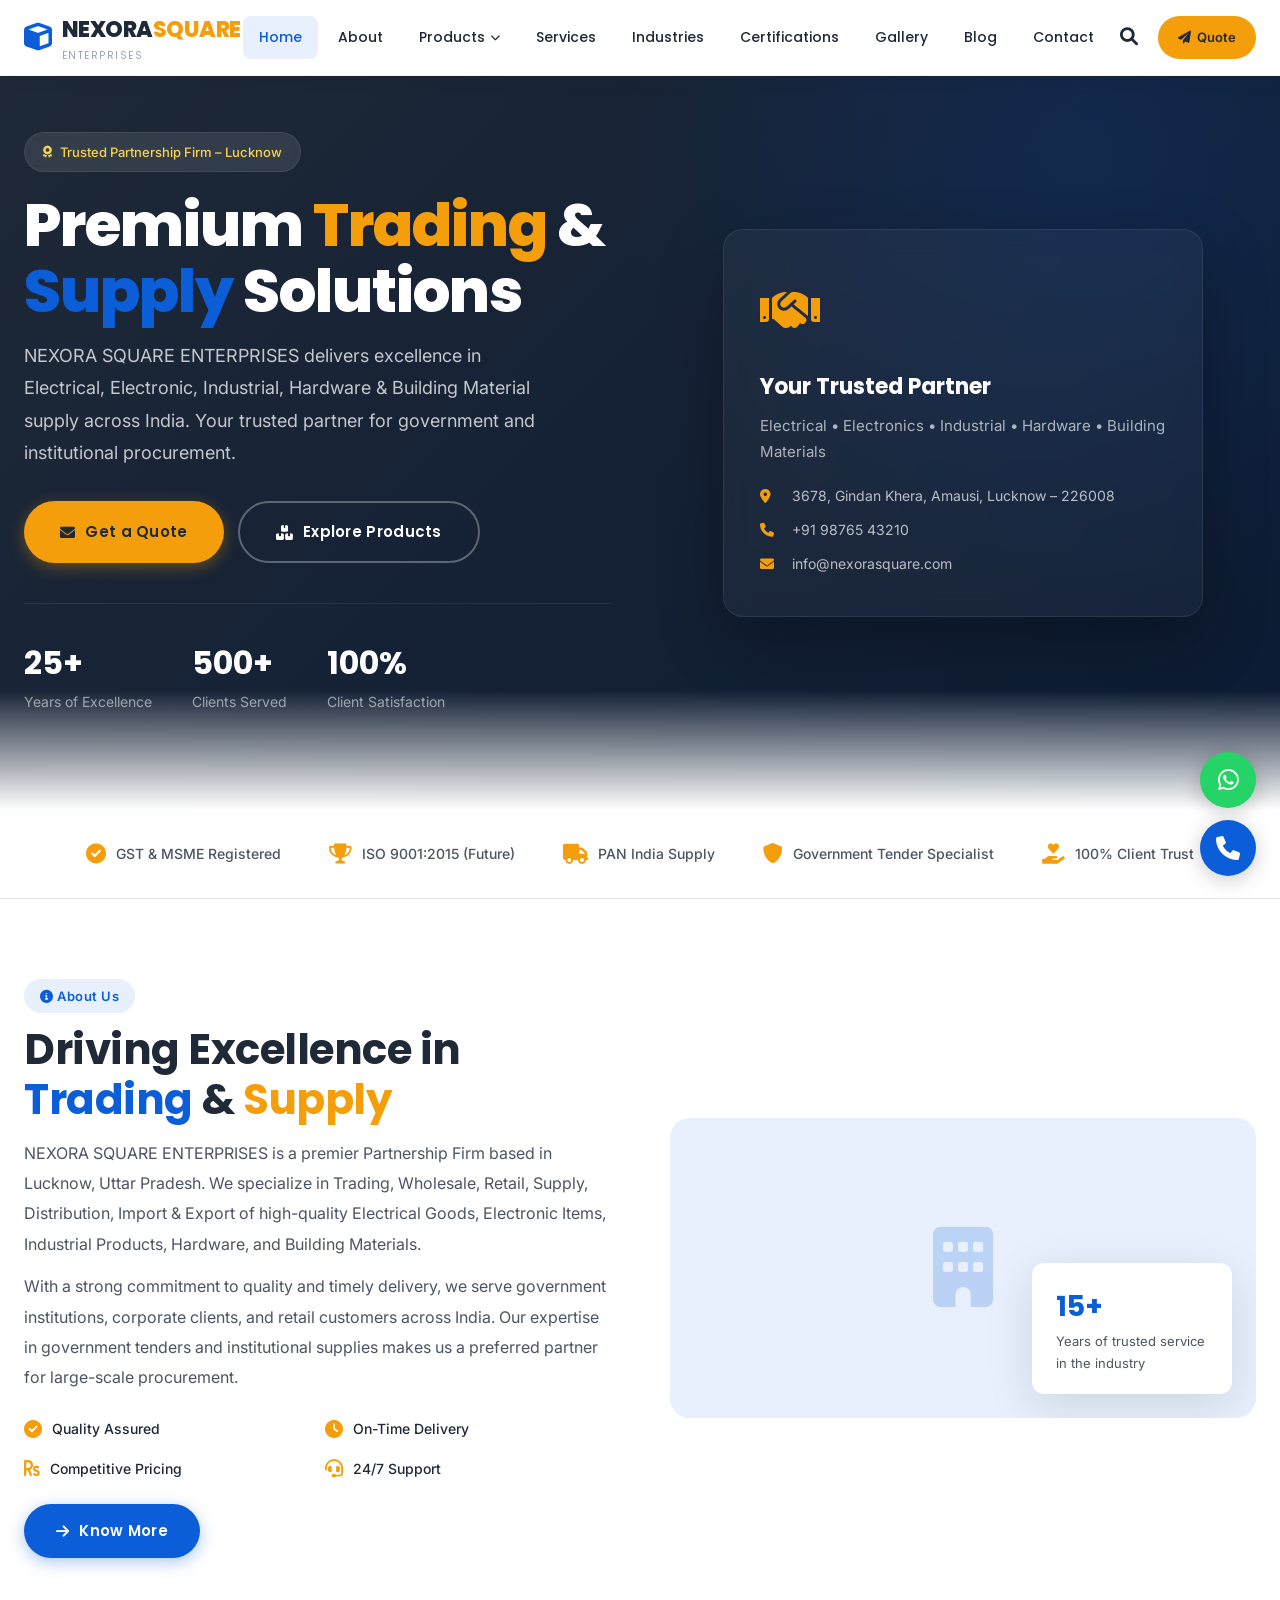
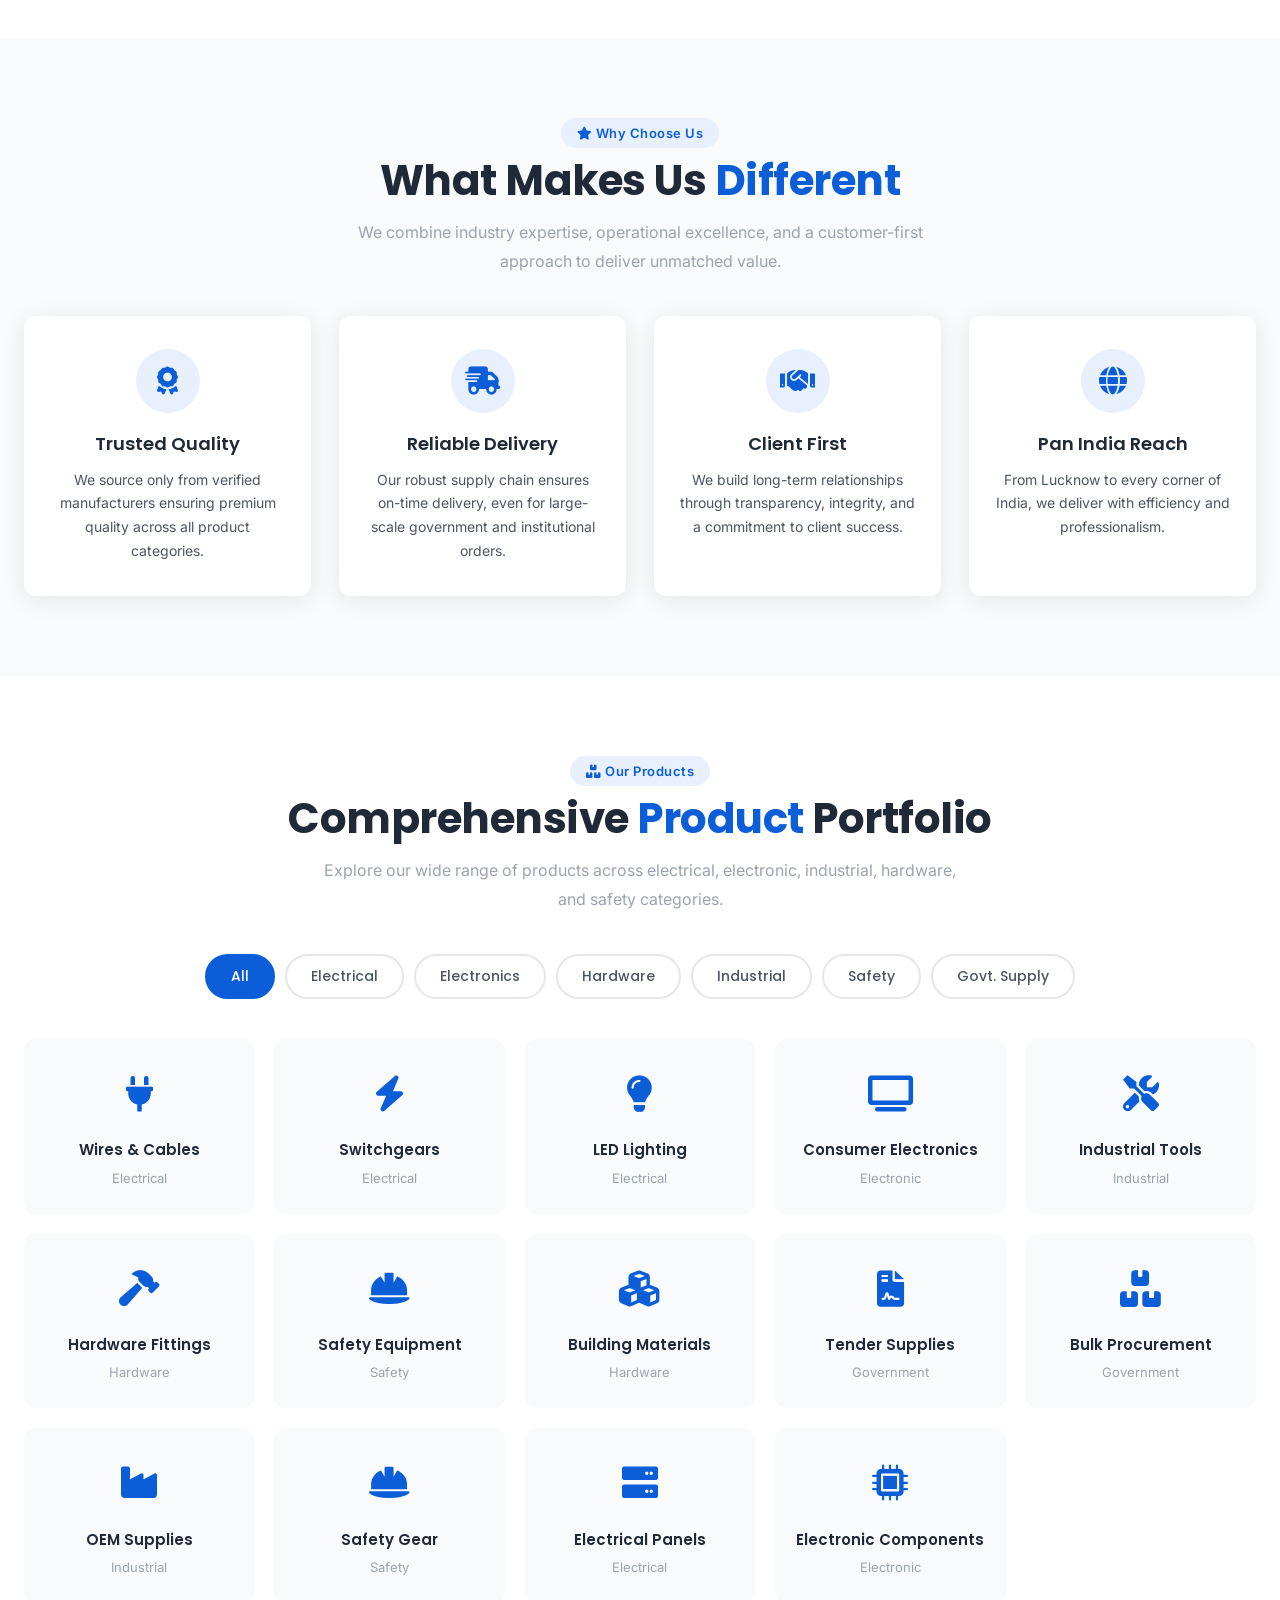
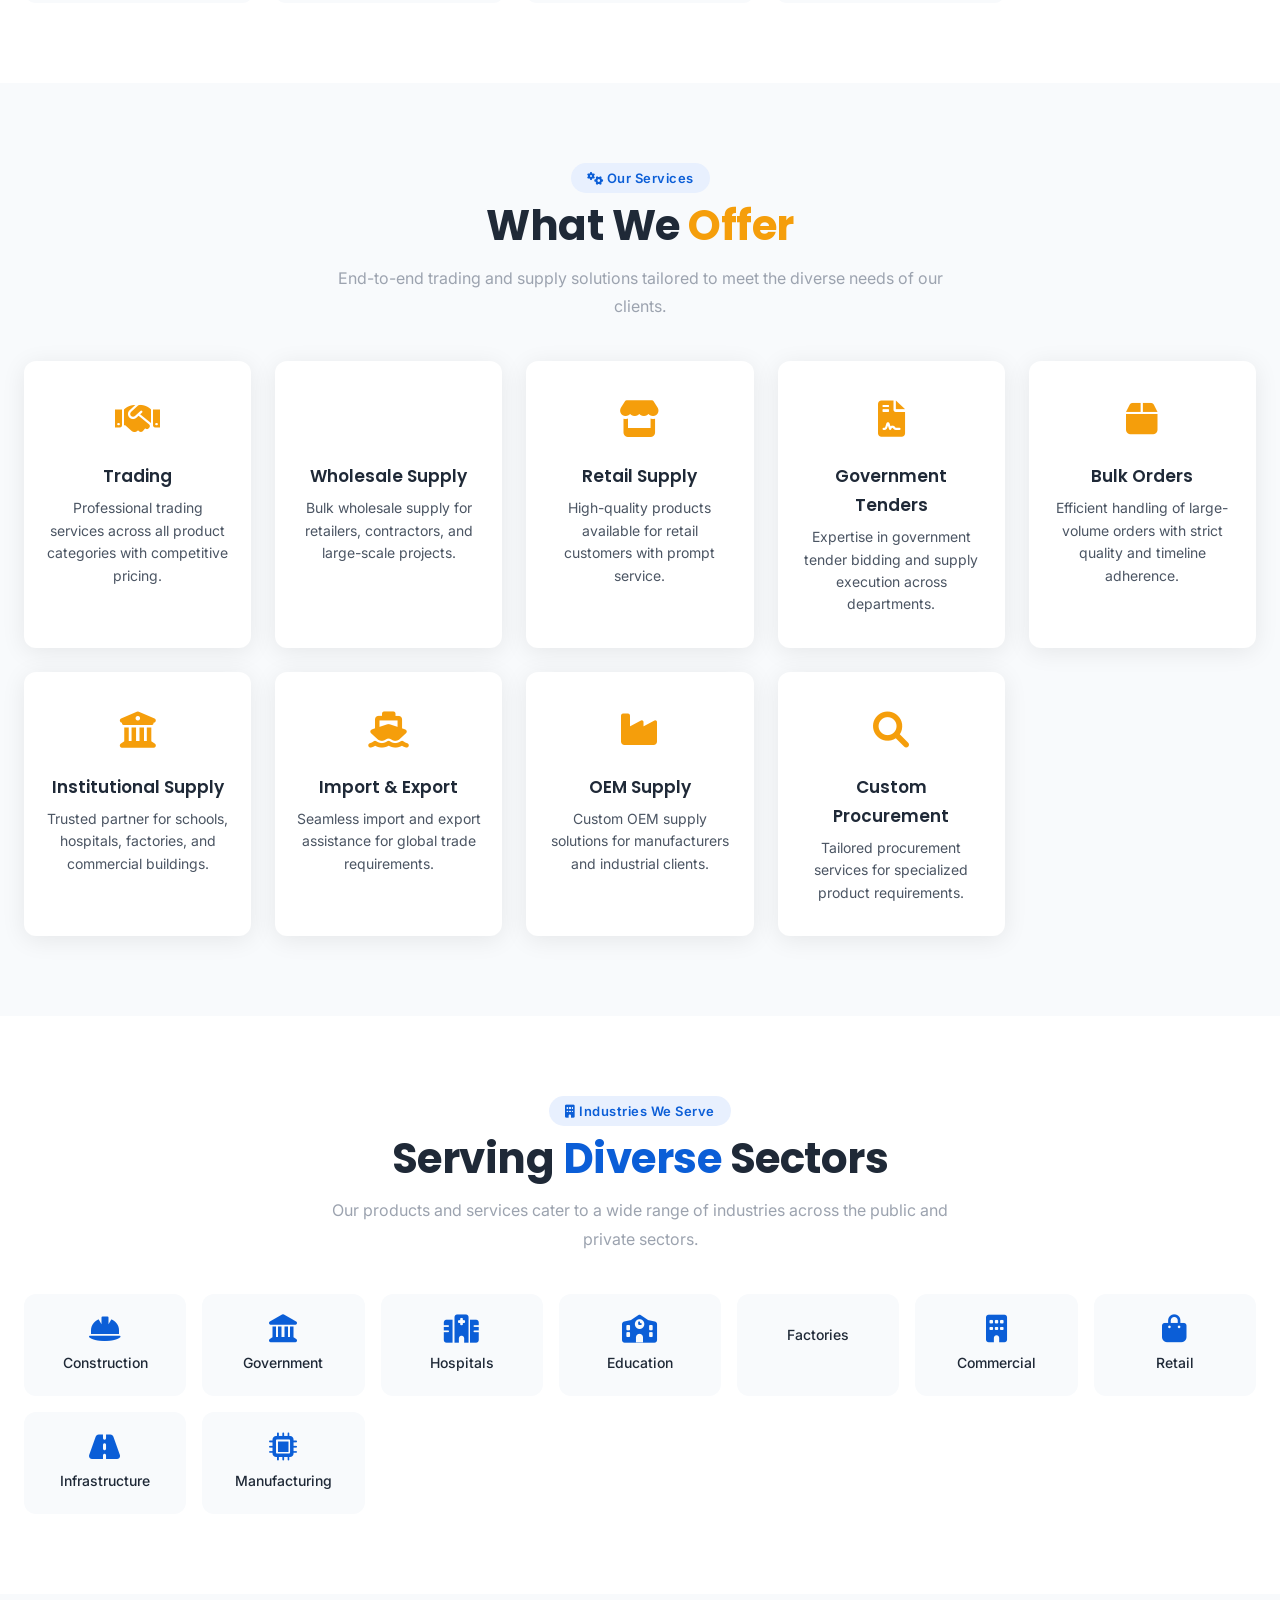
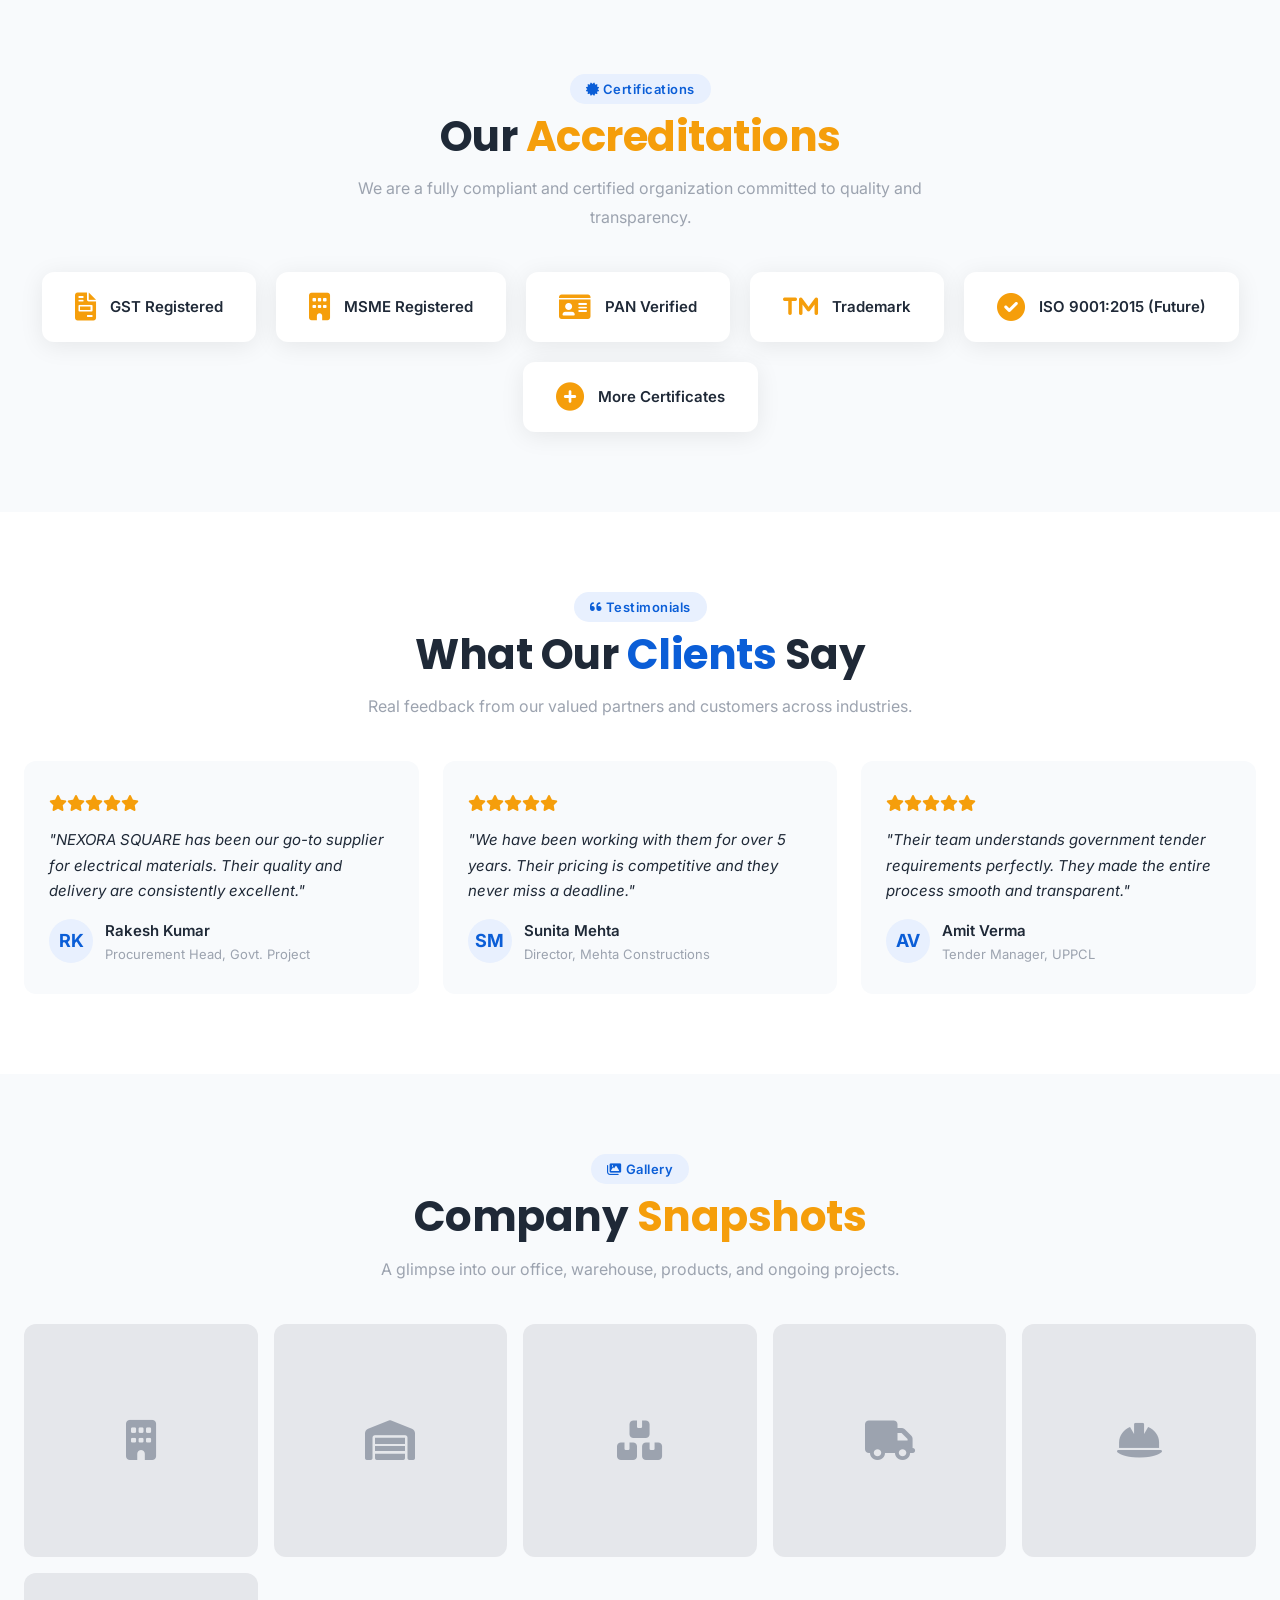
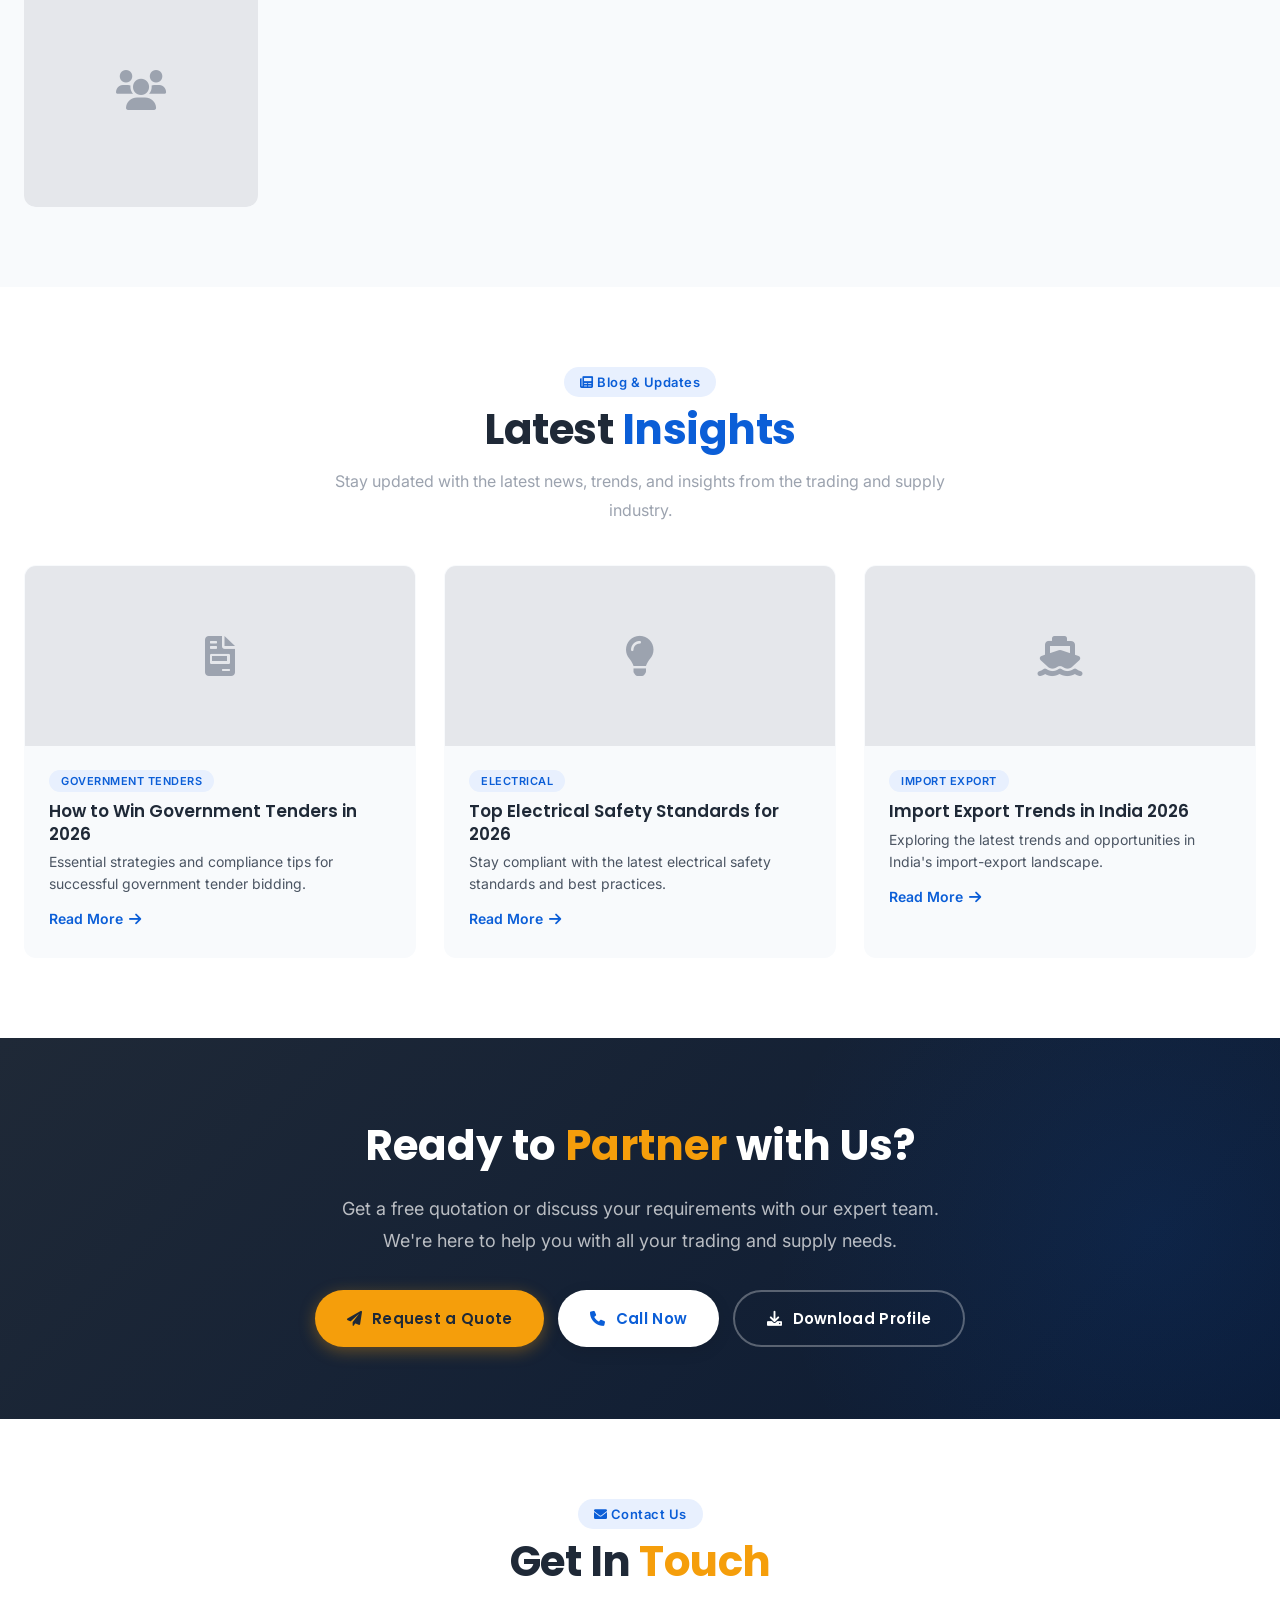
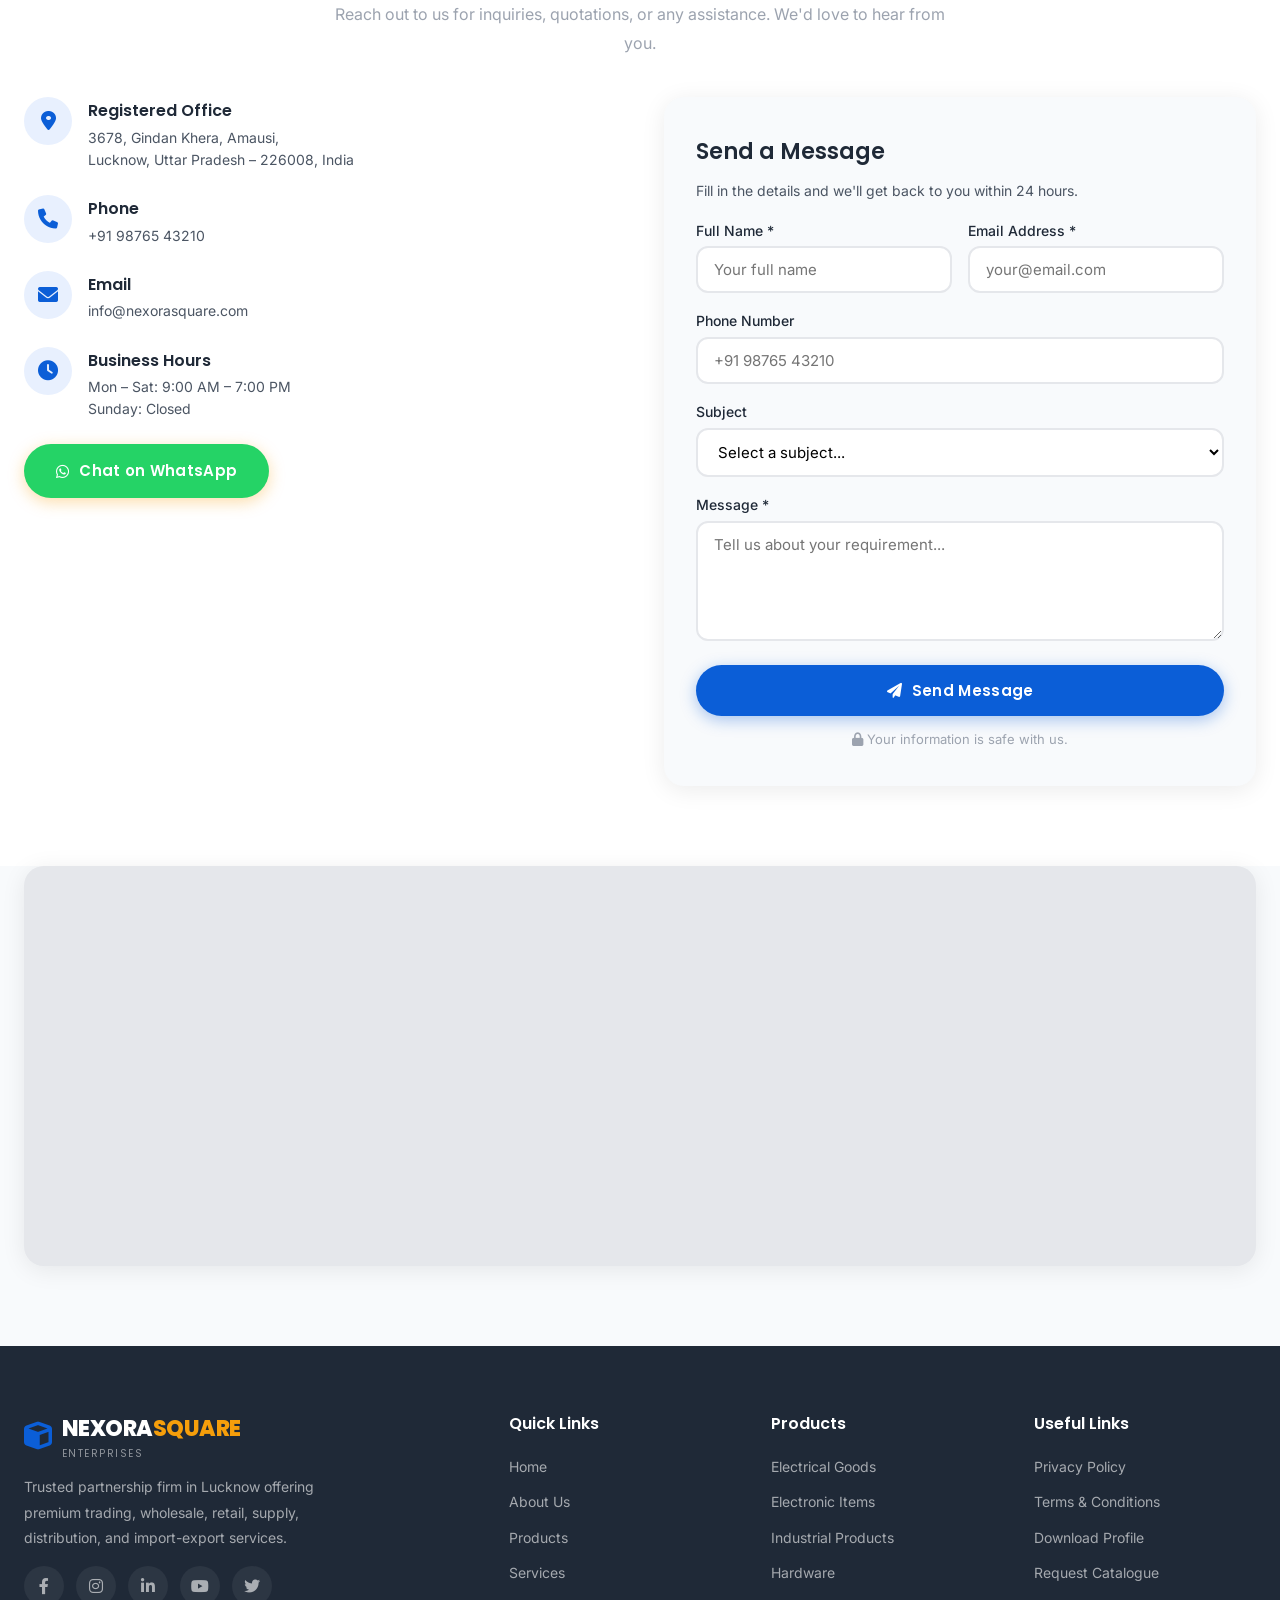
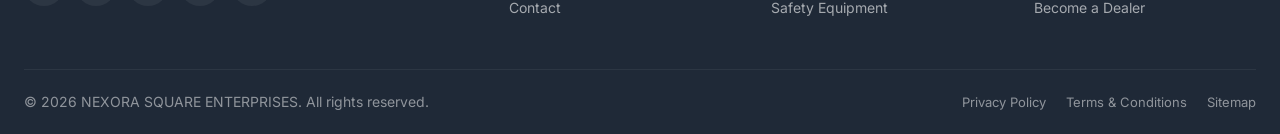
==== index.html @ 4f930aed "Rename index to index.html" ====
<!DOCTYPE html>
<html lang="en">
<head>
    <meta charset="UTF-8" />
    <meta name="viewport" content="width=device-width, initial-scale=1.0" />
    <title>NEXORA SQUARE ENTERPRISES – Trading, Wholesale, Supply & Distribution | Lucknow</title>
    <meta name="description" content="NEXORA SQUARE ENTERPRISES is a trusted Partnership Firm in Lucknow offering Trading, Wholesale, Retail, Supply, Distribution, Import & Export of Electrical Goods, Electronics, Industrial Products, Hardware, and Building Materials." />
    <meta name="keywords" content="NEXORA SQUARE ENTERPRISES, trading company Lucknow, electrical goods supplier, wholesale electronics, industrial products, hardware supply, building materials, government supplies, institutional supplies, import export India" />
    <meta name="robots" content="index, follow" />
    <link rel="canonical" href="https://nexorasquare.com/" />

    <!-- Open Graph -->
    <meta property="og:title" content="NEXORA SQUARE ENTERPRISES – Premium Trading & Supply Company" />
    <meta property="og:description" content="Trusted partnership firm in Lucknow for Electrical Goods, Electronics, Industrial Products, Hardware, Building Materials, Government & Institutional Supplies." />
    <meta property="og:type" content="website" />
    <meta property="og:url" content="https://nexorasquare.com/" />
    <meta property="og:image" content="https://nexorasquare.com/assets/og-image.jpg" />
    <meta property="og:site_name" content="NEXORA SQUARE ENTERPRISES" />
    <meta property="og:locale" content="en_IN" />

    <!-- Twitter Cards -->
    <meta name="twitter:card" content="summary_large_image" />
    <meta name="twitter:title" content="NEXORA SQUARE ENTERPRISES – Premium Trading & Supply Company" />
    <meta name="twitter:description" content="Trusted partnership firm in Lucknow for Electrical Goods, Electronics, Industrial Products, Hardware, Building Materials, Government & Institutional Supplies." />
    <meta name="twitter:image" content="https://nexorasquare.com/assets/twitter-image.jpg" />

    <!-- Schema Structured Data -->
    <script type="application/ld+json">
        {
            "@context": "https://schema.org",
            "@type": "Organization",
            "name": "NEXORA SQUARE ENTERPRISES",
            "legalName": "NEXORA SQUARE ENTERPRISES",
            "description": "Trading, Wholesale, Retail, Supply, Distribution, Import & Export company based in Lucknow, Uttar Pradesh.",
            "url": "https://nexorasquare.com",
            "logo": "https://nexorasquare.com/assets/logo.png",
            "email": "info@nexorasquare.com",
            "telephone": "+91-9876543210",
            "address": {
                "@type": "PostalAddress",
                "streetAddress": "3678, Gindan Khera, Amausi",
                "addressLocality": "Lucknow",
                "addressRegion": "Uttar Pradesh",
                "postalCode": "226008",
                "addressCountry": "IN"
            },
            "contactPoint": {
                "@type": "ContactPoint",
                "telephone": "+91-9876543210",
                "contactType": "Sales",
                "availableLanguage": ["English", "Hindi"]
            },
            "sameAs": [
                "https://www.facebook.com/nexorasquare",
                "https://www.instagram.com/nexorasquare",
                "https://www.linkedin.com/company/nexorasquare",
                "https://www.youtube.com/nexorasquare"
            ]
        }
    </script>

    <!-- Breadcrumb Schema -->
    <script type="application/ld+json">
        {
            "@context": "https://schema.org",
            "@type": "BreadcrumbList",
            "itemListElement": [
                { "@type": "ListItem", "position": 1, "name": "Home", "item": "https://nexorasquare.com/" },
                { "@type": "ListItem", "position": 2, "name": "About", "item": "https://nexorasquare.com/about" },
                { "@type": "ListItem", "position": 3, "name": "Products", "item": "https://nexorasquare.com/products" },
                { "@type": "ListItem", "position": 4, "name": "Services", "item": "https://nexorasquare.com/services" },
                { "@type": "ListItem", "position": 5, "name": "Contact", "item": "https://nexorasquare.com/contact" }
            ]
        }
    </script>

    <!-- Google Fonts -->
    <link rel="preconnect" href="https://fonts.googleapis.com" />
    <link rel="preconnect" href="https://fonts.gstatic.com" crossorigin />
    <link href="https://fonts.googleapis.com/css2?family=Poppins:wght@300;400;500;600;700;800&family=Inter:wght@300;400;500;600;700&family=Roboto:wght@300;400;500;700&display=swap" rel="stylesheet" />

    <!-- Font Awesome 6 (Free) -->
    <link rel="stylesheet" href="https://cdnjs.cloudflare.com/ajax/libs/font-awesome/6.0.0-beta3/css/all.min.css" />

    <style>
        /* ============================
               CSS VARIABLES / COLOR PALETTE
            ============================ */
        :root {
            --primary: #0B5ED7;
            --primary-dark: #0A4BB5;
            --primary-light: #E8F0FE;
            --secondary: #1F2937;
            --secondary-light: #374151;
            --accent: #F59E0B;
            --accent-light: #FCD34D;
            --accent-dark: #D97706;
            --white: #FFFFFF;
            --off-white: #F8FAFC;
            --light-grey: #E5E7EB;
            --grey: #9CA3AF;
            --dark-grey: #4B5563;
            --dark: #111827;
            --shadow: 0 4px 24px rgba(0, 0, 0, 0.08);
            --shadow-lg: 0 12px 48px rgba(0, 0, 0, 0.12);
            --radius: 12px;
            --radius-lg: 20px;
            --transition: all 0.3s cubic-bezier(0.4, 0, 0.2, 1);
            --font-poppins: 'Poppins', sans-serif;
            --font-inter: 'Inter', sans-serif;
            --font-roboto: 'Roboto', sans-serif;
            --max-width: 1280px;
            --header-height: 76px;
        }

        /* ============================
               RESET & BASE
            ============================ */
        *,
        *::before,
        *::after {
            margin: 0;
            padding: 0;
            box-sizing: border-box;
        }

        html {
            scroll-behavior: smooth;
            scroll-padding-top: var(--header-height);
        }

        body {
            font-family: var(--font-inter);
            background: var(--white);
            color: var(--secondary);
            line-height: 1.7;
            overflow-x: hidden;
            -webkit-font-smoothing: antialiased;
            -moz-osx-font-smoothing: grayscale;
        }

        a {
            text-decoration: none;
            color: inherit;
            transition: var(--transition);
        }
        a:hover {
            color: var(--primary);
        }

        ul {
            list-style: none;
        }
        img {
            max-width: 100%;
            height: auto;
            display: block;
        }

        .container {
            max-width: var(--max-width);
            margin: 0 auto;
            padding: 0 24px;
        }

        .section-padding {
            padding: 80px 0;
        }
        .section-padding-sm {
            padding: 48px 0;
        }

        .section-title {
            font-family: var(--font-poppins);
            font-size: clamp(28px, 4vw, 42px);
            font-weight: 700;
            color: var(--secondary);
            margin-bottom: 12px;
            letter-spacing: -0.5px;
            line-height: 1.2;
        }
        .section-title .highlight {
            color: var(--primary);
        }
        .section-title .accent-text {
            color: var(--accent);
        }

        .section-subtitle {
            font-size: 16px;
            color: var(--grey);
            max-width: 640px;
            margin-bottom: 40px;
            line-height: 1.8;
        }

        .text-center {
            text-align: center;
        }
        .text-center .section-subtitle {
            margin-left: auto;
            margin-right: auto;
        }

        .btn {
            display: inline-flex;
            align-items: center;
            gap: 10px;
            padding: 14px 32px;
            border-radius: 50px;
            font-family: var(--font-poppins);
            font-weight: 600;
            font-size: 15px;
            border: none;
            cursor: pointer;
            transition: var(--transition);
            text-decoration: none;
            letter-spacing: 0.3px;
        }

        .btn-primary {
            background: var(--primary);
            color: var(--white);
            box-shadow: 0 4px 16px rgba(11, 94, 215, 0.35);
        }
        .btn-primary:hover {
            background: var(--primary-dark);
            transform: translateY(-3px);
            box-shadow: 0 8px 28px rgba(11, 94, 215, 0.45);
            color: var(--white);
        }

        .btn-accent {
            background: var(--accent);
            color: var(--secondary);
            box-shadow: 0 4px 16px rgba(245, 158, 11, 0.35);
        }
        .btn-accent:hover {
            background: var(--accent-dark);
            transform: translateY(-3px);
            box-shadow: 0 8px 28px rgba(245, 158, 11, 0.45);
            color: var(--secondary);
        }

        .btn-outline {
            background: transparent;
            color: var(--primary);
            border: 2px solid var(--primary);
        }
        .btn-outline:hover {
            background: var(--primary);
            color: var(--white);
            transform: translateY(-3px);
        }

        .btn-white {
            background: var(--white);
            color: var(--primary);
            box-shadow: 0 4px 16px rgba(0, 0, 0, 0.10);
        }
        .btn-white:hover {
            transform: translateY(-3px);
            box-shadow: 0 8px 28px rgba(0, 0, 0, 0.18);
            color: var(--primary-dark);
        }

        /* ============================
               HEADER / NAVIGATION
            ============================ */
        .header {
            position: fixed;
            top: 0;
            left: 0;
            width: 100%;
            height: var(--header-height);
            background: var(--white);
            box-shadow: 0 2px 20px rgba(0, 0, 0, 0.06);
            z-index: 1000;
            transition: var(--transition);
            border-bottom: 1px solid rgba(0, 0, 0, 0.04);
        }
        .header.scrolled {
            box-shadow: 0 4px 32px rgba(0, 0, 0, 0.10);
        }

        .header-inner {
            display: flex;
            align-items: center;
            justify-content: space-between;
            height: 100%;
        }

        .logo {
            display: flex;
            align-items: center;
            gap: 10px;
            font-family: var(--font-poppins);
            font-weight: 800;
            font-size: 22px;
            color: var(--secondary);
            letter-spacing: -0.5px;
            flex-shrink: 0;
        }
        .logo .icon {
            color: var(--primary);
            font-size: 28px;
        }
        .logo .accent {
            color: var(--accent);
        }
        .logo .sub {
            font-size: 10px;
            font-weight: 400;
            letter-spacing: 1.5px;
            color: var(--grey);
            display: block;
            margin-top: -2px;
        }

        /* Navigation */
        .nav {
            display: flex;
            align-items: center;
            gap: 8px;
        }
        .nav-list {
            display: flex;
            align-items: center;
            gap: 4px;
        }
        .nav-list>li {
            position: relative;
        }
        .nav-list>li>a {
            display: flex;
            align-items: center;
            gap: 4px;
            padding: 10px 16px;
            font-family: var(--font-poppins);
            font-weight: 500;
            font-size: 14px;
            color: var(--secondary);
            border-radius: 8px;
            transition: var(--transition);
        }
        .nav-list>li>a:hover,
        .nav-list>li>a.active {
            color: var(--primary);
            background: var(--primary-light);
        }
        .nav-list>li>a .arrow {
            font-size: 10px;
            margin-left: 2px;
            transition: var(--transition);
        }
        .nav-list>li:hover>a .arrow {
            transform: rotate(180deg);
        }

        /* Mega Menu */
        .mega-menu {
            position: absolute;
            top: calc(100% + 12px);
            left: 50%;
            transform: translateX(-50%) translateY(8px);
            background: var(--white);
            border-radius: var(--radius-lg);
            box-shadow: var(--shadow-lg);
            padding: 32px 40px;
            min-width: 720px;
            opacity: 0;
            visibility: hidden;
            pointer-events: none;
            transition: all 0.3s ease;
            border: 1px solid rgba(0, 0, 0, 0.04);
            z-index: 100;
        }
        .nav-list>li:hover .mega-menu {
            opacity: 1;
            visibility: visible;
            pointer-events: auto;
            transform: translateX(-50%) translateY(0);
        }

        .mega-menu-grid {
            display: grid;
            grid-template-columns: repeat(3, 1fr);
            gap: 24px;
        }
        .mega-menu-grid .col h4 {
            font-family: var(--font-poppins);
            font-size: 14px;
            font-weight: 600;
            color: var(--secondary);
            margin-bottom: 12px;
            letter-spacing: 0.3px;
        }
        .mega-menu-grid .col ul li {
            margin-bottom: 6px;
        }
        .mega-menu-grid .col ul li a {
            font-size: 14px;
            color: var(--dark-grey);
            padding: 4px 0;
            display: inline-block;
            transition: var(--transition);
        }
        .mega-menu-grid .col ul li a:hover {
            color: var(--primary);
            transform: translateX(4px);
        }

        .mega-menu .featured-link {
            margin-top: 16px;
            padding-top: 16px;
            border-top: 1px solid var(--light-grey);
            display: flex;
            gap: 16px;
            flex-wrap: wrap;
        }
        .mega-menu .featured-link a {
            font-size: 13px;
            font-weight: 500;
            color: var(--primary);
            display: flex;
            align-items: center;
            gap: 6px;
        }
        .mega-menu .featured-link a:hover {
            color: var(--accent);
        }

        /* Header actions */
        .header-actions {
            display: flex;
            align-items: center;
            gap: 12px;
        }
        .header-actions .search-toggle {
            background: none;
            border: none;
            font-size: 18px;
            color: var(--secondary);
            cursor: pointer;
            padding: 8px;
            border-radius: 50%;
            transition: var(--transition);
        }
        .header-actions .search-toggle:hover {
            background: var(--primary-light);
            color: var(--primary);
        }
        .header-actions .btn-small {
            padding: 10px 20px;
            font-size: 13px;
            border-radius: 50px;
            font-weight: 600;
            background: var(--accent);
            color: var(--secondary);
            border: none;
            cursor: pointer;
            transition: var(--transition);
            display: flex;
            align-items: center;
            gap: 6px;
        }
        .header-actions .btn-small:hover {
            background: var(--accent-dark);
            transform: translateY(-2px);
        }

        /* Mobile hamburger */
        .hamburger {
            display: none;
            flex-direction: column;
            gap: 5px;
            background: none;
            border: none;
            cursor: pointer;
            padding: 6px;
        }
        .hamburger span {
            display: block;
            width: 26px;
            height: 2.5px;
            background: var(--secondary);
            border-radius: 4px;
            transition: var(--transition);
        }
        .hamburger.active span:nth-child(1) {
            transform: rotate(45deg) translate(5px, 5px);
        }
        .hamburger.active span:nth-child(2) {
            opacity: 0;
        }
        .hamburger.active span:nth-child(3) {
            transform: rotate(-45deg) translate(5px, -5px);
        }

        /* ============================
               SEARCH OVERLAY
            ============================ */
        .search-overlay {
            position: fixed;
            top: 0;
            left: 0;
            width: 100%;
            height: 100%;
            background: rgba(0, 0, 0, 0.60);
            backdrop-filter: blur(8px);
            z-index: 2000;
            display: flex;
            align-items: center;
            justify-content: center;
            opacity: 0;
            visibility: hidden;
            transition: var(--transition);
        }
        .search-overlay.open {
            opacity: 1;
            visibility: visible;
        }
        .search-overlay .search-box {
            background: var(--white);
            border-radius: var(--radius-lg);
            padding: 40px 48px;
            max-width: 600px;
            width: 90%;
            transform: scale(0.95);
            transition: var(--transition);
        }
        .search-overlay.open .search-box {
            transform: scale(1);
        }
        .search-overlay .search-box input {
            width: 100%;
            padding: 16px 20px;
            font-size: 18px;
            border: 2px solid var(--light-grey);
            border-radius: var(--radius);
            outline: none;
            transition: var(--transition);
            font-family: var(--font-inter);
        }
        .search-overlay .search-box input:focus {
            border-color: var(--primary);
        }
        .search-overlay .search-box .close-search {
            position: absolute;
            top: 20px;
            right: 24px;
            background: none;
            border: none;
            font-size: 28px;
            color: var(--white);
            cursor: pointer;
            transition: var(--transition);
        }
        .search-overlay .search-box .close-search:hover {
            transform: rotate(90deg);
            color: var(--accent);
        }
        .search-overlay .search-box {
            position: relative;
        }

        /* ============================
               HERO SECTION
            ============================ */
        .hero {
            padding-top: calc(var(--header-height) + 40px);
            padding-bottom: 80px;
            background: linear-gradient(135deg, var(--secondary) 0%, #0B1A33 100%);
            position: relative;
            overflow: hidden;
            min-height: 90vh;
            display: flex;
            align-items: center;
        }
        .hero::before {
            content: '';
            position: absolute;
            top: -40%;
            right: -20%;
            width: 70%;
            height: 120%;
            background: radial-gradient(circle, rgba(11, 94, 215, 0.15) 0%, transparent 70%);
            pointer-events: none;
        }
        .hero::after {
            content: '';
            position: absolute;
            bottom: 0;
            left: 0;
            width: 100%;
            height: 120px;
            background: linear-gradient(to top, var(--white) 0%, transparent 100%);
            pointer-events: none;
        }

        .hero-grid {
            display: grid;
            grid-template-columns: 1fr 1fr;
            gap: 60px;
            align-items: center;
            position: relative;
            z-index: 2;
        }

        .hero-content .badge {
            display: inline-flex;
            align-items: center;
            gap: 8px;
            background: rgba(255, 255, 255, 0.10);
            backdrop-filter: blur(4px);
            padding: 8px 18px;
            border-radius: 50px;
            font-size: 13px;
            font-weight: 500;
            color: var(--accent-light);
            border: 1px solid rgba(255, 255, 255, 0.08);
            margin-bottom: 20px;
        }
        .hero-content .badge i {
            font-size: 12px;
        }

        .hero-content h1 {
            font-family: var(--font-poppins);
            font-size: clamp(36px, 5.5vw, 60px);
            font-weight: 800;
            color: var(--white);
            line-height: 1.1;
            letter-spacing: -1px;
            margin-bottom: 16px;
        }
        .hero-content h1 .highlight {
            color: var(--accent);
        }
        .hero-content h1 .highlight-blue {
            color: var(--primary);
        }

        .hero-content p {
            font-size: 18px;
            color: rgba(255, 255, 255, 0.75);
            max-width: 520px;
            margin-bottom: 32px;
            line-height: 1.8;
        }

        .hero-buttons {
            display: flex;
            flex-wrap: wrap;
            gap: 14px;
        }
        .hero-buttons .btn {
            padding: 16px 36px;
        }

        .hero-stats {
            display: flex;
            gap: 40px;
            margin-top: 40px;
            padding-top: 32px;
            border-top: 1px solid rgba(255, 255, 255, 0.08);
        }
        .hero-stats .stat-item .number {
            font-family: var(--font-poppins);
            font-size: 32px;
            font-weight: 700;
            color: var(--white);
        }
        .hero-stats .stat-item .number .accent {
            color: var(--accent);
        }
        .hero-stats .stat-item .label {
            font-size: 14px;
            color: rgba(255, 255, 255, 0.55);
            font-weight: 400;
        }

        .hero-image {
            display: flex;
            justify-content: center;
            align-items: center;
        }
        .hero-image .hero-card {
            background: rgba(255, 255, 255, 0.04);
            backdrop-filter: blur(12px);
            border-radius: var(--radius-lg);
            padding: 40px 36px;
            border: 1px solid rgba(255, 255, 255, 0.08);
            width: 100%;
            max-width: 480px;
            box-shadow: 0 24px 64px rgba(0, 0, 0, 0.30);
        }
        .hero-image .hero-card .card-icon {
            font-size: 48px;
            color: var(--accent);
            margin-bottom: 16px;
        }
        .hero-image .hero-card h3 {
            font-family: var(--font-poppins);
            font-size: 22px;
            color: var(--white);
            margin-bottom: 8px;
        }
        .hero-image .hero-card p {
            color: rgba(255, 255, 255, 0.65);
            font-size: 15px;
            line-height: 1.7;
        }
        .hero-image .hero-card .quick-contact {
            margin-top: 20px;
            display: flex;
            flex-direction: column;
            gap: 10px;
        }
        .hero-image .hero-card .quick-contact .contact-row {
            display: flex;
            align-items: center;
            gap: 12px;
            color: rgba(255, 255, 255, 0.70);
            font-size: 14px;
        }
        .hero-image .hero-card .quick-contact .contact-row i {
            width: 20px;
            color: var(--accent);
        }

        /* ============================
               BRANDS / TRUST BAR
            ============================ */
        .trust-bar {
            background: var(--white);
            padding: 32px 0;
            border-bottom: 1px solid var(--light-grey);
        }
        .trust-bar .container {
            display: flex;
            flex-wrap: wrap;
            align-items: center;
            justify-content: center;
            gap: 32px 48px;
        }
        .trust-bar .trust-item {
            display: flex;
            align-items: center;
            gap: 10px;
            font-size: 14px;
            font-weight: 500;
            color: var(--dark-grey);
        }
        .trust-bar .trust-item i {
            color: var(--accent);
            font-size: 20px;
        }

        /* ============================
               ABOUT SECTION
            ============================ */
        .about-section {
            background: var(--white);
        }
        .about-grid {
            display: grid;
            grid-template-columns: 1fr 1fr;
            gap: 60px;
            align-items: center;
        }

        .about-text .about-badge {
            display: inline-block;
            font-size: 13px;
            font-weight: 600;
            color: var(--primary);
            background: var(--primary-light);
            padding: 6px 16px;
            border-radius: 50px;
            letter-spacing: 0.5px;
            margin-bottom: 12px;
        }

        .about-text .about-features {
            display: grid;
            grid-template-columns: 1fr 1fr;
            gap: 16px;
            margin-top: 24px;
        }
        .about-text .about-features .feat {
            display: flex;
            align-items: center;
            gap: 10px;
            font-size: 14px;
            font-weight: 500;
            color: var(--secondary);
        }
        .about-text .about-features .feat i {
            color: var(--accent);
            font-size: 18px;
        }

        .about-image {
            background: var(--primary-light);
            border-radius: var(--radius-lg);
            padding: 40px;
            min-height: 300px;
            display: flex;
            align-items: center;
            justify-content: center;
            position: relative;
            overflow: hidden;
        }
        .about-image .about-placeholder {
            font-size: 80px;
            color: var(--primary);
            opacity: 0.20;
        }
        .about-image .about-card-overlay {
            position: absolute;
            bottom: 24px;
            right: 24px;
            background: var(--white);
            border-radius: var(--radius);
            padding: 20px 24px;
            box-shadow: var(--shadow-lg);
            max-width: 200px;
        }
        .about-image .about-card-overlay .num {
            font-family: var(--font-poppins);
            font-size: 28px;
            font-weight: 700;
            color: var(--primary);
        }
        .about-image .about-card-overlay p {
            font-size: 13px;
            color: var(--dark-grey);
        }

        /* ============================
               WHY CHOOSE US
            ============================ */
        .why-section {
            background: var(--off-white);
        }
        .why-grid {
            display: grid;
            grid-template-columns: repeat(auto-fit, minmax(240px, 1fr));
            gap: 28px;
            margin-top: 8px;
        }
        .why-card {
            background: var(--white);
            border-radius: var(--radius);
            padding: 32px 24px;
            text-align: center;
            transition: var(--transition);
            border: 1px solid transparent;
            box-shadow: var(--shadow);
        }
        .why-card:hover {
            transform: translateY(-8px);
            box-shadow: var(--shadow-lg);
            border-color: var(--primary);
        }
        .why-card .icon {
            width: 64px;
            height: 64px;
            background: var(--primary-light);
            border-radius: 50%;
            display: flex;
            align-items: center;
            justify-content: center;
            margin: 0 auto 16px;
            font-size: 28px;
            color: var(--primary);
            transition: var(--transition);
        }
        .why-card:hover .icon {
            background: var(--primary);
            color: var(--white);
        }
        .why-card h4 {
            font-family: var(--font-poppins);
            font-size: 18px;
            font-weight: 600;
            margin-bottom: 8px;
        }
        .why-card p {
            font-size: 14px;
            color: var(--dark-grey);
            line-height: 1.7;
        }

        /* ============================
               PRODUCTS SECTION
            ============================ */
        .products-section {
            background: var(--white);
        }
        .products-tabs {
            display: flex;
            flex-wrap: wrap;
            gap: 10px;
            justify-content: center;
            margin-bottom: 40px;
        }
        .products-tabs .tab-btn {
            padding: 10px 24px;
            border-radius: 50px;
            border: 2px solid var(--light-grey);
            background: transparent;
            font-family: var(--font-poppins);
            font-weight: 500;
            font-size: 14px;
            color: var(--dark-grey);
            cursor: pointer;
            transition: var(--transition);
        }
        .products-tabs .tab-btn:hover,
        .products-tabs .tab-btn.active {
            border-color: var(--primary);
            background: var(--primary);
            color: var(--white);
        }

        .products-grid {
            display: grid;
            grid-template-columns: repeat(auto-fill, minmax(200px, 1fr));
            gap: 20px;
        }
        .product-card {
            background: var(--off-white);
            border-radius: var(--radius);
            padding: 24px 16px;
            text-align: center;
            transition: var(--transition);
            border: 1px solid transparent;
        }
        .product-card:hover {
            transform: translateY(-4px);
            border-color: var(--primary);
            box-shadow: var(--shadow);
            background: var(--white);
        }
        .product-card .icon {
            font-size: 36px;
            color: var(--primary);
            margin-bottom: 12px;
        }
        .product-card h5 {
            font-family: var(--font-poppins);
            font-size: 15px;
            font-weight: 600;
            color: var(--secondary);
        }
        .product-card p {
            font-size: 13px;
            color: var(--grey);
            margin-top: 4px;
        }

        /* ============================
               SERVICES SECTION
            ============================ */
        .services-section {
            background: var(--off-white);
        }
        .services-grid {
            display: grid;
            grid-template-columns: repeat(auto-fit, minmax(220px, 1fr));
            gap: 24px;
        }
        .service-card {
            background: var(--white);
            border-radius: var(--radius);
            padding: 28px 20px;
            text-align: center;
            transition: var(--transition);
            box-shadow: var(--shadow);
            border-bottom: 4px solid transparent;
        }
        .service-card:hover {
            transform: translateY(-6px);
            border-bottom-color: var(--accent);
            box-shadow: var(--shadow-lg);
        }
        .service-card .icon {
            font-size: 36px;
            color: var(--accent);
            margin-bottom: 12px;
        }
        .service-card h4 {
            font-family: var(--font-poppins);
            font-size: 17px;
            font-weight: 600;
            margin-bottom: 6px;
        }
        .service-card p {
            font-size: 14px;
            color: var(--dark-grey);
            line-height: 1.6;
        }

        /* ============================
               INDUSTRIES SECTION
            ============================ */
        .industries-section {
            background: var(--white);
        }
        .industries-grid {
            display: grid;
            grid-template-columns: repeat(auto-fit, minmax(160px, 1fr));
            gap: 16px;
        }
        .industry-item {
            background: var(--off-white);
            border-radius: var(--radius);
            padding: 20px 16px;
            text-align: center;
            font-weight: 500;
            font-size: 14px;
            transition: var(--transition);
            border: 1px solid transparent;
        }
        .industry-item:hover {
            background: var(--primary);
            color: var(--white);
            transform: translateY(-4px);
            border-color: var(--primary);
        }
        .industry-item i {
            display: block;
            font-size: 28px;
            margin-bottom: 8px;
            color: var(--primary);
        }
        .industry-item:hover i {
            color: var(--white);
        }

        /* ============================
               CERTIFICATIONS
            ============================ */
        .cert-section {
            background: var(--off-white);
        }
        .cert-grid {
            display: flex;
            flex-wrap: wrap;
            gap: 20px;
            justify-content: center;
        }
        .cert-badge {
            background: var(--white);
            border-radius: var(--radius);
            padding: 20px 32px;
            box-shadow: var(--shadow);
            display: flex;
            align-items: center;
            gap: 14px;
            font-weight: 600;
            font-size: 15px;
            color: var(--secondary);
            border: 1px solid transparent;
            transition: var(--transition);
        }
        .cert-badge:hover {
            border-color: var(--accent);
            transform: translateY(-4px);
        }
        .cert-badge i {
            font-size: 28px;
            color: var(--accent);
        }

        /* ============================
               TESTIMONIALS
            ============================ */
        .testimonials-section {
            background: var(--white);
        }
        .testimonial-slider {
            display: grid;
            grid-template-columns: repeat(auto-fit, minmax(280px, 1fr));
            gap: 24px;
        }
        .testimonial-card {
            background: var(--off-white);
            border-radius: var(--radius);
            padding: 28px 24px;
            transition: var(--transition);
            border: 1px solid transparent;
        }
        .testimonial-card:hover {
            border-color: var(--primary);
            box-shadow: var(--shadow);
        }
        .testimonial-card .stars {
            color: var(--accent);
            font-size: 16px;
            margin-bottom: 10px;
        }
        .testimonial-card blockquote {
            font-size: 15px;
            color: var(--secondary);
            line-height: 1.7;
            font-style: italic;
            margin-bottom: 14px;
        }
        .testimonial-card .author {
            display: flex;
            align-items: center;
            gap: 12px;
        }
        .testimonial-card .author .avatar {
            width: 44px;
            height: 44px;
            border-radius: 50%;
            background: var(--primary-light);
            display: flex;
            align-items: center;
            justify-content: center;
            color: var(--primary);
            font-weight: 700;
            font-size: 18px;
        }
        .testimonial-card .author .name {
            font-weight: 600;
            font-size: 15px;
        }
        .testimonial-card .author .role {
            font-size: 13px;
            color: var(--grey);
        }

        /* ============================
               GALLERY SECTION
            ============================ */
        .gallery-section {
            background: var(--off-white);
        }
        .gallery-grid {
            display: grid;
            grid-template-columns: repeat(auto-fit, minmax(200px, 1fr));
            gap: 16px;
        }
        .gallery-item {
            aspect-ratio: 1/1;
            background: var(--light-grey);
            border-radius: var(--radius);
            display: flex;
            align-items: center;
            justify-content: center;
            font-size: 40px;
            color: var(--grey);
            transition: var(--transition);
            cursor: pointer;
            overflow: hidden;
            position: relative;
        }
        .gallery-item:hover {
            transform: scale(1.02);
            box-shadow: var(--shadow-lg);
        }
        .gallery-item .overlay {
            position: absolute;
            inset: 0;
            background: rgba(11, 94, 215, 0.70);
            display: flex;
            align-items: center;
            justify-content: center;
            opacity: 0;
            transition: var(--transition);
            color: var(--white);
            font-size: 18px;
            font-weight: 500;
        }
        .gallery-item:hover .overlay {
            opacity: 1;
        }
        .gallery-item .overlay i {
            font-size: 28px;
            margin-right: 8px;
        }

        /* ============================
               BLOG / UPDATES
            ============================ */
        .blog-section {
            background: var(--white);
        }
        .blog-grid {
            display: grid;
            grid-template-columns: repeat(auto-fit, minmax(280px, 1fr));
            gap: 28px;
        }
        .blog-card {
            background: var(--off-white);
            border-radius: var(--radius);
            overflow: hidden;
            transition: var(--transition);
            border: 1px solid transparent;
        }
        .blog-card:hover {
            transform: translateY(-6px);
            border-color: var(--primary);
            box-shadow: var(--shadow-lg);
        }
        .blog-card .blog-img {
            height: 180px;
            background: var(--light-grey);
            display: flex;
            align-items: center;
            justify-content: center;
            font-size: 40px;
            color: var(--grey);
        }
        .blog-card .blog-body {
            padding: 20px 24px 24px;
        }
        .blog-card .blog-body .tag {
            display: inline-block;
            font-size: 11px;
            font-weight: 600;
            color: var(--primary);
            background: var(--primary-light);
            padding: 2px 12px;
            border-radius: 50px;
            margin-bottom: 8px;
            text-transform: uppercase;
            letter-spacing: 0.5px;
        }
        .blog-card .blog-body h4 {
            font-family: var(--font-poppins);
            font-size: 17px;
            font-weight: 600;
            margin-bottom: 6px;
            line-height: 1.3;
        }
        .blog-card .blog-body p {
            font-size: 14px;
            color: var(--dark-grey);
            line-height: 1.6;
        }
        .blog-card .blog-body .read-more {
            display: inline-flex;
            align-items: center;
            gap: 6px;
            margin-top: 12px;
            font-weight: 600;
            font-size: 14px;
            color: var(--primary);
        }
        .blog-card .blog-body .read-more:hover {
            color: var(--accent);
        }

        /* ============================
               CTA SECTION
            ============================ */
        .cta-section {
            background: linear-gradient(135deg, var(--secondary) 0%, #0B1A33 100%);
            padding: 72px 0;
            position: relative;
            overflow: hidden;
        }
        .cta-section::before {
            content: '';
            position: absolute;
            top: -50%;
            right: -20%;
            width: 60%;
            height: 200%;
            background: radial-gradient(circle, rgba(11, 94, 215, 0.12) 0%, transparent 70%);
        }
        .cta-content {
            text-align: center;
            position: relative;
            z-index: 2;
        }
        .cta-content h2 {
            font-family: var(--font-poppins);
            font-size: clamp(28px, 4vw, 42px);
            font-weight: 700;
            color: var(--white);
            margin-bottom: 12px;
        }
        .cta-content h2 .highlight {
            color: var(--accent);
        }
        .cta-content p {
            color: rgba(255, 255, 255, 0.70);
            font-size: 18px;
            max-width: 600px;
            margin: 0 auto 32px;
            line-height: 1.8;
        }
        .cta-content .cta-buttons {
            display: flex;
            flex-wrap: wrap;
            gap: 14px;
            justify-content: center;
        }

        /* ============================
               CONTACT SECTION
            ============================ */
        .contact-section {
            background: var(--white);
        }
        .contact-grid {
            display: grid;
            grid-template-columns: 1fr 1fr;
            gap: 48px;
        }

        .contact-info .info-item {
            display: flex;
            align-items: flex-start;
            gap: 16px;
            margin-bottom: 24px;
        }
        .contact-info .info-item .icon {
            width: 48px;
            height: 48px;
            background: var(--primary-light);
            border-radius: 50%;
            display: flex;
            align-items: center;
            justify-content: center;
            color: var(--primary);
            font-size: 20px;
            flex-shrink: 0;
        }
        .contact-info .info-item .text h4 {
            font-family: var(--font-poppins);
            font-size: 16px;
            font-weight: 600;
            margin-bottom: 2px;
        }
        .contact-info .info-item .text p {
            font-size: 14px;
            color: var(--dark-grey);
            line-height: 1.6;
        }

        .contact-form {
            background: var(--off-white);
            border-radius: var(--radius-lg);
            padding: 36px 32px;
            box-shadow: var(--shadow);
        }
        .contact-form h3 {
            font-family: var(--font-poppins);
            font-size: 22px;
            font-weight: 600;
            margin-bottom: 8px;
        }
        .contact-form .form-group {
            margin-bottom: 16px;
        }
        .contact-form .form-group label {
            display: block;
            font-size: 14px;
            font-weight: 500;
            margin-bottom: 4px;
            color: var(--secondary);
        }
        .contact-form .form-group input,
        .contact-form .form-group select,
        .contact-form .form-group textarea {
            width: 100%;
            padding: 12px 16px;
            border: 2px solid var(--light-grey);
            border-radius: var(--radius);
            font-family: var(--font-inter);
            font-size: 15px;
            transition: var(--transition);
            background: var(--white);
            outline: none;
        }
        .contact-form .form-group input:focus,
        .contact-form .form-group select:focus,
        .contact-form .form-group textarea:focus {
            border-color: var(--primary);
            box-shadow: 0 0 0 4px rgba(11, 94, 215, 0.10);
        }
        .contact-form .form-group textarea {
            resize: vertical;
            min-height: 120px;
        }
        .contact-form .form-row {
            display: grid;
            grid-template-columns: 1fr 1fr;
            gap: 16px;
        }

        /* ============================
               MAP SECTION
            ============================ */
        .map-section {
            background: var(--off-white);
            padding: 0 0 80px 0;
        }
        .map-section .map-container {
            border-radius: var(--radius-lg);
            overflow: hidden;
            box-shadow: var(--shadow);
            height: 400px;
            background: var(--light-grey);
            display: flex;
            align-items: center;
            justify-content: center;
            font-size: 18px;
            color: var(--grey);
            position: relative;
        }
        .map-section .map-container iframe {
            width: 100%;
            height: 100%;
            border: 0;
        }

        /* ============================
               FOOTER
            ============================ */
        .footer {
            background: var(--secondary);
            color: rgba(255, 255, 255, 0.80);
            padding: 64px 0 0 0;
        }
        .footer-grid {
            display: grid;
            grid-template-columns: 2fr 1fr 1fr 1fr;
            gap: 40px;
            padding-bottom: 40px;
            border-bottom: 1px solid rgba(255, 255, 255, 0.06);
        }

        .footer-brand .logo {
            color: var(--white);
            margin-bottom: 12px;
        }
        .footer-brand .logo .sub {
            color: rgba(255, 255, 255, 0.50);
        }
        .footer-brand p {
            font-size: 14px;
            line-height: 1.8;
            max-width: 320px;
            color: rgba(255, 255, 255, 0.60);
        }
        .footer-brand .social {
            display: flex;
            gap: 12px;
            margin-top: 16px;
        }
        .footer-brand .social a {
            width: 40px;
            height: 40px;
            background: rgba(255, 255, 255, 0.06);
            border-radius: 50%;
            display: flex;
            align-items: center;
            justify-content: center;
            color: rgba(255, 255, 255, 0.60);
            transition: var(--transition);
            font-size: 16px;
        }
        .footer-brand .social a:hover {
            background: var(--primary);
            color: var(--white);
            transform: translateY(-3px);
        }

        .footer-col h4 {
            font-family: var(--font-poppins);
            font-size: 16px;
            font-weight: 600;
            color: var(--white);
            margin-bottom: 16px;
        }
        .footer-col ul li {
            margin-bottom: 8px;
        }
        .footer-col ul li a {
            font-size: 14px;
            color: rgba(255, 255, 255, 0.60);
            transition: var(--transition);
        }
        .footer-col ul li a:hover {
            color: var(--accent);
            padding-left: 4px;
        }

        .footer-bottom {
            padding: 20px 0;
            display: flex;
            flex-wrap: wrap;
            justify-content: space-between;
            align-items: center;
            font-size: 14px;
            color: rgba(255, 255, 255, 0.50);
        }
        .footer-bottom .links {
            display: flex;
            gap: 20px;
        }
        .footer-bottom .links a {
            color: rgba(255, 255, 255, 0.50);
            font-size: 13px;
        }
        .footer-bottom .links a:hover {
            color: var(--accent);
        }

        /* ============================
               FLOATING BUTTONS
            ============================ */
        .floating-buttons {
            position: fixed;
            bottom: 24px;
            right: 24px;
            display: flex;
            flex-direction: column;
            gap: 12px;
            z-index: 999;
        }
        .floating-buttons .float-btn {
            width: 56px;
            height: 56px;
            border-radius: 50%;
            display: flex;
            align-items: center;
            justify-content: center;
            font-size: 24px;
            color: var(--white);
            box-shadow: 0 4px 20px rgba(0, 0, 0, 0.20);
            transition: var(--transition);
            border: none;
            cursor: pointer;
            text-decoration: none;
        }
        .floating-buttons .float-btn:hover {
            transform: scale(1.10);
        }
        .floating-buttons .float-btn.whatsapp {
            background: #25D366;
        }
        .floating-buttons .float-btn.call {
            background: var(--primary);
        }
        .floating-buttons .float-btn.top {
            background: var(--secondary);
            font-size: 20px;
        }
        .floating-buttons .float-btn.top:hover {
            background: var(--primary);
        }

        /* ============================
               BACK TO TOP (separate)
            ============================ */
        .back-top {
            position: fixed;
            bottom: 24px;
            right: 24px;
            z-index: 999;
            opacity: 0;
            visibility: hidden;
            transition: var(--transition);
        }
        .back-top.visible {
            opacity: 1;
            visibility: visible;
        }
        .back-top .float-btn {
            width: 56px;
            height: 56px;
            border-radius: 50%;
            display: flex;
            align-items: center;
            justify-content: center;
            font-size: 22px;
            color: var(--white);
            background: var(--secondary);
            box-shadow: 0 4px 20px rgba(0, 0, 0, 0.20);
            transition: var(--transition);
            border: none;
            cursor: pointer;
            text-decoration: none;
        }
        .back-top .float-btn:hover {
            background: var(--primary);
            transform: scale(1.10);
        }

        /* ============================
               RESPONSIVE
            ============================ */
        @media (max-width: 1024px) {
            .hero-grid {
                grid-template-columns: 1fr;
                text-align: center;
                gap: 40px;
            }
            .hero-content p {
                margin-left: auto;
                margin-right: auto;
            }
            .hero-buttons {
                justify-content: center;
            }
            .hero-stats {
                justify-content: center;
            }
            .hero-image .hero-card {
                margin: 0 auto;
            }
            .about-grid {
                grid-template-columns: 1fr;
                text-align: center;
            }
            .about-text .about-features {
                justify-content: center;
            }
            .contact-grid {
                grid-template-columns: 1fr;
            }
            .footer-grid {
                grid-template-columns: 1fr 1fr;
            }
            .mega-menu {
                min-width: 400px;
                padding: 24px;
            }
            .mega-menu-grid {
                grid-template-columns: 1fr 1fr;
            }
        }

        @media (max-width: 768px) {
            :root {
                --header-height: 64px;
            }

            .nav {
                position: fixed;
                top: var(--header-height);
                left: 0;
                width: 100%;
                height: calc(100vh - var(--header-height));
                background: var(--white);
                flex-direction: column;
                padding: 24px;
                overflow-y: auto;
                transform: translateX(100%);
                transition: var(--transition);
                box-shadow: -4px 0 32px rgba(0, 0, 0, 0.08);
                gap: 0;
            }
            .nav.open {
                transform: translateX(0);
            }
            .nav-list {
                flex-direction: column;
                width: 100%;
                gap: 4px;
            }
            .nav-list>li {
                width: 100%;
            }
            .nav-list>li>a {
                padding: 12px 16px;
                width: 100%;
                justify-content: space-between;
            }
            .mega-menu {
                position: static;
                transform: none;
                min-width: auto;
                padding: 16px 16px 16px 32px;
                box-shadow: none;
                border: none;
                opacity: 1;
                visibility: visible;
                pointer-events: auto;
                display: none;
                background: var(--off-white);
                border-radius: var(--radius);
                margin-top: 4px;
            }
            .nav-list>li:hover .mega-menu {
                display: none;
            }
            .nav-list>li .mega-menu.open {
                display: block;
            }
            .mega-menu-grid {
                grid-template-columns: 1fr 1fr;
                gap: 12px;
            }
            .mega-menu .featured-link {
                flex-direction: column;
                gap: 8px;
            }

            .hamburger {
                display: flex;
            }

            .header-actions .btn-small span {
                display: none;
            }
            .header-actions .btn-small {
                padding: 10px 14px;
            }

            .hero {
                min-height: auto;
                padding-top: calc(var(--header-height) + 24px);
                padding-bottom: 48px;
            }
            .hero-stats {
                gap: 24px;
                flex-wrap: wrap;
            }
            .hero-stats .stat-item .number {
                font-size: 24px;
            }

            .section-padding {
                padding: 48px 0;
            }

            .products-grid {
                grid-template-columns: repeat(auto-fill, minmax(150px, 1fr));
            }

            .footer-grid {
                grid-template-columns: 1fr;
                gap: 28px;
            }
            .footer-bottom {
                flex-direction: column;
                gap: 12px;
                text-align: center;
            }
            .footer-bottom .links {
                flex-wrap: wrap;
                justify-content: center;
            }

            .contact-form .form-row {
                grid-template-columns: 1fr;
            }

            .floating-buttons .float-btn {
                width: 48px;
                height: 48px;
                font-size: 20px;
            }
            .back-top .float-btn {
                width: 48px;
                height: 48px;
                font-size: 18px;
            }

            .about-text .about-features {
                grid-template-columns: 1fr;
            }
            .about-image .about-card-overlay {
                position: static;
                margin-top: 16px;
                max-width: 100%;
            }

            .cert-badge {
                padding: 14px 20px;
                font-size: 13px;
            }

            .gallery-grid {
                grid-template-columns: repeat(3, 1fr);
            }
        }

        @media (max-width: 480px) {
            .container {
                padding: 0 16px;
            }
            .hero-content h1 {
                font-size: 28px;
            }
            .hero-content p {
                font-size: 15px;
            }
            .hero-buttons .btn {
                padding: 12px 24px;
                font-size: 14px;
            }
            .products-grid {
                grid-template-columns: repeat(2, 1fr);
            }
            .gallery-grid {
                grid-template-columns: repeat(2, 1fr);
            }
            .mega-menu-grid {
                grid-template-columns: 1fr;
            }
            .contact-form {
                padding: 24px 16px;
            }
        }

        /* ============================
               UTILITY ANIMATIONS
            ============================ */
        .fade-up {
            opacity: 0;
            transform: translateY(30px);
            transition: all 0.6s ease;
        }
        .fade-up.visible {
            opacity: 1;
            transform: translateY(0);
        }

        /* ============================
               WHATSAPP FLOATING (duplicate safety)
            ============================ */
        .whatsapp-float {
            position: fixed;
            bottom: 90px;
            right: 24px;
            z-index: 999;
        }
        .whatsapp-float a {
            display: flex;
            align-items: center;
            justify-content: center;
            width: 56px;
            height: 56px;
            background: #25D366;
            border-radius: 50%;
            color: var(--white);
            font-size: 30px;
            box-shadow: 0 4px 20px rgba(37, 211, 102, 0.40);
            transition: var(--transition);
        }
        .whatsapp-float a:hover {
            transform: scale(1.10);
        }

        @media (max-width: 768px) {
            .whatsapp-float {
                bottom: 80px;
                right: 16px;
            }
            .whatsapp-float a {
                width: 48px;
                height: 48px;
                font-size: 24px;
            }
        }
    </style>
</head>
<body>

    <!-- ============================
    SEARCH OVERLAY
    ============================ -->
    <div class="search-overlay" id="searchOverlay">
        <div class="search-box">
            <input type="text" placeholder="Search products, services, articles..." id="searchInput" />
            <button class="close-search" id="closeSearch" aria-label="Close search">
                <i class="fas fa-times"></i>
            </button>
        </div>
    </div>

    <!-- ============================
    HEADER
    ============================ -->
    <header class="header" id="header">
        <div class="container header-inner">
            <!-- Logo -->
            <a href="#" class="logo">
                <i class="fas fa-cube icon"></i>
                <span>
                    NEXORA<span class="accent">SQUARE</span>
                    <span class="sub">ENTERPRISES</span>
                </span>
            </a>

            <!-- Navigation -->
            <nav class="nav" id="mainNav">
                <ul class="nav-list">
                    <li><a href="#home" class="active">Home</a></li>
                    <li><a href="#about">About</a></li>
                    <li>
                        <a href="#products">
                            Products <i class="fas fa-chevron-down arrow"></i>
                        </a>
                        <div class="mega-menu" id="productsMega">
                            <div class="mega-menu-grid">
                                <div class="col">
                                    <h4>Electrical &amp; Electronics</h4>
                                    <ul>
                                        <li><a href="#">Wires &amp; Cables</a></li>
                                        <li><a href="#">Switchgears</a></li>
                                        <li><a href="#">LED Lighting</a></li>
                                        <li><a href="#">Consumer Electronics</a></li>
                                    </ul>
                                </div>
                                <div class="col">
                                    <h4>Industrial &amp; Hardware</h4>
                                    <ul>
                                        <li><a href="#">Industrial Tools</a></li>
                                        <li><a href="#">Hardware Fittings</a></li>
                                        <li><a href="#">Safety Equipment</a></li>
                                        <li><a href="#">Building Materials</a></li>
                                    </ul>
                                </div>
                                <div class="col">
                                    <h4>Government &amp; Institutional</h4>
                                    <ul>
                                        <li><a href="#">Tender Supplies</a></li>
                                        <li><a href="#">Bulk Procurement</a></li>
                                        <li><a href="#">OEM Supplies</a></li>
                                        <li><a href="#">Custom Sourcing</a></li>
                                    </ul>
                                </div>
                            </div>
                            <div class="featured-link">
                                <a href="#products"><i class="fas fa-arrow-right"></i> View All Products</a>
                                <a href="#contact"><i class="fas fa-file-invoice"></i> Request Catalogue</a>
                            </div>
                        </div>
                    </li>
                    <li><a href="#services">Services</a></li>
                    <li><a href="#industries">Industries</a></li>
                    <li><a href="#certifications">Certifications</a></li>
                    <li><a href="#gallery">Gallery</a></li>
                    <li><a href="#blog">Blog</a></li>
                    <li><a href="#contact">Contact</a></li>
                </ul>
            </nav>

            <!-- Header Actions -->
            <div class="header-actions">
                <button class="search-toggle" id="searchToggle" aria-label="Search">
                    <i class="fas fa-search"></i>
                </button>
                <a href="#contact" class="btn-small">
                    <i class="fas fa-paper-plane"></i> <span>Quote</span>
                </a>
                <button class="hamburger" id="hamburger" aria-label="Toggle menu">
                    <span></span><span></span><span></span>
                </button>
            </div>
        </div>
    </header>

    <!-- ============================
    HERO
    ============================ -->
    <section class="hero" id="home">
        <div class="container hero-grid">
            <div class="hero-content">
                <div class="badge">
                    <i class="fas fa-award"></i> Trusted Partnership Firm – Lucknow
                </div>
                <h1>
                    Premium <span class="highlight">Trading</span> &amp;
                    <span class="highlight-blue">Supply</span> Solutions
                </h1>
                <p>
                    NEXORA SQUARE ENTERPRISES delivers excellence in Electrical,
                    Electronic, Industrial, Hardware &amp; Building Material supply
                    across India. Your trusted partner for government and institutional
                    procurement.
                </p>
                <div class="hero-buttons">
                    <a href="#contact" class="btn btn-accent">
                        <i class="fas fa-envelope"></i> Get a Quote
                    </a>
                    <a href="#products" class="btn btn-outline" style="border-color:rgba(255,255,255,0.3);color:#fff;">
                        <i class="fas fa-boxes"></i> Explore Products
                    </a>
                </div>
                <div class="hero-stats">
                    <div class="stat-item">
                        <div class="number"><span class="counter" data-target="25">0</span>+</div>
                        <div class="label">Years of Excellence</div>
                    </div>
                    <div class="stat-item">
                        <div class="number"><span class="counter" data-target="500">0</span>+</div>
                        <div class="label">Clients Served</div>
                    </div>
                    <div class="stat-item">
                        <div class="number"><span class="counter" data-target="100">0</span>%</div>
                        <div class="label">Client Satisfaction</div>
                    </div>
                </div>
            </div>
            <div class="hero-image">
                <div class="hero-card">
                    <div class="card-icon"><i class="fas fa-handshake"></i></div>
                    <h3>Your Trusted Partner</h3>
                    <p>Electrical • Electronics • Industrial • Hardware • Building Materials</p>
                    <div class="quick-contact">
                        <div class="contact-row">
                            <i class="fas fa-map-marker-alt"></i>
                            <span>3678, Gindan Khera, Amausi, Lucknow – 226008</span>
                        </div>
                        <div class="contact-row">
                            <i class="fas fa-phone"></i>
                            <span><a href="tel:+919876543210" style="color:rgba(255,255,255,0.70);">+91 98765 43210</a></span>
                        </div>
                        <div class="contact-row">
                            <i class="fas fa-envelope"></i>
                            <span><a href="mailto:info@nexorasquare.com" style="color:rgba(255,255,255,0.70);">info@nexorasquare.com</a></span>
                        </div>
                    </div>
                </div>
            </div>
        </div>
    </section>

    <!-- ============================
    TRUST BAR
    ============================ -->
    <section class="trust-bar">
        <div class="container">
            <div class="trust-item"><i class="fas fa-check-circle"></i> GST &amp; MSME Registered</div>
            <div class="trust-item"><i class="fas fa-trophy"></i> ISO 9001:2015 (Future)</div>
            <div class="trust-item"><i class="fas fa-truck"></i> PAN India Supply</div>
            <div class="trust-item"><i class="fas fa-shield-alt"></i> Government Tender Specialist</div>
            <div class="trust-item"><i class="fas fa-hand-holding-heart"></i> 100% Client Trust</div>
        </div>
    </section>

    <!-- ============================
    ABOUT
    ============================ -->
    <section class="about-section section-padding" id="about">
        <div class="container">
            <div class="about-grid">
                <div class="about-text">
                    <div class="about-badge"><i class="fas fa-info-circle"></i> About Us</div>
                    <h2 class="section-title">
                        Driving Excellence in <span class="highlight">Trading</span> &amp;
                        <span class="accent-text">Supply</span>
                    </h2>
                    <p style="color:var(--dark-grey);line-height:1.9;margin-bottom:12px;">
                        NEXORA SQUARE ENTERPRISES is a premier Partnership Firm based in
                        Lucknow, Uttar Pradesh. We specialize in Trading, Wholesale, Retail,
                        Supply, Distribution, Import &amp; Export of high-quality Electrical
                        Goods, Electronic Items, Industrial Products, Hardware, and Building
                        Materials.
                    </p>
                    <p style="color:var(--dark-grey);line-height:1.9;">
                        With a strong commitment to quality and timely delivery, we serve
                        government institutions, corporate clients, and retail customers
                        across India. Our expertise in government tenders and institutional
                        supplies makes us a preferred partner for large-scale procurement.
                    </p>
                    <div class="about-features">
                        <div class="feat"><i class="fas fa-check-circle"></i> Quality Assured</div>
                        <div class="feat"><i class="fas fa-clock"></i> On-Time Delivery</div>
                        <div class="feat"><i class="fas fa-rupee-sign"></i> Competitive Pricing</div>
                        <div class="feat"><i class="fas fa-headset"></i> 24/7 Support</div>
                    </div>
                    <div style="margin-top:24px;">
                        <a href="#contact" class="btn btn-primary">
                            <i class="fas fa-arrow-right"></i> Know More
                        </a>
                    </div>
                </div>
                <div class="about-image">
                    <div class="about-placeholder"><i class="fas fa-building"></i></div>
                    <div class="about-card-overlay">
                        <div class="num">15+</div>
                        <p>Years of trusted service in the industry</p>
                    </div>
                </div>
            </div>
        </div>
    </section>

    <!-- ============================
    WHY CHOOSE US
    ============================ -->
    <section class="why-section section-padding" id="why">
        <div class="container">
            <div class="text-center">
                <span style="display:inline-block;font-size:13px;font-weight:600;color:var(--primary);background:var(--primary-light);padding:4px 16px;border-radius:50px;letter-spacing:0.5px;margin-bottom:8px;">
                    <i class="fas fa-star"></i> Why Choose Us
                </span>
                <h2 class="section-title">What Makes Us <span class="highlight">Different</span></h2>
                <p class="section-subtitle">
                    We combine industry expertise, operational excellence, and a customer-first
                    approach to deliver unmatched value.
                </p>
            </div>
            <div class="why-grid">
                <div class="why-card fade-up">
                    <div class="icon"><i class="fas fa-award"></i></div>
                    <h4>Trusted Quality</h4>
                    <p>We source only from verified manufacturers ensuring premium quality across all product categories.</p>
                </div>
                <div class="why-card fade-up">
                    <div class="icon"><i class="fas fa-truck-fast"></i></div>
                    <h4>Reliable Delivery</h4>
                    <p>Our robust supply chain ensures on-time delivery, even for large-scale government and institutional orders.</p>
                </div>
                <div class="why-card fade-up">
                    <div class="icon"><i class="fas fa-handshake"></i></div>
                    <h4>Client First</h4>
                    <p>We build long-term relationships through transparency, integrity, and a commitment to client success.</p>
                </div>
                <div class="why-card fade-up">
                    <div class="icon"><i class="fas fa-globe"></i></div>
                    <h4>Pan India Reach</h4>
                    <p>From Lucknow to every corner of India, we deliver with efficiency and professionalism.</p>
                </div>
            </div>
        </div>
    </section>

    <!-- ============================
    PRODUCTS
    ============================ -->
    <section class="products-section section-padding" id="products">
        <div class="container">
            <div class="text-center">
                <span style="display:inline-block;font-size:13px;font-weight:600;color:var(--primary);background:var(--primary-light);padding:4px 16px;border-radius:50px;letter-spacing:0.5px;margin-bottom:8px;">
                    <i class="fas fa-boxes"></i> Our Products
                </span>
                <h2 class="section-title">Comprehensive <span class="highlight">Product</span> Portfolio</h2>
                <p class="section-subtitle">
                    Explore our wide range of products across electrical, electronic, industrial,
                    hardware, and safety categories.
                </p>
            </div>

            <div class="products-tabs" id="productTabs">
                <button class="tab-btn active" data-category="all">All</button>
                <button class="tab-btn" data-category="electrical">Electrical</button>
                <button class="tab-btn" data-category="electronic">Electronics</button>
                <button class="tab-btn" data-category="hardware">Hardware</button>
                <button class="tab-btn" data-category="industrial">Industrial</button>
                <button class="tab-btn" data-category="safety">Safety</button>
                <button class="tab-btn" data-category="government">Govt. Supply</button>
            </div>

            <div class="products-grid" id="productsGrid">
                <!-- populated by JS -->
            </div>
        </div>
    </section>

    <!-- ============================
    SERVICES
    ============================ -->
    <section class="services-section section-padding" id="services">
        <div class="container">
            <div class="text-center">
                <span style="display:inline-block;font-size:13px;font-weight:600;color:var(--primary);background:var(--primary-light);padding:4px 16px;border-radius:50px;letter-spacing:0.5px;margin-bottom:8px;">
                    <i class="fas fa-cogs"></i> Our Services
                </span>
                <h2 class="section-title">What We <span class="accent-text">Offer</span></h2>
                <p class="section-subtitle">
                    End-to-end trading and supply solutions tailored to meet the diverse
                    needs of our clients.
                </p>
            </div>
            <div class="services-grid">
                <div class="service-card fade-up">
                    <div class="icon"><i class="fas fa-handshake"></i></div>
                    <h4>Trading</h4>
                    <p>Professional trading services across all product categories with competitive pricing.</p>
                </div>
                <div class="service-card fade-up">
                    <div class="icon"><i class="fas fa-wholesale"></i></div>
                    <h4>Wholesale Supply</h4>
                    <p>Bulk wholesale supply for retailers, contractors, and large-scale projects.</p>
                </div>
                <div class="service-card fade-up">
                    <div class="icon"><i class="fas fa-store"></i></div>
                    <h4>Retail Supply</h4>
                    <p>High-quality products available for retail customers with prompt service.</p>
                </div>
                <div class="service-card fade-up">
                    <div class="icon"><i class="fas fa-file-contract"></i></div>
                    <h4>Government Tenders</h4>
                    <p>Expertise in government tender bidding and supply execution across departments.</p>
                </div>
                <div class="service-card fade-up">
                    <div class="icon"><i class="fas fa-box"></i></div>
                    <h4>Bulk Orders</h4>
                    <p>Efficient handling of large-volume orders with strict quality and timeline adherence.</p>
                </div>
                <div class="service-card fade-up">
                    <div class="icon"><i class="fas fa-university"></i></div>
                    <h4>Institutional Supply</h4>
                    <p>Trusted partner for schools, hospitals, factories, and commercial buildings.</p>
                </div>
                <div class="service-card fade-up">
                    <div class="icon"><i class="fas fa-ship"></i></div>
                    <h4>Import &amp; Export</h4>
                    <p>Seamless import and export assistance for global trade requirements.</p>
                </div>
                <div class="service-card fade-up">
                    <div class="icon"><i class="fas fa-industry"></i></div>
                    <h4>OEM Supply</h4>
                    <p>Custom OEM supply solutions for manufacturers and industrial clients.</p>
                </div>
                <div class="service-card fade-up">
                    <div class="icon"><i class="fas fa-search"></i></div>
                    <h4>Custom Procurement</h4>
                    <p>Tailored procurement services for specialized product requirements.</p>
                </div>
            </div>
        </div>
    </section>

    <!-- ============================
    INDUSTRIES
    ============================ -->
    <section class="industries-section section-padding" id="industries">
        <div class="container">
            <div class="text-center">
                <span style="display:inline-block;font-size:13px;font-weight:600;color:var(--primary);background:var(--primary-light);padding:4px 16px;border-radius:50px;letter-spacing:0.5px;margin-bottom:8px;">
                    <i class="fas fa-building"></i> Industries We Serve
                </span>
                <h2 class="section-title">Serving <span class="highlight">Diverse</span> Sectors</h2>
                <p class="section-subtitle">
                    Our products and services cater to a wide range of industries across
                    the public and private sectors.
                </p>
            </div>
            <div class="industries-grid">
                <div class="industry-item"><i class="fas fa-hard-hat"></i> Construction</div>
                <div class="industry-item"><i class="fas fa-landmark"></i> Government</div>
                <div class="industry-item"><i class="fas fa-hospital"></i> Hospitals</div>
                <div class="industry-item"><i class="fas fa-school"></i> Education</div>
                <div class="industry-item"><i class="fas fa-factory"></i> Factories</div>
                <div class="industry-item"><i class="fas fa-building"></i> Commercial</div>
                <div class="industry-item"><i class="fas fa-shopping-bag"></i> Retail</div>
                <div class="industry-item"><i class="fas fa-road"></i> Infrastructure</div>
                <div class="industry-item"><i class="fas fa-microchip"></i> Manufacturing</div>
            </div>
        </div>
    </section>

    <!-- ============================
    CERTIFICATIONS
    ============================ -->
    <section class="cert-section section-padding" id="certifications">
        <div class="container">
            <div class="text-center">
                <span style="display:inline-block;font-size:13px;font-weight:600;color:var(--primary);background:var(--primary-light);padding:4px 16px;border-radius:50px;letter-spacing:0.5px;margin-bottom:8px;">
                    <i class="fas fa-certificate"></i> Certifications
                </span>
                <h2 class="section-title">Our <span class="accent-text">Accreditations</span></h2>
                <p class="section-subtitle">
                    We are a fully compliant and certified organization committed to quality
                    and transparency.
                </p>
            </div>
            <div class="cert-grid">
                <div class="cert-badge"><i class="fas fa-file-invoice"></i> GST Registered</div>
                <div class="cert-badge"><i class="fas fa-building"></i> MSME Registered</div>
                <div class="cert-badge"><i class="fas fa-id-card"></i> PAN Verified</div>
                <div class="cert-badge"><i class="fas fa-trademark"></i> Trademark</div>
                <div class="cert-badge"><i class="fas fa-check-circle"></i> ISO 9001:2015 (Future)</div>
                <div class="cert-badge"><i class="fas fa-plus-circle"></i> More Certificates</div>
            </div>
        </div>
    </section>

    <!-- ============================
    TESTIMONIALS
    ============================ -->
    <section class="testimonials-section section-padding" id="testimonials">
        <div class="container">
            <div class="text-center">
                <span style="display:inline-block;font-size:13px;font-weight:600;color:var(--primary);background:var(--primary-light);padding:4px 16px;border-radius:50px;letter-spacing:0.5px;margin-bottom:8px;">
                    <i class="fas fa-quote-left"></i> Testimonials
                </span>
                <h2 class="section-title">What Our <span class="highlight">Clients</span> Say</h2>
                <p class="section-subtitle">
                    Real feedback from our valued partners and customers across industries.
                </p>
            </div>
            <div class="testimonial-slider">
                <div class="testimonial-card fade-up">
                    <div class="stars"><i class="fas fa-star"></i><i class="fas fa-star"></i><i class="fas fa-star"></i><i class="fas fa-star"></i><i class="fas fa-star"></i></div>
                    <blockquote>"NEXORA SQUARE has been our go-to supplier for electrical materials. Their quality and delivery are consistently excellent."</blockquote>
                    <div class="author">
                        <div class="avatar">RK</div>
                        <div>
                            <div class="name">Rakesh Kumar</div>
                            <div class="role">Procurement Head, Govt. Project</div>
                        </div>
                    </div>
                </div>
                <div class="testimonial-card fade-up">
                    <div class="stars"><i class="fas fa-star"></i><i class="fas fa-star"></i><i class="fas fa-star"></i><i class="fas fa-star"></i><i class="fas fa-star"></i></div>
                    <blockquote>"We have been working with them for over 5 years. Their pricing is competitive and they never miss a deadline."</blockquote>
                    <div class="author">
                        <div class="avatar">SM</div>
                        <div>
                            <div class="name">Sunita Mehta</div>
                            <div class="role">Director, Mehta Constructions</div>
                        </div>
                    </div>
                </div>
                <div class="testimonial-card fade-up">
                    <div class="stars"><i class="fas fa-star"></i><i class="fas fa-star"></i><i class="fas fa-star"></i><i class="fas fa-star"></i><i class="fas fa-star"></i></div>
                    <blockquote>"Their team understands government tender requirements perfectly. They made the entire process smooth and transparent."</blockquote>
                    <div class="author">
                        <div class="avatar">AV</div>
                        <div>
                            <div class="name">Amit Verma</div>
                            <div class="role">Tender Manager, UPPCL</div>
                        </div>
                    </div>
                </div>
            </div>
        </div>
    </section>

    <!-- ============================
    GALLERY
    ============================ -->
    <section class="gallery-section section-padding" id="gallery">
        <div class="container">
            <div class="text-center">
                <span style="display:inline-block;font-size:13px;font-weight:600;color:var(--primary);background:var(--primary-light);padding:4px 16px;border-radius:50px;letter-spacing:0.5px;margin-bottom:8px;">
                    <i class="fas fa-images"></i> Gallery
                </span>
                <h2 class="section-title">Company <span class="accent-text">Snapshots</span></h2>
                <p class="section-subtitle">
                    A glimpse into our office, warehouse, products, and ongoing projects.
                </p>
            </div>
            <div class="gallery-grid">
                <div class="gallery-item">
                    <i class="fas fa-building"></i>
                    <div class="overlay"><i class="fas fa-eye"></i> Office</div>
                </div>
                <div class="gallery-item">
                    <i class="fas fa-warehouse"></i>
                    <div class="overlay"><i class="fas fa-eye"></i> Warehouse</div>
                </div>
                <div class="gallery-item">
                    <i class="fas fa-boxes"></i>
                    <div class="overlay"><i class="fas fa-eye"></i> Products</div>
                </div>
                <div class="gallery-item">
                    <i class="fas fa-truck"></i>
                    <div class="overlay"><i class="fas fa-eye"></i> Logistics</div>
                </div>
                <div class="gallery-item">
                    <i class="fas fa-hard-hat"></i>
                    <div class="overlay"><i class="fas fa-eye"></i> Projects</div>
                </div>
                <div class="gallery-item">
                    <i class="fas fa-users"></i>
                    <div class="overlay"><i class="fas fa-eye"></i> Team</div>
                </div>
            </div>
        </div>
    </section>

    <!-- ============================
    BLOG / UPDATES
    ============================ -->
    <section class="blog-section section-padding" id="blog">
        <div class="container">
            <div class="text-center">
                <span style="display:inline-block;font-size:13px;font-weight:600;color:var(--primary);background:var(--primary-light);padding:4px 16px;border-radius:50px;letter-spacing:0.5px;margin-bottom:8px;">
                    <i class="fas fa-newspaper"></i> Blog &amp; Updates
                </span>
                <h2 class="section-title">Latest <span class="highlight">Insights</span></h2>
                <p class="section-subtitle">
                    Stay updated with the latest news, trends, and insights from the
                    trading and supply industry.
                </p>
            </div>
            <div class="blog-grid">
                <div class="blog-card fade-up">
                    <div class="blog-img"><i class="fas fa-file-invoice"></i></div>
                    <div class="blog-body">
                        <span class="tag">Government Tenders</span>
                        <h4>How to Win Government Tenders in 2026</h4>
                        <p>Essential strategies and compliance tips for successful government tender bidding.</p>
                        <a href="#" class="read-more">Read More <i class="fas fa-arrow-right"></i></a>
                    </div>
                </div>
                <div class="blog-card fade-up">
                    <div class="blog-img"><i class="fas fa-lightbulb"></i></div>
                    <div class="blog-body">
                        <span class="tag">Electrical</span>
                        <h4>Top Electrical Safety Standards for 2026</h4>
                        <p>Stay compliant with the latest electrical safety standards and best practices.</p>
                        <a href="#" class="read-more">Read More <i class="fas fa-arrow-right"></i></a>
                    </div>
                </div>
                <div class="blog-card fade-up">
                    <div class="blog-img"><i class="fas fa-ship"></i></div>
                    <div class="blog-body">
                        <span class="tag">Import Export</span>
                        <h4>Import Export Trends in India 2026</h4>
                        <p>Exploring the latest trends and opportunities in India's import-export landscape.</p>
                        <a href="#" class="read-more">Read More <i class="fas fa-arrow-right"></i></a>
                    </div>
                </div>
            </div>
        </div>
    </section>

    <!-- ============================
    CTA SECTION
    ============================ -->
    <section class="cta-section">
        <div class="container cta-content">
            <h2>Ready to <span class="highlight">Partner</span> with Us?</h2>
            <p>
                Get a free quotation or discuss your requirements with our expert team.
                We're here to help you with all your trading and supply needs.
            </p>
            <div class="cta-buttons">
                <a href="#contact" class="btn btn-accent">
                    <i class="fas fa-paper-plane"></i> Request a Quote
                </a>
                <a href="tel:+919876543210" class="btn btn-white">
                    <i class="fas fa-phone"></i> Call Now
                </a>
                <a href="#" class="btn btn-outline" style="border-color:rgba(255,255,255,0.3);color:#fff;">
                    <i class="fas fa-download"></i> Download Profile
                </a>
            </div>
        </div>
    </section>

    <!-- ============================
    CONTACT
    ============================ -->
    <section class="contact-section section-padding" id="contact">
        <div class="container">
            <div class="text-center">
                <span style="display:inline-block;font-size:13px;font-weight:600;color:var(--primary);background:var(--primary-light);padding:4px 16px;border-radius:50px;letter-spacing:0.5px;margin-bottom:8px;">
                    <i class="fas fa-envelope"></i> Contact Us
                </span>
                <h2 class="section-title">Get In <span class="accent-text">Touch</span></h2>
                <p class="section-subtitle">
                    Reach out to us for inquiries, quotations, or any assistance. We'd love
                    to hear from you.
                </p>
            </div>

            <div class="contact-grid">
                <div class="contact-info">
                    <div class="info-item">
                        <div class="icon"><i class="fas fa-map-marker-alt"></i></div>
                        <div class="text">
                            <h4>Registered Office</h4>
                            <p>3678, Gindan Khera, Amausi,<br />Lucknow, Uttar Pradesh – 226008, India</p>
                        </div>
                    </div>
                    <div class="info-item">
                        <div class="icon"><i class="fas fa-phone"></i></div>
                        <div class="text">
                            <h4>Phone</h4>
                            <p><a href="tel:+919876543210">+91 98765 43210</a></p>
                        </div>
                    </div>
                    <div class="info-item">
                        <div class="icon"><i class="fas fa-envelope"></i></div>
                        <div class="text">
                            <h4>Email</h4>
                            <p><a href="mailto:info@nexorasquare.com">info@nexorasquare.com</a></p>
                        </div>
                    </div>
                    <div class="info-item">
                        <div class="icon"><i class="fas fa-clock"></i></div>
                        <div class="text">
                            <h4>Business Hours</h4>
                            <p>Mon – Sat: 9:00 AM – 7:00 PM<br />Sunday: Closed</p>
                        </div>
                    </div>

                    <div style="margin-top:20px;">
                        <a href="https://wa.me/919876543210" target="_blank" class="btn btn-accent" style="background:#25D366;color:#fff;">
                            <i class="fab fa-whatsapp"></i> Chat on WhatsApp
                        </a>
                    </div>
                </div>

                <div class="contact-form" id="contactForm">
                    <h3>Send a Message</h3>
                    <p style="color:var(--dark-grey);font-size:14px;margin-bottom:16px;">
                        Fill in the details and we'll get back to you within 24 hours.
                    </p>
                    <form id="contactFormEl" novalidate>
                        <div class="form-row">
                            <div class="form-group">
                                <label for="fullName">Full Name *</label>
                                <input type="text" id="fullName" placeholder="Your full name" required />
                            </div>
                            <div class="form-group">
                                <label for="email">Email Address *</label>
                                <input type="email" id="email" placeholder="your@email.com" required />
                            </div>
                        </div>
                        <div class="form-group">
                            <label for="phone">Phone Number</label>
                            <input type="tel" id="phone" placeholder="+91 98765 43210" />
                        </div>
                        <div class="form-group">
                            <label for="subject">Subject</label>
                            <select id="subject">
                                <option value="">Select a subject...</option>
                                <option>Quotation Request</option>
                                <option>Bulk Order</option>
                                <option>Become a Dealer</option>
                                <option>Vendor Registration</option>
                                <option>Career</option>
                                <option>General Inquiry</option>
                            </select>
                        </div>
                        <div class="form-group">
                            <label for="message">Message *</label>
                            <textarea id="message" placeholder="Tell us about your requirement..." required></textarea>
                        </div>
                        <button type="submit" class="btn btn-primary" style="width:100%;justify-content:center;">
                            <i class="fas fa-paper-plane"></i> Send Message
                        </button>
                        <p style="font-size:13px;color:var(--grey);margin-top:12px;text-align:center;">
                            <i class="fas fa-lock"></i> Your information is safe with us.
                        </p>
                    </form>
                </div>
            </div>
        </div>
    </section>

    <!-- ============================
    MAP
    ============================ -->
    <section class="map-section" id="map">
        <div class="container">
            <div class="map-container">
                <!-- Google Map Embed -->
                <iframe
                src="https://www.google.com/maps/embed?pb=!1m18!1m12!1m3!1d3558.456789012345!2d80.98765432101234!3d26.87654321098765!2m3!1f0!2f0!3f0!3m2!1i1024!2i768!4f13.1!3m3!1m2!1s0x0%3A0x0!2zMjbCsDUyJzM1LjYiTiA4MMKwNTknMTUuNSJF!5e0!3m2!1sen!2sin!4v1700000000000"
                allowfullscreen=""
                loading="lazy"
                referrerpolicy="no-referrer-when-downgrade"
                title="NEXORA SQUARE ENTERPRISES Location Map"
            ></iframe>
        </div>
    </div>
</section>

<!-- ============================
FOOTER
============================ -->
<footer class="footer">
    <div class="container">
        <div class="footer-grid">
            <div class="footer-brand">
                <a href="#" class="logo">
                    <i class="fas fa-cube icon"></i>
                    <span>
                        NEXORA<span class="accent">SQUARE</span>
                        <span class="sub">ENTERPRISES</span>
                    </span>
                </a>
                <p>
                    Trusted partnership firm in Lucknow offering premium trading,
                    wholesale, retail, supply, distribution, and import-export services.
                </p>
                <div class="social">
                    <a href="#" aria-label="Facebook"><i class="fab fa-facebook-f"></i></a>
                    <a href="#" aria-label="Instagram"><i class="fab fa-instagram"></i></a>
                    <a href="#" aria-label="LinkedIn"><i class="fab fa-linkedin-in"></i></a>
                    <a href="#" aria-label="YouTube"><i class="fab fa-youtube"></i></a>
                    <a href="#" aria-label="Twitter"><i class="fab fa-twitter"></i></a>
                </div>
            </div>
            <div class="footer-col">
                <h4>Quick Links</h4>
                <ul>
                    <li><a href="#home">Home</a></li>
                    <li><a href="#about">About Us</a></li>
                    <li><a href="#products">Products</a></li>
                    <li><a href="#services">Services</a></li>
                    <li><a href="#contact">Contact</a></li>
                </ul>
            </div>
            <div class="footer-col">
                <h4>Products</h4>
                <ul>
                    <li><a href="#">Electrical Goods</a></li>
                    <li><a href="#">Electronic Items</a></li>
                    <li><a href="#">Industrial Products</a></li>
                    <li><a href="#">Hardware</a></li>
                    <li><a href="#">Safety Equipment</a></li>
                </ul>
            </div>
            <div class="footer-col">
                <h4>Useful Links</h4>
                <ul>
                    <li><a href="#">Privacy Policy</a></li>
                    <li><a href="#">Terms &amp; Conditions</a></li>
                    <li><a href="#">Download Profile</a></li>
                    <li><a href="#">Request Catalogue</a></li>
                    <li><a href="#contact">Become a Dealer</a></li>
                </ul>
            </div>
        </div>

        <div class="footer-bottom">
            <span>&copy; 2026 NEXORA SQUARE ENTERPRISES. All rights reserved.</span>
            <div class="links">
                <a href="#">Privacy Policy</a>
                <a href="#">Terms &amp; Conditions</a>
                <a href="#">Sitemap</a>
            </div>
        </div>
    </div>
</footer>

<!-- ============================
FLOATING BUTTONS
============================ -->
<div class="floating-buttons">
    <a href="https://wa.me/919876543210" target="_blank" class="float-btn whatsapp" aria-label="WhatsApp">
        <i class="fab fa-whatsapp"></i>
    </a>
    <a href="tel:+919876543210" class="float-btn call" aria-label="Call">
        <i class="fas fa-phone"></i>
    </a>
</div>

<div class="back-top" id="backTop">
    <button class="float-btn" aria-label="Back to top">
        <i class="fas fa-chevron-up"></i>
    </button>
</div>

<!-- ============================
JAVASCRIPT
============================ -->
<script>
    document.addEventListener('DOMContentLoaded', function() {

        // ---- Product Data ----
        const products = [
            { id: 1, name: 'Wires & Cables', icon: 'fa-plug', category: 'electrical' },
            { id: 2, name: 'Switchgears', icon: 'fa-bolt', category: 'electrical' },
            { id: 3, name: 'LED Lighting', icon: 'fa-lightbulb', category: 'electrical' },
            { id: 4, name: 'Consumer Electronics', icon: 'fa-tv', category: 'electronic' },
            { id: 5, name: 'Industrial Tools', icon: 'fa-tools', category: 'industrial' },
            { id: 6, name: 'Hardware Fittings', icon: 'fa-hammer', category: 'hardware' },
            { id: 7, name: 'Safety Equipment', icon: 'fa-hard-hat', category: 'safety' },
            { id: 8, name: 'Building Materials', icon: 'fa-cubes', category: 'hardware' },
            { id: 9, name: 'Tender Supplies', icon: 'fa-file-contract', category: 'government' },
            { id: 10, name: 'Bulk Procurement', icon: 'fa-boxes', category: 'government' },
            { id: 11, name: 'OEM Supplies', icon: 'fa-industry', category: 'industrial' },
            { id: 12, name: 'Safety Gear', icon: 'fa-helmet-safety', category: 'safety' },
            { id: 13, name: 'Electrical Panels', icon: 'fa-server', category: 'electrical' },
            { id: 14, name: 'Electronic Components', icon: 'fa-microchip', category: 'electronic' },
        ];

        const productsGrid = document.getElementById('productsGrid');
        const tabBtns = document.querySelectorAll('.tab-btn');

        function renderProducts(category) {
            const filtered = category === 'all' ?
                products :
                products.filter(p => p.category === category);
            productsGrid.innerHTML = filtered.map(p => `
                        <div class="product-card">
                            <div class="icon"><i class="fas ${p.icon}"></i></div>
                            <h5>${p.name}</h5>
                            <p>${p.category.charAt(0).toUpperCase() + p.category.slice(1)}</p>
                        </div>
                    `).join('');
        }

        renderProducts('all');

        tabBtns.forEach(btn => {
            btn.addEventListener('click', function() {
                tabBtns.forEach(b => b.classList.remove('active'));
                this.classList.add('active');
                renderProducts(this.dataset.category);
            });
        });

        // ---- Hamburger Menu ----
        const hamburger = document.getElementById('hamburger');
        const mainNav = document.getElementById('mainNav');
        const navLinks = mainNav.querySelectorAll('.nav-list > li > a');

        hamburger.addEventListener('click', function() {
            this.classList.toggle('active');
            mainNav.classList.toggle('open');
        });

        // Close menu on link click (mobile)
        navLinks.forEach(link => {
            link.addEventListener('click', function(e) {
                // If it's a parent with mega menu, don't close on click
                const parent = this.closest('li');
                const mega = parent.querySelector('.mega-menu');
                if (mega) {
                    e.preventDefault();
                    mega.classList.toggle('open');
                    return;
                }
                if (window.innerWidth <= 768) {
                    hamburger.classList.remove('active');
                    mainNav.classList.remove('open');
                }
            });
        });

        // ---- Search ----
        const searchToggle = document.getElementById('searchToggle');
        const searchOverlay = document.getElementById('searchOverlay');
        const closeSearch = document.getElementById('closeSearch');
        const searchInput = document.getElementById('searchInput');

        searchToggle.addEventListener('click', function() {
            searchOverlay.classList.add('open');
            searchInput.focus();
        });

        closeSearch.addEventListener('click', function() {
            searchOverlay.classList.remove('open');
        });

        searchOverlay.addEventListener('click', function(e) {
            if (e.target === this) {
                this.classList.remove('open');
            }
        });

        searchInput.addEventListener('keydown', function(e) {
            if (e.key === 'Escape') {
                searchOverlay.classList.remove('open');
            }
        });

        // ---- Back to Top ----
        const backTop = document.getElementById('backTop');

        window.addEventListener('scroll', function() {
            if (window.scrollY > 400) {
                backTop.classList.add('visible');
            } else {
                backTop.classList.remove('visible');
            }
        });

        backTop.querySelector('button').addEventListener('click', function() {
            window.scrollTo({ top: 0, behavior: 'smooth' });
        });

        // ---- Sticky Header ----
        const header = document.getElementById('header');
        window.addEventListener('scroll', function() {
            if (window.scrollY > 20) {
                header.classList.add('scrolled');
            } else {
                header.classList.remove('scrolled');
            }
        });

        // ---- Active nav link on scroll ----
        const sections = document.querySelectorAll('section[id]');
        const navLinksAll = document.querySelectorAll('.nav-list > li > a');

        function updateActiveLink() {
            let current = '';
            sections.forEach(section => {
                const top = section.offsetTop - 100;
                if (window.scrollY >= top) {
                    current = section.getAttribute('id');
                }
            });
            navLinksAll.forEach(link => {
                link.classList.remove('active');
                if (link.getAttribute('href') === '#' + current) {
                    link.classList.add('active');
                }
            });
        }

        window.addEventListener('scroll', updateActiveLink);
        updateActiveLink();

        // ---- Counter Animation ----
        const counters = document.querySelectorAll('.counter');

        function animateCounters() {
            counters.forEach(counter => {
                const target = parseInt(counter.dataset.target);
                let current = 0;
                const increment = Math.ceil(target / 80);
                const timer = setInterval(() => {
                    current += increment;
                    if (current >= target) {
                        counter.textContent = target;
                        clearInterval(timer);
                    } else {
                        counter.textContent = current;
                    }
                }, 25);
            });
        }

        // Trigger counters when in view
        const heroStats = document.querySelector('.hero-stats');
        if (heroStats) {
            const observer = new IntersectionObserver((entries) => {
                entries.forEach(entry => {
                    if (entry.isIntersecting) {
                        animateCounters();
                        observer.unobserve(entry.target);
                    }
                });
            }, { threshold: 0.3 });
            observer.observe(heroStats);
        }

        // ---- Fade-up on scroll ----
        const fadeEls = document.querySelectorAll('.fade-up');

        const fadeObserver = new IntersectionObserver((entries) => {
            entries.forEach(entry => {
                if (entry.isIntersecting) {
                    entry.target.classList.add('visible');
                }
            });
        }, { threshold: 0.15, rootMargin: '0px 0px -40px 0px' });

        fadeEls.forEach(el => fadeObserver.observe(el));

        // ---- Contact Form ----
        const contactForm = document.getElementById('contactFormEl');
        if (contactForm) {
            contactForm.addEventListener('submit', function(e) {
                e.preventDefault();
                const name = document.getElementById('fullName').value.trim();
                const email = document.getElementById('email').value.trim();
                const message = document.getElementById('message').value.trim();

                if (!name || !email || !message) {
                    alert('Please fill in all required fields.');
                    return;
                }

                // Simple email validation
                if (!email.includes('@') || !email.includes('.')) {
                    alert('Please enter a valid email address.');
                    return;
                }

                alert('Thank you for your message! We will get back to you within 24 hours.');
                this.reset();
            });
        }

        // ---- Smooth scroll for anchor links ----
        document.querySelectorAll('a[href^="#"]').forEach(anchor => {
            anchor.addEventListener('click', function(e) {
                const targetId = this.getAttribute('href');
                if (targetId === '#') return;
                const target = document.querySelector(targetId);
                if (target) {
                    e.preventDefault();
                    const top = target.offsetTop - 80;
                    window.scrollTo({ top, behavior: 'smooth' });
                }
            });
        });

        // ---- Close mega menu on outside click ----
        document.addEventListener('click', function(e) {
            const megaMenus = document.querySelectorAll('.mega-menu.open');
            megaMenus.forEach(mega => {
                if (!mega.closest('.nav-list > li').contains(e.target)) {
                    mega.classList.remove('open');
                }
            });
        });

        console.log('NEXORA SQUARE ENTERPRISES — Premium Corporate Website Loaded.');
    });
</script>

</body>
</html>
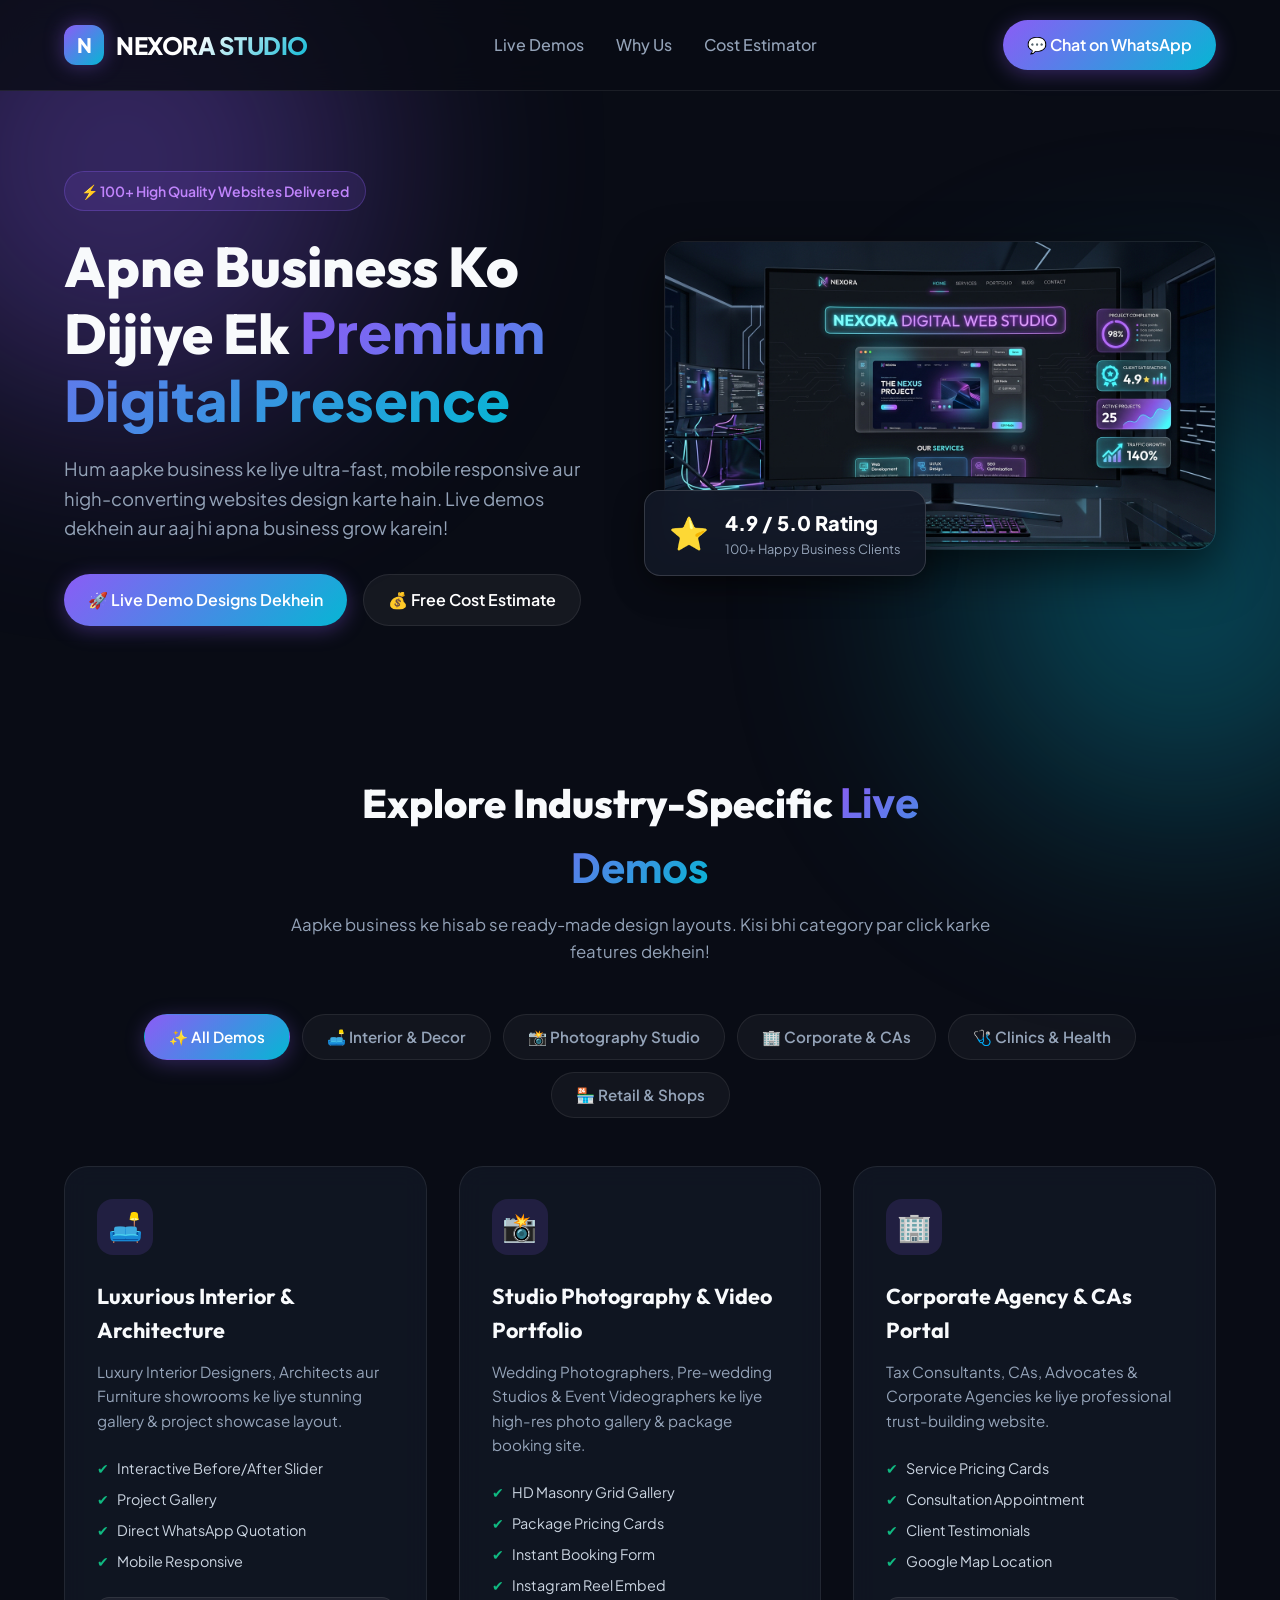
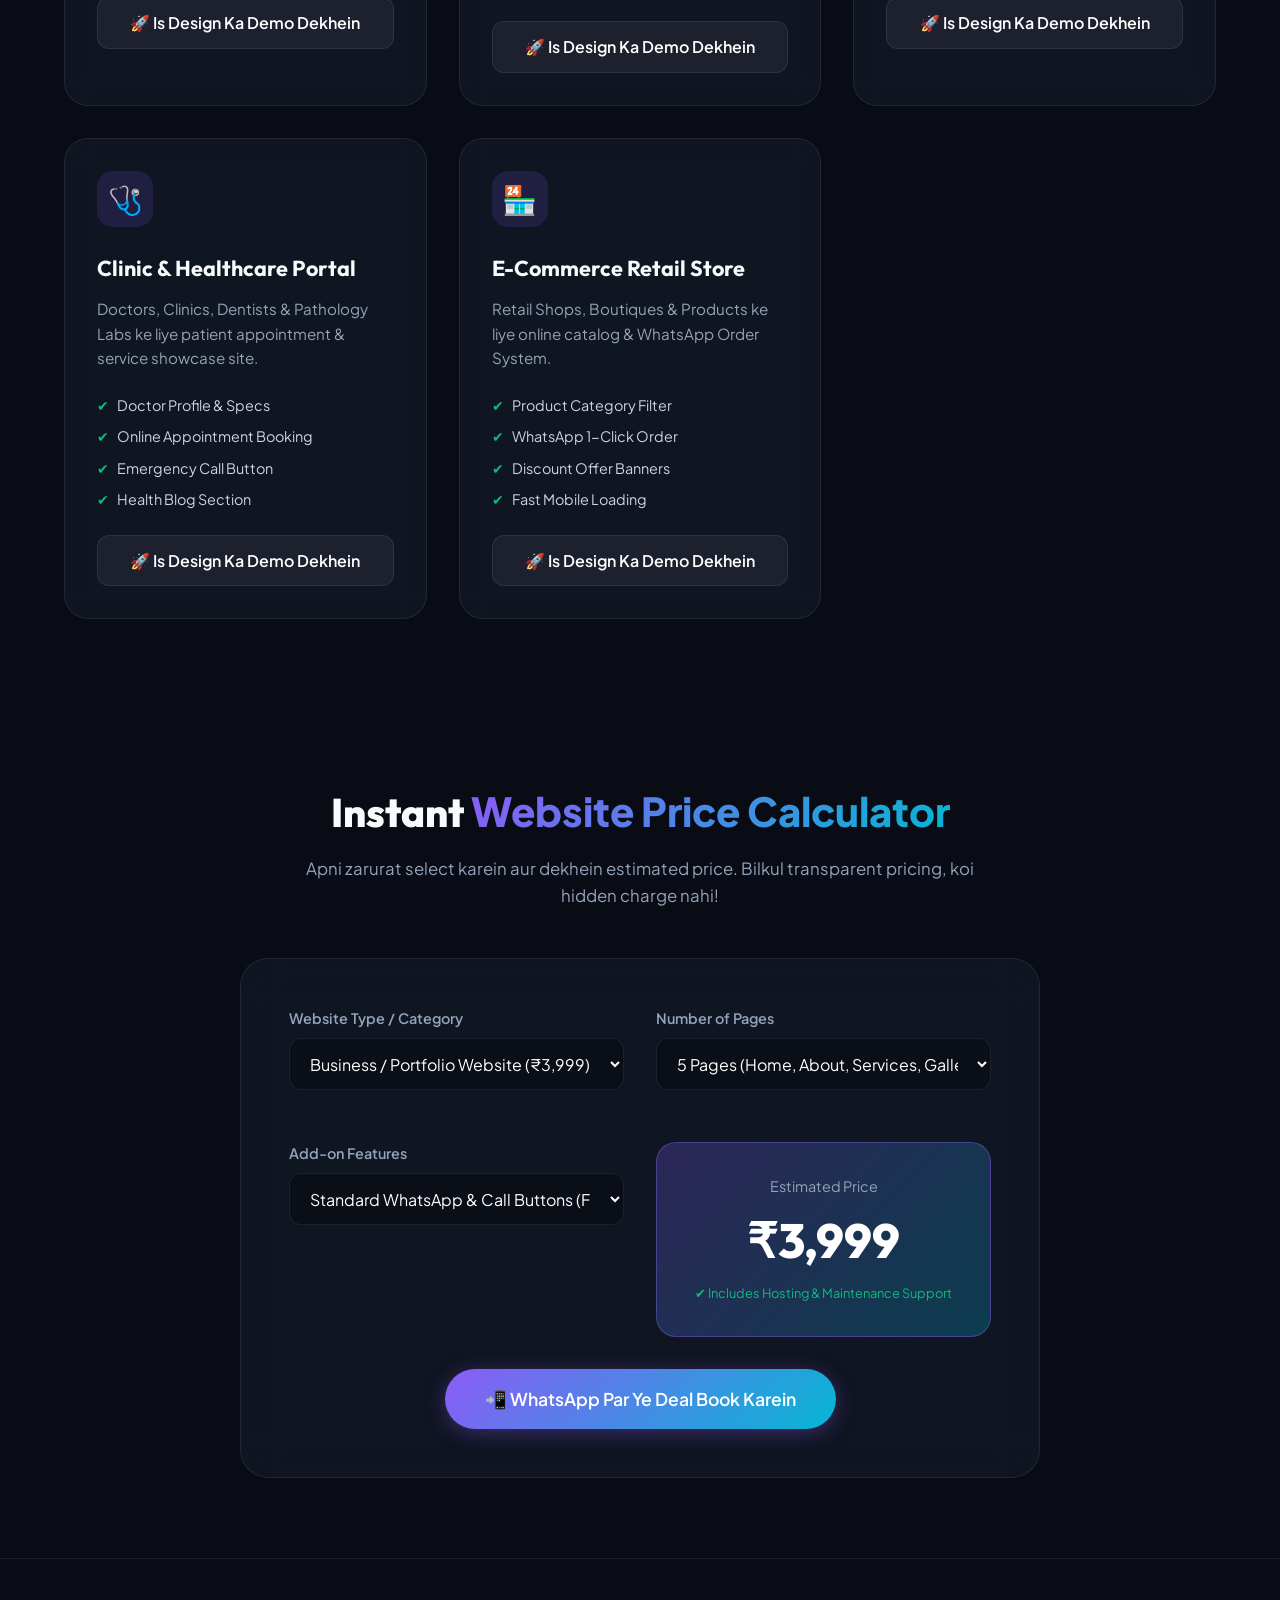
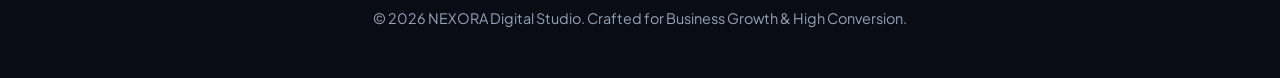
==== commit 18aca2d9: "Initial commit: NEXORA Demo Showcase Web App" ====
--- a/index.html
+++ b/index.html
@@ -1,2913 +1,142 @@
 <!DOCTYPE html>
 <html lang="en">
 <head>
-    <meta charset="UTF-8" />
-    <meta name="viewport" content="width=device-width, initial-scale=1.0" />
-    <title>NEXORA SQUARE ENTERPRISES – Trading, Wholesale, Supply & Distribution | Lucknow</title>
-    <meta name="description" content="NEXORA SQUARE ENTERPRISES is a trusted Partnership Firm in Lucknow offering Trading, Wholesale, Retail, Supply, Distribution, Import & Export of Electrical Goods, Electronics, Industrial Products, Hardware, and Building Materials." />
-    <meta name="keywords" content="NEXORA SQUARE ENTERPRISES, trading company Lucknow, electrical goods supplier, wholesale electronics, industrial products, hardware supply, building materials, government supplies, institutional supplies, import export India" />
-    <meta name="robots" content="index, follow" />
-    <link rel="canonical" href="https://nexorasquare.com/" />
-
-    <!-- Open Graph -->
-    <meta property="og:title" content="NEXORA SQUARE ENTERPRISES – Premium Trading & Supply Company" />
-    <meta property="og:description" content="Trusted partnership firm in Lucknow for Electrical Goods, Electronics, Industrial Products, Hardware, Building Materials, Government & Institutional Supplies." />
-    <meta property="og:type" content="website" />
-    <meta property="og:url" content="https://nexorasquare.com/" />
-    <meta property="og:image" content="https://nexorasquare.com/assets/og-image.jpg" />
-    <meta property="og:site_name" content="NEXORA SQUARE ENTERPRISES" />
-    <meta property="og:locale" content="en_IN" />
-
-    <!-- Twitter Cards -->
-    <meta name="twitter:card" content="summary_large_image" />
-    <meta name="twitter:title" content="NEXORA SQUARE ENTERPRISES – Premium Trading & Supply Company" />
-    <meta name="twitter:description" content="Trusted partnership firm in Lucknow for Electrical Goods, Electronics, Industrial Products, Hardware, Building Materials, Government & Institutional Supplies." />
-    <meta name="twitter:image" content="https://nexorasquare.com/assets/twitter-image.jpg" />
-
-    <!-- Schema Structured Data -->
-    <script type="application/ld+json">
-        {
-            "@context": "https://schema.org",
-            "@type": "Organization",
-            "name": "NEXORA SQUARE ENTERPRISES",
-            "legalName": "NEXORA SQUARE ENTERPRISES",
-            "description": "Trading, Wholesale, Retail, Supply, Distribution, Import & Export company based in Lucknow, Uttar Pradesh.",
-            "url": "https://nexorasquare.com",
-            "logo": "https://nexorasquare.com/assets/logo.png",
-            "email": "info@nexorasquare.com",
-            "telephone": "+91-9876543210",
-            "address": {
-                "@type": "PostalAddress",
-                "streetAddress": "3678, Gindan Khera, Amausi",
-                "addressLocality": "Lucknow",
-                "addressRegion": "Uttar Pradesh",
-                "postalCode": "226008",
-                "addressCountry": "IN"
-            },
-            "contactPoint": {
-                "@type": "ContactPoint",
-                "telephone": "+91-9876543210",
-                "contactType": "Sales",
-                "availableLanguage": ["English", "Hindi"]
-            },
-            "sameAs": [
-                "https://www.facebook.com/nexorasquare",
-                "https://www.instagram.com/nexorasquare",
-                "https://www.linkedin.com/company/nexorasquare",
-                "https://www.youtube.com/nexorasquare"
-            ]
-        }
-    </script>
-
-    <!-- Breadcrumb Schema -->
-    <script type="application/ld+json">
-        {
-            "@context": "https://schema.org",
-            "@type": "BreadcrumbList",
-            "itemListElement": [
-                { "@type": "ListItem", "position": 1, "name": "Home", "item": "https://nexorasquare.com/" },
-                { "@type": "ListItem", "position": 2, "name": "About", "item": "https://nexorasquare.com/about" },
-                { "@type": "ListItem", "position": 3, "name": "Products", "item": "https://nexorasquare.com/products" },
-                { "@type": "ListItem", "position": 4, "name": "Services", "item": "https://nexorasquare.com/services" },
-                { "@type": "ListItem", "position": 5, "name": "Contact", "item": "https://nexorasquare.com/contact" }
-            ]
-        }
-    </script>
-
-    <!-- Google Fonts -->
-    <link rel="preconnect" href="https://fonts.googleapis.com" />
-    <link rel="preconnect" href="https://fonts.gstatic.com" crossorigin />
-    <link href="https://fonts.googleapis.com/css2?family=Poppins:wght@300;400;500;600;700;800&family=Inter:wght@300;400;500;600;700&family=Roboto:wght@300;400;500;700&display=swap" rel="stylesheet" />
-
-    <!-- Font Awesome 6 (Free) -->
-    <link rel="stylesheet" href="https://cdnjs.cloudflare.com/ajax/libs/font-awesome/6.0.0-beta3/css/all.min.css" />
-
-    <style>
-        /* ============================
-               CSS VARIABLES / COLOR PALETTE
-            ============================ */
-        :root {
-            --primary: #0B5ED7;
-            --primary-dark: #0A4BB5;
-            --primary-light: #E8F0FE;
-            --secondary: #1F2937;
-            --secondary-light: #374151;
-            --accent: #F59E0B;
-            --accent-light: #FCD34D;
-            --accent-dark: #D97706;
-            --white: #FFFFFF;
-            --off-white: #F8FAFC;
-            --light-grey: #E5E7EB;
-            --grey: #9CA3AF;
-            --dark-grey: #4B5563;
-            --dark: #111827;
-            --shadow: 0 4px 24px rgba(0, 0, 0, 0.08);
-            --shadow-lg: 0 12px 48px rgba(0, 0, 0, 0.12);
-            --radius: 12px;
-            --radius-lg: 20px;
-            --transition: all 0.3s cubic-bezier(0.4, 0, 0.2, 1);
-            --font-poppins: 'Poppins', sans-serif;
-            --font-inter: 'Inter', sans-serif;
-            --font-roboto: 'Roboto', sans-serif;
-            --max-width: 1280px;
-            --header-height: 76px;
-        }
-
-        /* ============================
-               RESET & BASE
-            ============================ */
-        *,
-        *::before,
-        *::after {
-            margin: 0;
-            padding: 0;
-            box-sizing: border-box;
-        }
-
-        html {
-            scroll-behavior: smooth;
-            scroll-padding-top: var(--header-height);
-        }
-
-        body {
-            font-family: var(--font-inter);
-            background: var(--white);
-            color: var(--secondary);
-            line-height: 1.7;
-            overflow-x: hidden;
-            -webkit-font-smoothing: antialiased;
-            -moz-osx-font-smoothing: grayscale;
-        }
-
-        a {
-            text-decoration: none;
-            color: inherit;
-            transition: var(--transition);
-        }
-        a:hover {
-            color: var(--primary);
-        }
-
-        ul {
-            list-style: none;
-        }
-        img {
-            max-width: 100%;
-            height: auto;
-            display: block;
-        }
-
-        .container {
-            max-width: var(--max-width);
-            margin: 0 auto;
-            padding: 0 24px;
-        }
-
-        .section-padding {
-            padding: 80px 0;
-        }
-        .section-padding-sm {
-            padding: 48px 0;
-        }
-
-        .section-title {
-            font-family: var(--font-poppins);
-            font-size: clamp(28px, 4vw, 42px);
-            font-weight: 700;
-            color: var(--secondary);
-            margin-bottom: 12px;
-            letter-spacing: -0.5px;
-            line-height: 1.2;
-        }
-        .section-title .highlight {
-            color: var(--primary);
-        }
-        .section-title .accent-text {
-            color: var(--accent);
-        }
-
-        .section-subtitle {
-            font-size: 16px;
-            color: var(--grey);
-            max-width: 640px;
-            margin-bottom: 40px;
-            line-height: 1.8;
-        }
-
-        .text-center {
-            text-align: center;
-        }
-        .text-center .section-subtitle {
-            margin-left: auto;
-            margin-right: auto;
-        }
-
-        .btn {
-            display: inline-flex;
-            align-items: center;
-            gap: 10px;
-            padding: 14px 32px;
-            border-radius: 50px;
-            font-family: var(--font-poppins);
-            font-weight: 600;
-            font-size: 15px;
-            border: none;
-            cursor: pointer;
-            transition: var(--transition);
-            text-decoration: none;
-            letter-spacing: 0.3px;
-        }
-
-        .btn-primary {
-            background: var(--primary);
-            color: var(--white);
-            box-shadow: 0 4px 16px rgba(11, 94, 215, 0.35);
-        }
-        .btn-primary:hover {
-            background: var(--primary-dark);
-            transform: translateY(-3px);
-            box-shadow: 0 8px 28px rgba(11, 94, 215, 0.45);
-            color: var(--white);
-        }
-
-        .btn-accent {
-            background: var(--accent);
-            color: var(--secondary);
-            box-shadow: 0 4px 16px rgba(245, 158, 11, 0.35);
-        }
-        .btn-accent:hover {
-            background: var(--accent-dark);
-            transform: translateY(-3px);
-            box-shadow: 0 8px 28px rgba(245, 158, 11, 0.45);
-            color: var(--secondary);
-        }
-
-        .btn-outline {
-            background: transparent;
-            color: var(--primary);
-            border: 2px solid var(--primary);
-        }
-        .btn-outline:hover {
-            background: var(--primary);
-            color: var(--white);
-            transform: translateY(-3px);
-        }
-
-        .btn-white {
-            background: var(--white);
-            color: var(--primary);
-            box-shadow: 0 4px 16px rgba(0, 0, 0, 0.10);
-        }
-        .btn-white:hover {
-            transform: translateY(-3px);
-            box-shadow: 0 8px 28px rgba(0, 0, 0, 0.18);
-            color: var(--primary-dark);
-        }
-
-        /* ============================
-               HEADER / NAVIGATION
-            ============================ */
-        .header {
-            position: fixed;
-            top: 0;
-            left: 0;
-            width: 100%;
-            height: var(--header-height);
-            background: var(--white);
-            box-shadow: 0 2px 20px rgba(0, 0, 0, 0.06);
-            z-index: 1000;
-            transition: var(--transition);
-            border-bottom: 1px solid rgba(0, 0, 0, 0.04);
-        }
-        .header.scrolled {
-            box-shadow: 0 4px 32px rgba(0, 0, 0, 0.10);
-        }
-
-        .header-inner {
-            display: flex;
-            align-items: center;
-            justify-content: space-between;
-            height: 100%;
-        }
-
-        .logo {
-            display: flex;
-            align-items: center;
-            gap: 10px;
-            font-family: var(--font-poppins);
-            font-weight: 800;
-            font-size: 22px;
-            color: var(--secondary);
-            letter-spacing: -0.5px;
-            flex-shrink: 0;
-        }
-        .logo .icon {
-            color: var(--primary);
-            font-size: 28px;
-        }
-        .logo .accent {
-            color: var(--accent);
-        }
-        .logo .sub {
-            font-size: 10px;
-            font-weight: 400;
-            letter-spacing: 1.5px;
-            color: var(--grey);
-            display: block;
-            margin-top: -2px;
-        }
-
-        /* Navigation */
-        .nav {
-            display: flex;
-            align-items: center;
-            gap: 8px;
-        }
-        .nav-list {
-            display: flex;
-            align-items: center;
-            gap: 4px;
-        }
-        .nav-list>li {
-            position: relative;
-        }
-        .nav-list>li>a {
-            display: flex;
-            align-items: center;
-            gap: 4px;
-            padding: 10px 16px;
-            font-family: var(--font-poppins);
-            font-weight: 500;
-            font-size: 14px;
-            color: var(--secondary);
-            border-radius: 8px;
-            transition: var(--transition);
-        }
-        .nav-list>li>a:hover,
-        .nav-list>li>a.active {
-            color: var(--primary);
-            background: var(--primary-light);
-        }
-        .nav-list>li>a .arrow {
-            font-size: 10px;
-            margin-left: 2px;
-            transition: var(--transition);
-        }
-        .nav-list>li:hover>a .arrow {
-            transform: rotate(180deg);
-        }
-
-        /* Mega Menu */
-        .mega-menu {
-            position: absolute;
-            top: calc(100% + 12px);
-            left: 50%;
-            transform: translateX(-50%) translateY(8px);
-            background: var(--white);
-            border-radius: var(--radius-lg);
-            box-shadow: var(--shadow-lg);
-            padding: 32px 40px;
-            min-width: 720px;
-            opacity: 0;
-            visibility: hidden;
-            pointer-events: none;
-            transition: all 0.3s ease;
-            border: 1px solid rgba(0, 0, 0, 0.04);
-            z-index: 100;
-        }
-        .nav-list>li:hover .mega-menu {
-            opacity: 1;
-            visibility: visible;
-            pointer-events: auto;
-            transform: translateX(-50%) translateY(0);
-        }
-
-        .mega-menu-grid {
-            display: grid;
-            grid-template-columns: repeat(3, 1fr);
-            gap: 24px;
-        }
-        .mega-menu-grid .col h4 {
-            font-family: var(--font-poppins);
-            font-size: 14px;
-            font-weight: 600;
-            color: var(--secondary);
-            margin-bottom: 12px;
-            letter-spacing: 0.3px;
-        }
-        .mega-menu-grid .col ul li {
-            margin-bottom: 6px;
-        }
-        .mega-menu-grid .col ul li a {
-            font-size: 14px;
-            color: var(--dark-grey);
-            padding: 4px 0;
-            display: inline-block;
-            transition: var(--transition);
-        }
-        .mega-menu-grid .col ul li a:hover {
-            color: var(--primary);
-            transform: translateX(4px);
-        }
-
-        .mega-menu .featured-link {
-            margin-top: 16px;
-            padding-top: 16px;
-            border-top: 1px solid var(--light-grey);
-            display: flex;
-            gap: 16px;
-            flex-wrap: wrap;
-        }
-        .mega-menu .featured-link a {
-            font-size: 13px;
-            font-weight: 500;
-            color: var(--primary);
-            display: flex;
-            align-items: center;
-            gap: 6px;
-        }
-        .mega-menu .featured-link a:hover {
-            color: var(--accent);
-        }
-
-        /* Header actions */
-        .header-actions {
-            display: flex;
-            align-items: center;
-            gap: 12px;
-        }
-        .header-actions .search-toggle {
-            background: none;
-            border: none;
-            font-size: 18px;
-            color: var(--secondary);
-            cursor: pointer;
-            padding: 8px;
-            border-radius: 50%;
-            transition: var(--transition);
-        }
-        .header-actions .search-toggle:hover {
-            background: var(--primary-light);
-            color: var(--primary);
-        }
-        .header-actions .btn-small {
-            padding: 10px 20px;
-            font-size: 13px;
-            border-radius: 50px;
-            font-weight: 600;
-            background: var(--accent);
-            color: var(--secondary);
-            border: none;
-            cursor: pointer;
-            transition: var(--transition);
-            display: flex;
-            align-items: center;
-            gap: 6px;
-        }
-        .header-actions .btn-small:hover {
-            background: var(--accent-dark);
-            transform: translateY(-2px);
-        }
-
-        /* Mobile hamburger */
-        .hamburger {
-            display: none;
-            flex-direction: column;
-            gap: 5px;
-            background: none;
-            border: none;
-            cursor: pointer;
-            padding: 6px;
-        }
-        .hamburger span {
-            display: block;
-            width: 26px;
-            height: 2.5px;
-            background: var(--secondary);
-            border-radius: 4px;
-            transition: var(--transition);
-        }
-        .hamburger.active span:nth-child(1) {
-            transform: rotate(45deg) translate(5px, 5px);
-        }
-        .hamburger.active span:nth-child(2) {
-            opacity: 0;
-        }
-        .hamburger.active span:nth-child(3) {
-            transform: rotate(-45deg) translate(5px, -5px);
-        }
-
-        /* ============================
-               SEARCH OVERLAY
-            ============================ */
-        .search-overlay {
-            position: fixed;
-            top: 0;
-            left: 0;
-            width: 100%;
-            height: 100%;
-            background: rgba(0, 0, 0, 0.60);
-            backdrop-filter: blur(8px);
-            z-index: 2000;
-            display: flex;
-            align-items: center;
-            justify-content: center;
-            opacity: 0;
-            visibility: hidden;
-            transition: var(--transition);
-        }
-        .search-overlay.open {
-            opacity: 1;
-            visibility: visible;
-        }
-        .search-overlay .search-box {
-            background: var(--white);
-            border-radius: var(--radius-lg);
-            padding: 40px 48px;
-            max-width: 600px;
-            width: 90%;
-            transform: scale(0.95);
-            transition: var(--transition);
-        }
-        .search-overlay.open .search-box {
-            transform: scale(1);
-        }
-        .search-overlay .search-box input {
-            width: 100%;
-            padding: 16px 20px;
-            font-size: 18px;
-            border: 2px solid var(--light-grey);
-            border-radius: var(--radius);
-            outline: none;
-            transition: var(--transition);
-            font-family: var(--font-inter);
-        }
-        .search-overlay .search-box input:focus {
-            border-color: var(--primary);
-        }
-        .search-overlay .search-box .close-search {
-            position: absolute;
-            top: 20px;
-            right: 24px;
-            background: none;
-            border: none;
-            font-size: 28px;
-            color: var(--white);
-            cursor: pointer;
-            transition: var(--transition);
-        }
-        .search-overlay .search-box .close-search:hover {
-            transform: rotate(90deg);
-            color: var(--accent);
-        }
-        .search-overlay .search-box {
-            position: relative;
-        }
-
-        /* ============================
-               HERO SECTION
-            ============================ */
-        .hero {
-            padding-top: calc(var(--header-height) + 40px);
-            padding-bottom: 80px;
-            background: linear-gradient(135deg, var(--secondary) 0%, #0B1A33 100%);
-            position: relative;
-            overflow: hidden;
-            min-height: 90vh;
-            display: flex;
-            align-items: center;
-        }
-        .hero::before {
-            content: '';
-            position: absolute;
-            top: -40%;
-            right: -20%;
-            width: 70%;
-            height: 120%;
-            background: radial-gradient(circle, rgba(11, 94, 215, 0.15) 0%, transparent 70%);
-            pointer-events: none;
-        }
-        .hero::after {
-            content: '';
-            position: absolute;
-            bottom: 0;
-            left: 0;
-            width: 100%;
-            height: 120px;
-            background: linear-gradient(to top, var(--white) 0%, transparent 100%);
-            pointer-events: none;
-        }
-
-        .hero-grid {
-            display: grid;
-            grid-template-columns: 1fr 1fr;
-            gap: 60px;
-            align-items: center;
-            position: relative;
-            z-index: 2;
-        }
-
-        .hero-content .badge {
-            display: inline-flex;
-            align-items: center;
-            gap: 8px;
-            background: rgba(255, 255, 255, 0.10);
-            backdrop-filter: blur(4px);
-            padding: 8px 18px;
-            border-radius: 50px;
-            font-size: 13px;
-            font-weight: 500;
-            color: var(--accent-light);
-            border: 1px solid rgba(255, 255, 255, 0.08);
-            margin-bottom: 20px;
-        }
-        .hero-content .badge i {
-            font-size: 12px;
-        }
-
-        .hero-content h1 {
-            font-family: var(--font-poppins);
-            font-size: clamp(36px, 5.5vw, 60px);
-            font-weight: 800;
-            color: var(--white);
-            line-height: 1.1;
-            letter-spacing: -1px;
-            margin-bottom: 16px;
-        }
-        .hero-content h1 .highlight {
-            color: var(--accent);
-        }
-        .hero-content h1 .highlight-blue {
-            color: var(--primary);
-        }
-
-        .hero-content p {
-            font-size: 18px;
-            color: rgba(255, 255, 255, 0.75);
-            max-width: 520px;
-            margin-bottom: 32px;
-            line-height: 1.8;
-        }
-
-        .hero-buttons {
-            display: flex;
-            flex-wrap: wrap;
-            gap: 14px;
-        }
-        .hero-buttons .btn {
-            padding: 16px 36px;
-        }
-
-        .hero-stats {
-            display: flex;
-            gap: 40px;
-            margin-top: 40px;
-            padding-top: 32px;
-            border-top: 1px solid rgba(255, 255, 255, 0.08);
-        }
-        .hero-stats .stat-item .number {
-            font-family: var(--font-poppins);
-            font-size: 32px;
-            font-weight: 700;
-            color: var(--white);
-        }
-        .hero-stats .stat-item .number .accent {
-            color: var(--accent);
-        }
-        .hero-stats .stat-item .label {
-            font-size: 14px;
-            color: rgba(255, 255, 255, 0.55);
-            font-weight: 400;
-        }
-
-        .hero-image {
-            display: flex;
-            justify-content: center;
-            align-items: center;
-        }
-        .hero-image .hero-card {
-            background: rgba(255, 255, 255, 0.04);
-            backdrop-filter: blur(12px);
-            border-radius: var(--radius-lg);
-            padding: 40px 36px;
-            border: 1px solid rgba(255, 255, 255, 0.08);
-            width: 100%;
-            max-width: 480px;
-            box-shadow: 0 24px 64px rgba(0, 0, 0, 0.30);
-        }
-        .hero-image .hero-card .card-icon {
-            font-size: 48px;
-            color: var(--accent);
-            margin-bottom: 16px;
-        }
-        .hero-image .hero-card h3 {
-            font-family: var(--font-poppins);
-            font-size: 22px;
-            color: var(--white);
-            margin-bottom: 8px;
-        }
-        .hero-image .hero-card p {
-            color: rgba(255, 255, 255, 0.65);
-            font-size: 15px;
-            line-height: 1.7;
-        }
-        .hero-image .hero-card .quick-contact {
-            margin-top: 20px;
-            display: flex;
-            flex-direction: column;
-            gap: 10px;
-        }
-        .hero-image .hero-card .quick-contact .contact-row {
-            display: flex;
-            align-items: center;
-            gap: 12px;
-            color: rgba(255, 255, 255, 0.70);
-            font-size: 14px;
-        }
-        .hero-image .hero-card .quick-contact .contact-row i {
-            width: 20px;
-            color: var(--accent);
-        }
-
-        /* ============================
-               BRANDS / TRUST BAR
-            ============================ */
-        .trust-bar {
-            background: var(--white);
-            padding: 32px 0;
-            border-bottom: 1px solid var(--light-grey);
-        }
-        .trust-bar .container {
-            display: flex;
-            flex-wrap: wrap;
-            align-items: center;
-            justify-content: center;
-            gap: 32px 48px;
-        }
-        .trust-bar .trust-item {
-            display: flex;
-            align-items: center;
-            gap: 10px;
-            font-size: 14px;
-            font-weight: 500;
-            color: var(--dark-grey);
-        }
-        .trust-bar .trust-item i {
-            color: var(--accent);
-            font-size: 20px;
-        }
-
-        /* ============================
-               ABOUT SECTION
-            ============================ */
-        .about-section {
-            background: var(--white);
-        }
-        .about-grid {
-            display: grid;
-            grid-template-columns: 1fr 1fr;
-            gap: 60px;
-            align-items: center;
-        }
-
-        .about-text .about-badge {
-            display: inline-block;
-            font-size: 13px;
-            font-weight: 600;
-            color: var(--primary);
-            background: var(--primary-light);
-            padding: 6px 16px;
-            border-radius: 50px;
-            letter-spacing: 0.5px;
-            margin-bottom: 12px;
-        }
-
-        .about-text .about-features {
-            display: grid;
-            grid-template-columns: 1fr 1fr;
-            gap: 16px;
-            margin-top: 24px;
-        }
-        .about-text .about-features .feat {
-            display: flex;
-            align-items: center;
-            gap: 10px;
-            font-size: 14px;
-            font-weight: 500;
-            color: var(--secondary);
-        }
-        .about-text .about-features .feat i {
-            color: var(--accent);
-            font-size: 18px;
-        }
-
-        .about-image {
-            background: var(--primary-light);
-            border-radius: var(--radius-lg);
-            padding: 40px;
-            min-height: 300px;
-            display: flex;
-            align-items: center;
-            justify-content: center;
-            position: relative;
-            overflow: hidden;
-        }
-        .about-image .about-placeholder {
-            font-size: 80px;
-            color: var(--primary);
-            opacity: 0.20;
-        }
-        .about-image .about-card-overlay {
-            position: absolute;
-            bottom: 24px;
-            right: 24px;
-            background: var(--white);
-            border-radius: var(--radius);
-            padding: 20px 24px;
-            box-shadow: var(--shadow-lg);
-            max-width: 200px;
-        }
-        .about-image .about-card-overlay .num {
-            font-family: var(--font-poppins);
-            font-size: 28px;
-            font-weight: 700;
-            color: var(--primary);
-        }
-        .about-image .about-card-overlay p {
-            font-size: 13px;
-            color: var(--dark-grey);
-        }
-
-        /* ============================
-               WHY CHOOSE US
-            ============================ */
-        .why-section {
-            background: var(--off-white);
-        }
-        .why-grid {
-            display: grid;
-            grid-template-columns: repeat(auto-fit, minmax(240px, 1fr));
-            gap: 28px;
-            margin-top: 8px;
-        }
-        .why-card {
-            background: var(--white);
-            border-radius: var(--radius);
-            padding: 32px 24px;
-            text-align: center;
-            transition: var(--transition);
-            border: 1px solid transparent;
-            box-shadow: var(--shadow);
-        }
-        .why-card:hover {
-            transform: translateY(-8px);
-            box-shadow: var(--shadow-lg);
-            border-color: var(--primary);
-        }
-        .why-card .icon {
-            width: 64px;
-            height: 64px;
-            background: var(--primary-light);
-            border-radius: 50%;
-            display: flex;
-            align-items: center;
-            justify-content: center;
-            margin: 0 auto 16px;
-            font-size: 28px;
-            color: var(--primary);
-            transition: var(--transition);
-        }
-        .why-card:hover .icon {
-            background: var(--primary);
-            color: var(--white);
-        }
-        .why-card h4 {
-            font-family: var(--font-poppins);
-            font-size: 18px;
-            font-weight: 600;
-            margin-bottom: 8px;
-        }
-        .why-card p {
-            font-size: 14px;
-            color: var(--dark-grey);
-            line-height: 1.7;
-        }
-
-        /* ============================
-               PRODUCTS SECTION
-            ============================ */
-        .products-section {
-            background: var(--white);
-        }
-        .products-tabs {
-            display: flex;
-            flex-wrap: wrap;
-            gap: 10px;
-            justify-content: center;
-            margin-bottom: 40px;
-        }
-        .products-tabs .tab-btn {
-            padding: 10px 24px;
-            border-radius: 50px;
-            border: 2px solid var(--light-grey);
-            background: transparent;
-            font-family: var(--font-poppins);
-            font-weight: 500;
-            font-size: 14px;
-            color: var(--dark-grey);
-            cursor: pointer;
-            transition: var(--transition);
-        }
-        .products-tabs .tab-btn:hover,
-        .products-tabs .tab-btn.active {
-            border-color: var(--primary);
-            background: var(--primary);
-            color: var(--white);
-        }
-
-        .products-grid {
-            display: grid;
-            grid-template-columns: repeat(auto-fill, minmax(200px, 1fr));
-            gap: 20px;
-        }
-        .product-card {
-            background: var(--off-white);
-            border-radius: var(--radius);
-            padding: 24px 16px;
-            text-align: center;
-            transition: var(--transition);
-            border: 1px solid transparent;
-        }
-        .product-card:hover {
-            transform: translateY(-4px);
-            border-color: var(--primary);
-            box-shadow: var(--shadow);
-            background: var(--white);
-        }
-        .product-card .icon {
-            font-size: 36px;
-            color: var(--primary);
-            margin-bottom: 12px;
-        }
-        .product-card h5 {
-            font-family: var(--font-poppins);
-            font-size: 15px;
-            font-weight: 600;
-            color: var(--secondary);
-        }
-        .product-card p {
-            font-size: 13px;
-            color: var(--grey);
-            margin-top: 4px;
-        }
-
-        /* ============================
-               SERVICES SECTION
-            ============================ */
-        .services-section {
-            background: var(--off-white);
-        }
-        .services-grid {
-            display: grid;
-            grid-template-columns: repeat(auto-fit, minmax(220px, 1fr));
-            gap: 24px;
-        }
-        .service-card {
-            background: var(--white);
-            border-radius: var(--radius);
-            padding: 28px 20px;
-            text-align: center;
-            transition: var(--transition);
-            box-shadow: var(--shadow);
-            border-bottom: 4px solid transparent;
-        }
-        .service-card:hover {
-            transform: translateY(-6px);
-            border-bottom-color: var(--accent);
-            box-shadow: var(--shadow-lg);
-        }
-        .service-card .icon {
-            font-size: 36px;
-            color: var(--accent);
-            margin-bottom: 12px;
-        }
-        .service-card h4 {
-            font-family: var(--font-poppins);
-            font-size: 17px;
-            font-weight: 600;
-            margin-bottom: 6px;
-        }
-        .service-card p {
-            font-size: 14px;
-            color: var(--dark-grey);
-            line-height: 1.6;
-        }
-
-        /* ============================
-               INDUSTRIES SECTION
-            ============================ */
-        .industries-section {
-            background: var(--white);
-        }
-        .industries-grid {
-            display: grid;
-            grid-template-columns: repeat(auto-fit, minmax(160px, 1fr));
-            gap: 16px;
-        }
-        .industry-item {
-            background: var(--off-white);
-            border-radius: var(--radius);
-            padding: 20px 16px;
-            text-align: center;
-            font-weight: 500;
-            font-size: 14px;
-            transition: var(--transition);
-            border: 1px solid transparent;
-        }
-        .industry-item:hover {
-            background: var(--primary);
-            color: var(--white);
-            transform: translateY(-4px);
-            border-color: var(--primary);
-        }
-        .industry-item i {
-            display: block;
-            font-size: 28px;
-            margin-bottom: 8px;
-            color: var(--primary);
-        }
-        .industry-item:hover i {
-            color: var(--white);
-        }
-
-        /* ============================
-               CERTIFICATIONS
-            ============================ */
-        .cert-section {
-            background: var(--off-white);
-        }
-        .cert-grid {
-            display: flex;
-            flex-wrap: wrap;
-            gap: 20px;
-            justify-content: center;
-        }
-        .cert-badge {
-            background: var(--white);
-            border-radius: var(--radius);
-            padding: 20px 32px;
-            box-shadow: var(--shadow);
-            display: flex;
-            align-items: center;
-            gap: 14px;
-            font-weight: 600;
-            font-size: 15px;
-            color: var(--secondary);
-            border: 1px solid transparent;
-            transition: var(--transition);
-        }
-        .cert-badge:hover {
-            border-color: var(--accent);
-            transform: translateY(-4px);
-        }
-        .cert-badge i {
-            font-size: 28px;
-            color: var(--accent);
-        }
-
-        /* ============================
-               TESTIMONIALS
-            ============================ */
-        .testimonials-section {
-            background: var(--white);
-        }
-        .testimonial-slider {
-            display: grid;
-            grid-template-columns: repeat(auto-fit, minmax(280px, 1fr));
-            gap: 24px;
-        }
-        .testimonial-card {
-            background: var(--off-white);
-            border-radius: var(--radius);
-            padding: 28px 24px;
-            transition: var(--transition);
-            border: 1px solid transparent;
-        }
-        .testimonial-card:hover {
-            border-color: var(--primary);
-            box-shadow: var(--shadow);
-        }
-        .testimonial-card .stars {
-            color: var(--accent);
-            font-size: 16px;
-            margin-bottom: 10px;
-        }
-        .testimonial-card blockquote {
-            font-size: 15px;
-            color: var(--secondary);
-            line-height: 1.7;
-            font-style: italic;
-            margin-bottom: 14px;
-        }
-        .testimonial-card .author {
-            display: flex;
-            align-items: center;
-            gap: 12px;
-        }
-        .testimonial-card .author .avatar {
-            width: 44px;
-            height: 44px;
-            border-radius: 50%;
-            background: var(--primary-light);
-            display: flex;
-            align-items: center;
-            justify-content: center;
-            color: var(--primary);
-            font-weight: 700;
-            font-size: 18px;
-        }
-        .testimonial-card .author .name {
-            font-weight: 600;
-            font-size: 15px;
-        }
-        .testimonial-card .author .role {
-            font-size: 13px;
-            color: var(--grey);
-        }
-
-        /* ============================
-               GALLERY SECTION
-            ============================ */
-        .gallery-section {
-            background: var(--off-white);
-        }
-        .gallery-grid {
-            display: grid;
-            grid-template-columns: repeat(auto-fit, minmax(200px, 1fr));
-            gap: 16px;
-        }
-        .gallery-item {
-            aspect-ratio: 1/1;
-            background: var(--light-grey);
-            border-radius: var(--radius);
-            display: flex;
-            align-items: center;
-            justify-content: center;
-            font-size: 40px;
-            color: var(--grey);
-            transition: var(--transition);
-            cursor: pointer;
-            overflow: hidden;
-            position: relative;
-        }
-        .gallery-item:hover {
-            transform: scale(1.02);
-            box-shadow: var(--shadow-lg);
-        }
-        .gallery-item .overlay {
-            position: absolute;
-            inset: 0;
-            background: rgba(11, 94, 215, 0.70);
-            display: flex;
-            align-items: center;
-            justify-content: center;
-            opacity: 0;
-            transition: var(--transition);
-            color: var(--white);
-            font-size: 18px;
-            font-weight: 500;
-        }
-        .gallery-item:hover .overlay {
-            opacity: 1;
-        }
-        .gallery-item .overlay i {
-            font-size: 28px;
-            margin-right: 8px;
-        }
-
-        /* ============================
-               BLOG / UPDATES
-            ============================ */
-        .blog-section {
-            background: var(--white);
-        }
-        .blog-grid {
-            display: grid;
-            grid-template-columns: repeat(auto-fit, minmax(280px, 1fr));
-            gap: 28px;
-        }
-        .blog-card {
-            background: var(--off-white);
-            border-radius: var(--radius);
-            overflow: hidden;
-            transition: var(--transition);
-            border: 1px solid transparent;
-        }
-        .blog-card:hover {
-            transform: translateY(-6px);
-            border-color: var(--primary);
-            box-shadow: var(--shadow-lg);
-        }
-        .blog-card .blog-img {
-            height: 180px;
-            background: var(--light-grey);
-            display: flex;
-            align-items: center;
-            justify-content: center;
-            font-size: 40px;
-            color: var(--grey);
-        }
-        .blog-card .blog-body {
-            padding: 20px 24px 24px;
-        }
-        .blog-card .blog-body .tag {
-            display: inline-block;
-            font-size: 11px;
-            font-weight: 600;
-            color: var(--primary);
-            background: var(--primary-light);
-            padding: 2px 12px;
-            border-radius: 50px;
-            margin-bottom: 8px;
-            text-transform: uppercase;
-            letter-spacing: 0.5px;
-        }
-        .blog-card .blog-body h4 {
-            font-family: var(--font-poppins);
-            font-size: 17px;
-            font-weight: 600;
-            margin-bottom: 6px;
-            line-height: 1.3;
-        }
-        .blog-card .blog-body p {
-            font-size: 14px;
-            color: var(--dark-grey);
-            line-height: 1.6;
-        }
-        .blog-card .blog-body .read-more {
-            display: inline-flex;
-            align-items: center;
-            gap: 6px;
-            margin-top: 12px;
-            font-weight: 600;
-            font-size: 14px;
-            color: var(--primary);
-        }
-        .blog-card .blog-body .read-more:hover {
-            color: var(--accent);
-        }
-
-        /* ============================
-               CTA SECTION
-            ============================ */
-        .cta-section {
-            background: linear-gradient(135deg, var(--secondary) 0%, #0B1A33 100%);
-            padding: 72px 0;
-            position: relative;
-            overflow: hidden;
-        }
-        .cta-section::before {
-            content: '';
-            position: absolute;
-            top: -50%;
-            right: -20%;
-            width: 60%;
-            height: 200%;
-            background: radial-gradient(circle, rgba(11, 94, 215, 0.12) 0%, transparent 70%);
-        }
-        .cta-content {
-            text-align: center;
-            position: relative;
-            z-index: 2;
-        }
-        .cta-content h2 {
-            font-family: var(--font-poppins);
-            font-size: clamp(28px, 4vw, 42px);
-            font-weight: 700;
-            color: var(--white);
-            margin-bottom: 12px;
-        }
-        .cta-content h2 .highlight {
-            color: var(--accent);
-        }
-        .cta-content p {
-            color: rgba(255, 255, 255, 0.70);
-            font-size: 18px;
-            max-width: 600px;
-            margin: 0 auto 32px;
-            line-height: 1.8;
-        }
-        .cta-content .cta-buttons {
-            display: flex;
-            flex-wrap: wrap;
-            gap: 14px;
-            justify-content: center;
-        }
-
-        /* ============================
-               CONTACT SECTION
-            ============================ */
-        .contact-section {
-            background: var(--white);
-        }
-        .contact-grid {
-            display: grid;
-            grid-template-columns: 1fr 1fr;
-            gap: 48px;
-        }
-
-        .contact-info .info-item {
-            display: flex;
-            align-items: flex-start;
-            gap: 16px;
-            margin-bottom: 24px;
-        }
-        .contact-info .info-item .icon {
-            width: 48px;
-            height: 48px;
-            background: var(--primary-light);
-            border-radius: 50%;
-            display: flex;
-            align-items: center;
-            justify-content: center;
-            color: var(--primary);
-            font-size: 20px;
-            flex-shrink: 0;
-        }
-        .contact-info .info-item .text h4 {
-            font-family: var(--font-poppins);
-            font-size: 16px;
-            font-weight: 600;
-            margin-bottom: 2px;
-        }
-        .contact-info .info-item .text p {
-            font-size: 14px;
-            color: var(--dark-grey);
-            line-height: 1.6;
-        }
-
-        .contact-form {
-            background: var(--off-white);
-            border-radius: var(--radius-lg);
-            padding: 36px 32px;
-            box-shadow: var(--shadow);
-        }
-        .contact-form h3 {
-            font-family: var(--font-poppins);
-            font-size: 22px;
-            font-weight: 600;
-            margin-bottom: 8px;
-        }
-        .contact-form .form-group {
-            margin-bottom: 16px;
-        }
-        .contact-form .form-group label {
-            display: block;
-            font-size: 14px;
-            font-weight: 500;
-            margin-bottom: 4px;
-            color: var(--secondary);
-        }
-        .contact-form .form-group input,
-        .contact-form .form-group select,
-        .contact-form .form-group textarea {
-            width: 100%;
-            padding: 12px 16px;
-            border: 2px solid var(--light-grey);
-            border-radius: var(--radius);
-            font-family: var(--font-inter);
-            font-size: 15px;
-            transition: var(--transition);
-            background: var(--white);
-            outline: none;
-        }
-        .contact-form .form-group input:focus,
-        .contact-form .form-group select:focus,
-        .contact-form .form-group textarea:focus {
-            border-color: var(--primary);
-            box-shadow: 0 0 0 4px rgba(11, 94, 215, 0.10);
-        }
-        .contact-form .form-group textarea {
-            resize: vertical;
-            min-height: 120px;
-        }
-        .contact-form .form-row {
-            display: grid;
-            grid-template-columns: 1fr 1fr;
-            gap: 16px;
-        }
-
-        /* ============================
-               MAP SECTION
-            ============================ */
-        .map-section {
-            background: var(--off-white);
-            padding: 0 0 80px 0;
-        }
-        .map-section .map-container {
-            border-radius: var(--radius-lg);
-            overflow: hidden;
-            box-shadow: var(--shadow);
-            height: 400px;
-            background: var(--light-grey);
-            display: flex;
-            align-items: center;
-            justify-content: center;
-            font-size: 18px;
-            color: var(--grey);
-            position: relative;
-        }
-        .map-section .map-container iframe {
-            width: 100%;
-            height: 100%;
-            border: 0;
-        }
-
-        /* ============================
-               FOOTER
-            ============================ */
-        .footer {
-            background: var(--secondary);
-            color: rgba(255, 255, 255, 0.80);
-            padding: 64px 0 0 0;
-        }
-        .footer-grid {
-            display: grid;
-            grid-template-columns: 2fr 1fr 1fr 1fr;
-            gap: 40px;
-            padding-bottom: 40px;
-            border-bottom: 1px solid rgba(255, 255, 255, 0.06);
-        }
-
-        .footer-brand .logo {
-            color: var(--white);
-            margin-bottom: 12px;
-        }
-        .footer-brand .logo .sub {
-            color: rgba(255, 255, 255, 0.50);
-        }
-        .footer-brand p {
-            font-size: 14px;
-            line-height: 1.8;
-            max-width: 320px;
-            color: rgba(255, 255, 255, 0.60);
-        }
-        .footer-brand .social {
-            display: flex;
-            gap: 12px;
-            margin-top: 16px;
-        }
-        .footer-brand .social a {
-            width: 40px;
-            height: 40px;
-            background: rgba(255, 255, 255, 0.06);
-            border-radius: 50%;
-            display: flex;
-            align-items: center;
-            justify-content: center;
-            color: rgba(255, 255, 255, 0.60);
-            transition: var(--transition);
-            font-size: 16px;
-        }
-        .footer-brand .social a:hover {
-            background: var(--primary);
-            color: var(--white);
-            transform: translateY(-3px);
-        }
-
-        .footer-col h4 {
-            font-family: var(--font-poppins);
-            font-size: 16px;
-            font-weight: 600;
-            color: var(--white);
-            margin-bottom: 16px;
-        }
-        .footer-col ul li {
-            margin-bottom: 8px;
-        }
-        .footer-col ul li a {
-            font-size: 14px;
-            color: rgba(255, 255, 255, 0.60);
-            transition: var(--transition);
-        }
-        .footer-col ul li a:hover {
-            color: var(--accent);
-            padding-left: 4px;
-        }
-
-        .footer-bottom {
-            padding: 20px 0;
-            display: flex;
-            flex-wrap: wrap;
-            justify-content: space-between;
-            align-items: center;
-            font-size: 14px;
-            color: rgba(255, 255, 255, 0.50);
-        }
-        .footer-bottom .links {
-            display: flex;
-            gap: 20px;
-        }
-        .footer-bottom .links a {
-            color: rgba(255, 255, 255, 0.50);
-            font-size: 13px;
-        }
-        .footer-bottom .links a:hover {
-            color: var(--accent);
-        }
-
-        /* ============================
-               FLOATING BUTTONS
-            ============================ */
-        .floating-buttons {
-            position: fixed;
-            bottom: 24px;
-            right: 24px;
-            display: flex;
-            flex-direction: column;
-            gap: 12px;
-            z-index: 999;
-        }
-        .floating-buttons .float-btn {
-            width: 56px;
-            height: 56px;
-            border-radius: 50%;
-            display: flex;
-            align-items: center;
-            justify-content: center;
-            font-size: 24px;
-            color: var(--white);
-            box-shadow: 0 4px 20px rgba(0, 0, 0, 0.20);
-            transition: var(--transition);
-            border: none;
-            cursor: pointer;
-            text-decoration: none;
-        }
-        .floating-buttons .float-btn:hover {
-            transform: scale(1.10);
-        }
-        .floating-buttons .float-btn.whatsapp {
-            background: #25D366;
-        }
-        .floating-buttons .float-btn.call {
-            background: var(--primary);
-        }
-        .floating-buttons .float-btn.top {
-            background: var(--secondary);
-            font-size: 20px;
-        }
-        .floating-buttons .float-btn.top:hover {
-            background: var(--primary);
-        }
-
-        /* ============================
-               BACK TO TOP (separate)
-            ============================ */
-        .back-top {
-            position: fixed;
-            bottom: 24px;
-            right: 24px;
-            z-index: 999;
-            opacity: 0;
-            visibility: hidden;
-            transition: var(--transition);
-        }
-        .back-top.visible {
-            opacity: 1;
-            visibility: visible;
-        }
-        .back-top .float-btn {
-            width: 56px;
-            height: 56px;
-            border-radius: 50%;
-            display: flex;
-            align-items: center;
-            justify-content: center;
-            font-size: 22px;
-            color: var(--white);
-            background: var(--secondary);
-            box-shadow: 0 4px 20px rgba(0, 0, 0, 0.20);
-            transition: var(--transition);
-            border: none;
-            cursor: pointer;
-            text-decoration: none;
-        }
-        .back-top .float-btn:hover {
-            background: var(--primary);
-            transform: scale(1.10);
-        }
-
-        /* ============================
-               RESPONSIVE
-            ============================ */
-        @media (max-width: 1024px) {
-            .hero-grid {
-                grid-template-columns: 1fr;
-                text-align: center;
-                gap: 40px;
-            }
-            .hero-content p {
-                margin-left: auto;
-                margin-right: auto;
-            }
-            .hero-buttons {
-                justify-content: center;
-            }
-            .hero-stats {
-                justify-content: center;
-            }
-            .hero-image .hero-card {
-                margin: 0 auto;
-            }
-            .about-grid {
-                grid-template-columns: 1fr;
-                text-align: center;
-            }
-            .about-text .about-features {
-                justify-content: center;
-            }
-            .contact-grid {
-                grid-template-columns: 1fr;
-            }
-            .footer-grid {
-                grid-template-columns: 1fr 1fr;
-            }
-            .mega-menu {
-                min-width: 400px;
-                padding: 24px;
-            }
-            .mega-menu-grid {
-                grid-template-columns: 1fr 1fr;
-            }
-        }
-
-        @media (max-width: 768px) {
-            :root {
-                --header-height: 64px;
-            }
-
-            .nav {
-                position: fixed;
-                top: var(--header-height);
-                left: 0;
-                width: 100%;
-                height: calc(100vh - var(--header-height));
-                background: var(--white);
-                flex-direction: column;
-                padding: 24px;
-                overflow-y: auto;
-                transform: translateX(100%);
-                transition: var(--transition);
-                box-shadow: -4px 0 32px rgba(0, 0, 0, 0.08);
-                gap: 0;
-            }
-            .nav.open {
-                transform: translateX(0);
-            }
-            .nav-list {
-                flex-direction: column;
-                width: 100%;
-                gap: 4px;
-            }
-            .nav-list>li {
-                width: 100%;
-            }
-            .nav-list>li>a {
-                padding: 12px 16px;
-                width: 100%;
-                justify-content: space-between;
-            }
-            .mega-menu {
-                position: static;
-                transform: none;
-                min-width: auto;
-                padding: 16px 16px 16px 32px;
-                box-shadow: none;
-                border: none;
-                opacity: 1;
-                visibility: visible;
-                pointer-events: auto;
-                display: none;
-                background: var(--off-white);
-                border-radius: var(--radius);
-                margin-top: 4px;
-            }
-            .nav-list>li:hover .mega-menu {
-                display: none;
-            }
-            .nav-list>li .mega-menu.open {
-                display: block;
-            }
-            .mega-menu-grid {
-                grid-template-columns: 1fr 1fr;
-                gap: 12px;
-            }
-            .mega-menu .featured-link {
-                flex-direction: column;
-                gap: 8px;
-            }
-
-            .hamburger {
-                display: flex;
-            }
-
-            .header-actions .btn-small span {
-                display: none;
-            }
-            .header-actions .btn-small {
-                padding: 10px 14px;
-            }
-
-            .hero {
-                min-height: auto;
-                padding-top: calc(var(--header-height) + 24px);
-                padding-bottom: 48px;
-            }
-            .hero-stats {
-                gap: 24px;
-                flex-wrap: wrap;
-            }
-            .hero-stats .stat-item .number {
-                font-size: 24px;
-            }
-
-            .section-padding {
-                padding: 48px 0;
-            }
-
-            .products-grid {
-                grid-template-columns: repeat(auto-fill, minmax(150px, 1fr));
-            }
-
-            .footer-grid {
-                grid-template-columns: 1fr;
-                gap: 28px;
-            }
-            .footer-bottom {
-                flex-direction: column;
-                gap: 12px;
-                text-align: center;
-            }
-            .footer-bottom .links {
-                flex-wrap: wrap;
-                justify-content: center;
-            }
-
-            .contact-form .form-row {
-                grid-template-columns: 1fr;
-            }
-
-            .floating-buttons .float-btn {
-                width: 48px;
-                height: 48px;
-                font-size: 20px;
-            }
-            .back-top .float-btn {
-                width: 48px;
-                height: 48px;
-                font-size: 18px;
-            }
-
-            .about-text .about-features {
-                grid-template-columns: 1fr;
-            }
-            .about-image .about-card-overlay {
-                position: static;
-                margin-top: 16px;
-                max-width: 100%;
-            }
-
-            .cert-badge {
-                padding: 14px 20px;
-                font-size: 13px;
-            }
-
-            .gallery-grid {
-                grid-template-columns: repeat(3, 1fr);
-            }
-        }
-
-        @media (max-width: 480px) {
-            .container {
-                padding: 0 16px;
-            }
-            .hero-content h1 {
-                font-size: 28px;
-            }
-            .hero-content p {
-                font-size: 15px;
-            }
-            .hero-buttons .btn {
-                padding: 12px 24px;
-                font-size: 14px;
-            }
-            .products-grid {
-                grid-template-columns: repeat(2, 1fr);
-            }
-            .gallery-grid {
-                grid-template-columns: repeat(2, 1fr);
-            }
-            .mega-menu-grid {
-                grid-template-columns: 1fr;
-            }
-            .contact-form {
-                padding: 24px 16px;
-            }
-        }
-
-        /* ============================
-               UTILITY ANIMATIONS
-            ============================ */
-        .fade-up {
-            opacity: 0;
-            transform: translateY(30px);
-            transition: all 0.6s ease;
-        }
-        .fade-up.visible {
-            opacity: 1;
-            transform: translateY(0);
-        }
-
-        /* ============================
-               WHATSAPP FLOATING (duplicate safety)
-            ============================ */
-        .whatsapp-float {
-            position: fixed;
-            bottom: 90px;
-            right: 24px;
-            z-index: 999;
-        }
-        .whatsapp-float a {
-            display: flex;
-            align-items: center;
-            justify-content: center;
-            width: 56px;
-            height: 56px;
-            background: #25D366;
-            border-radius: 50%;
-            color: var(--white);
-            font-size: 30px;
-            box-shadow: 0 4px 20px rgba(37, 211, 102, 0.40);
-            transition: var(--transition);
-        }
-        .whatsapp-float a:hover {
-            transform: scale(1.10);
-        }
-
-        @media (max-width: 768px) {
-            .whatsapp-float {
-                bottom: 80px;
-                right: 16px;
-            }
-            .whatsapp-float a {
-                width: 48px;
-                height: 48px;
-                font-size: 24px;
-            }
-        }
-    </style>
+  <meta charset="UTF-8">
+  <meta name="viewport" content="width=device-width, initial-scale=1.0">
+  <title>NEXORA | Premium Web Design & Development Studio</title>
+  <meta name="description" content="NEXORA Web Design Studio - High-converting modern websites for business growth. Mobile responsive, super fast, and SEO optimized.">
+  <link rel="stylesheet" href="styles.css">
 </head>
 <body>
 
-    <!-- ============================
-    SEARCH OVERLAY
-    ============================ -->
-    <div class="search-overlay" id="searchOverlay">
-        <div class="search-box">
-            <input type="text" placeholder="Search products, services, articles..." id="searchInput" />
-            <button class="close-search" id="closeSearch" aria-label="Close search">
-                <i class="fas fa-times"></i>
-            </button>
+  <!-- Background Orbs -->
+  <div class="bg-orb bg-orb-1"></div>
+  <div class="bg-orb bg-orb-2"></div>
+
+  <!-- Navigation -->
+  <nav class="navbar">
+    <a href="#" class="brand">
+      <div class="brand-icon">N</div>
+      <span class="brand-name">NEXORA STUDIO</span>
+    </a>
+    <ul class="nav-links">
+      <li><a href="#showcase" class="nav-link">Live Demos</a></li>
+      <li><a href="#features" class="nav-link">Why Us</a></li>
+      <li><a href="#calculator" class="nav-link">Cost Estimator</a></li>
+    </ul>
+    <a href="https://wa.me/918429930881?text=Hi%20NEXORA!%20I%20want%20a%20website%20for%20my%20business." target="_blank" class="btn-primary">
+      💬 Chat on WhatsApp
+    </a>
+  </nav>
+
+  <!-- Hero Section -->
+  <section class="hero">
+    <div class="hero-content">
+      <div class="hero-tag">
+        ⚡ 100+ High Quality Websites Delivered
+      </div>
+      <h1 class="hero-title">
+        Apne Business Ko Dijiye Ek <span class="gradient-text">Premium Digital Presence</span>
+      </h1>
+      <p class="hero-subtitle">
+        Hum aapke business ke liye ultra-fast, mobile responsive aur high-converting websites design karte hain. Live demos dekhein aur aaj hi apna business grow karein!
+      </p>
+      <div class="hero-cta-group">
+        <a href="#showcase" class="btn-primary">🚀 Live Demo Designs Dekhein</a>
+        <a href="#calculator" class="btn-secondary">💰 Free Cost Estimate</a>
+      </div>
+    </div>
+    <div class="hero-image-wrapper">
+      <img src="assets/hero.jpg" alt="NEXORA Web Studio UI Preview" class="hero-img">
+      <div class="stat-badge">
+        <div class="stat-icon">⭐</div>
+        <div>
+          <div class="stat-val">4.9 / 5.0 Rating</div>
+          <div class="stat-lbl">100+ Happy Business Clients</div>
         </div>
+      </div>
+    </div>
+  </section>
+
+  <!-- Live Showcase Category Tabs -->
+  <section class="section" id="showcase">
+    <div class="section-header">
+      <h2 class="section-title">Explore Industry-Specific <span class="gradient-text">Live Demos</span></h2>
+      <p class="section-desc">Aapke business ke hisab se ready-made design layouts. Kisi bhi category par click karke features dekhein!</p>
     </div>
 
-    <!-- ============================
-    HEADER
-    ============================ -->
-    <header class="header" id="header">
-        <div class="container header-inner">
-            <!-- Logo -->
-            <a href="#" class="logo">
-                <i class="fas fa-cube icon"></i>
-                <span>
-                    NEXORA<span class="accent">SQUARE</span>
-                    <span class="sub">ENTERPRISES</span>
-                </span>
-            </a>
+    <!-- Category Filter Tabs -->
+    <div class="tabs-container">
+      <button class="tab-btn active" data-category="all">✨ All Demos</button>
+      <button class="tab-btn" data-category="interior">🛋️ Interior & Decor</button>
+      <button class="tab-btn" data-category="photo">📸 Photography Studio</button>
+      <button class="tab-btn" data-category="corporate">🏢 Corporate & CAs</button>
+      <button class="tab-btn" data-category="health">🩺 Clinics & Health</button>
+      <button class="tab-btn" data-category="retail">🏪 Retail & Shops</button>
+    </div>
 
-            <!-- Navigation -->
-            <nav class="nav" id="mainNav">
-                <ul class="nav-list">
-                    <li><a href="#home" class="active">Home</a></li>
-                    <li><a href="#about">About</a></li>
-                    <li>
-                        <a href="#products">
-                            Products <i class="fas fa-chevron-down arrow"></i>
-                        </a>
-                        <div class="mega-menu" id="productsMega">
-                            <div class="mega-menu-grid">
-                                <div class="col">
-                                    <h4>Electrical &amp; Electronics</h4>
-                                    <ul>
-                                        <li><a href="#">Wires &amp; Cables</a></li>
-                                        <li><a href="#">Switchgears</a></li>
-                                        <li><a href="#">LED Lighting</a></li>
-                                        <li><a href="#">Consumer Electronics</a></li>
-                                    </ul>
-                                </div>
-                                <div class="col">
-                                    <h4>Industrial &amp; Hardware</h4>
-                                    <ul>
-                                        <li><a href="#">Industrial Tools</a></li>
-                                        <li><a href="#">Hardware Fittings</a></li>
-                                        <li><a href="#">Safety Equipment</a></li>
-                                        <li><a href="#">Building Materials</a></li>
-                                    </ul>
-                                </div>
-                                <div class="col">
-                                    <h4>Government &amp; Institutional</h4>
-                                    <ul>
-                                        <li><a href="#">Tender Supplies</a></li>
-                                        <li><a href="#">Bulk Procurement</a></li>
-                                        <li><a href="#">OEM Supplies</a></li>
-                                        <li><a href="#">Custom Sourcing</a></li>
-                                    </ul>
-                                </div>
-                            </div>
-                            <div class="featured-link">
-                                <a href="#products"><i class="fas fa-arrow-right"></i> View All Products</a>
-                                <a href="#contact"><i class="fas fa-file-invoice"></i> Request Catalogue</a>
-                            </div>
-                        </div>
-                    </li>
-                    <li><a href="#services">Services</a></li>
-                    <li><a href="#industries">Industries</a></li>
-                    <li><a href="#certifications">Certifications</a></li>
-                    <li><a href="#gallery">Gallery</a></li>
-                    <li><a href="#blog">Blog</a></li>
-                    <li><a href="#contact">Contact</a></li>
-                </ul>
-            </nav>
+    <!-- Demo Cards Grid -->
+    <div class="cards-grid" id="cards-container">
+      <!-- Cards rendered via JS -->
+    </div>
+  </section>
 
-            <!-- Header Actions -->
-            <div class="header-actions">
-                <button class="search-toggle" id="searchToggle" aria-label="Search">
-                    <i class="fas fa-search"></i>
-                </button>
-                <a href="#contact" class="btn-small">
-                    <i class="fas fa-paper-plane"></i> <span>Quote</span>
-                </a>
-                <button class="hamburger" id="hamburger" aria-label="Toggle menu">
-                    <span></span><span></span><span></span>
-                </button>
-            </div>
-        </div>
-    </header>
+  <!-- Cost Estimator Calculator -->
+  <section class="section" id="calculator">
+    <div class="section-header">
+      <h2 class="section-title">Instant <span class="gradient-text">Website Price Calculator</span></h2>
+      <p class="section-desc">Apni zarurat select karein aur dekhein estimated price. Bilkul transparent pricing, koi hidden charge nahi!</p>
+    </div>
 
-    <!-- ============================
-    HERO
-    ============================ -->
-    <section class="hero" id="home">
-        <div class="container hero-grid">
-            <div class="hero-content">
-                <div class="badge">
-                    <i class="fas fa-award"></i> Trusted Partnership Firm – Lucknow
-                </div>
-                <h1>
-                    Premium <span class="highlight">Trading</span> &amp;
-                    <span class="highlight-blue">Supply</span> Solutions
-                </h1>
-                <p>
-                    NEXORA SQUARE ENTERPRISES delivers excellence in Electrical,
-                    Electronic, Industrial, Hardware &amp; Building Material supply
-                    across India. Your trusted partner for government and institutional
-                    procurement.
-                </p>
-                <div class="hero-buttons">
-                    <a href="#contact" class="btn btn-accent">
-                        <i class="fas fa-envelope"></i> Get a Quote
-                    </a>
-                    <a href="#products" class="btn btn-outline" style="border-color:rgba(255,255,255,0.3);color:#fff;">
-                        <i class="fas fa-boxes"></i> Explore Products
-                    </a>
-                </div>
-                <div class="hero-stats">
-                    <div class="stat-item">
-                        <div class="number"><span class="counter" data-target="25">0</span>+</div>
-                        <div class="label">Years of Excellence</div>
-                    </div>
-                    <div class="stat-item">
-                        <div class="number"><span class="counter" data-target="500">0</span>+</div>
-                        <div class="label">Clients Served</div>
-                    </div>
-                    <div class="stat-item">
-                        <div class="number"><span class="counter" data-target="100">0</span>%</div>
-                        <div class="label">Client Satisfaction</div>
-                    </div>
-                </div>
-            </div>
-            <div class="hero-image">
-                <div class="hero-card">
-                    <div class="card-icon"><i class="fas fa-handshake"></i></div>
-                    <h3>Your Trusted Partner</h3>
-                    <p>Electrical • Electronics • Industrial • Hardware • Building Materials</p>
-                    <div class="quick-contact">
-                        <div class="contact-row">
-                            <i class="fas fa-map-marker-alt"></i>
-                            <span>3678, Gindan Khera, Amausi, Lucknow – 226008</span>
-                        </div>
-                        <div class="contact-row">
-                            <i class="fas fa-phone"></i>
-                            <span><a href="tel:+919876543210" style="color:rgba(255,255,255,0.70);">+91 98765 43210</a></span>
-                        </div>
-                        <div class="contact-row">
-                            <i class="fas fa-envelope"></i>
-                            <span><a href="mailto:info@nexorasquare.com" style="color:rgba(255,255,255,0.70);">info@nexorasquare.com</a></span>
-                        </div>
-                    </div>
-                </div>
-            </div>
-        </div>
-    </section>
-
-    <!-- ============================
-    TRUST BAR
-    ============================ -->
-    <section class="trust-bar">
-        <div class="container">
-            <div class="trust-item"><i class="fas fa-check-circle"></i> GST &amp; MSME Registered</div>
-            <div class="trust-item"><i class="fas fa-trophy"></i> ISO 9001:2015 (Future)</div>
-            <div class="trust-item"><i class="fas fa-truck"></i> PAN India Supply</div>
-            <div class="trust-item"><i class="fas fa-shield-alt"></i> Government Tender Specialist</div>
-            <div class="trust-item"><i class="fas fa-hand-holding-heart"></i> 100% Client Trust</div>
-        </div>
-    </section>
-
-    <!-- ============================
-    ABOUT
-    ============================ -->
-    <section class="about-section section-padding" id="about">
-        <div class="container">
-            <div class="about-grid">
-                <div class="about-text">
-                    <div class="about-badge"><i class="fas fa-info-circle"></i> About Us</div>
-                    <h2 class="section-title">
-                        Driving Excellence in <span class="highlight">Trading</span> &amp;
-                        <span class="accent-text">Supply</span>
-                    </h2>
-                    <p style="color:var(--dark-grey);line-height:1.9;margin-bottom:12px;">
-                        NEXORA SQUARE ENTERPRISES is a premier Partnership Firm based in
-                        Lucknow, Uttar Pradesh. We specialize in Trading, Wholesale, Retail,
-                        Supply, Distribution, Import &amp; Export of high-quality Electrical
-                        Goods, Electronic Items, Industrial Products, Hardware, and Building
-                        Materials.
-                    </p>
-                    <p style="color:var(--dark-grey);line-height:1.9;">
-                        With a strong commitment to quality and timely delivery, we serve
-                        government institutions, corporate clients, and retail customers
-                        across India. Our expertise in government tenders and institutional
-                        supplies makes us a preferred partner for large-scale procurement.
-                    </p>
-                    <div class="about-features">
-                        <div class="feat"><i class="fas fa-check-circle"></i> Quality Assured</div>
-                        <div class="feat"><i class="fas fa-clock"></i> On-Time Delivery</div>
-                        <div class="feat"><i class="fas fa-rupee-sign"></i> Competitive Pricing</div>
-                        <div class="feat"><i class="fas fa-headset"></i> 24/7 Support</div>
-                    </div>
-                    <div style="margin-top:24px;">
-                        <a href="#contact" class="btn btn-primary">
-                            <i class="fas fa-arrow-right"></i> Know More
-                        </a>
-                    </div>
-                </div>
-                <div class="about-image">
-                    <div class="about-placeholder"><i class="fas fa-building"></i></div>
-                    <div class="about-card-overlay">
-                        <div class="num">15+</div>
-                        <p>Years of trusted service in the industry</p>
-                    </div>
-                </div>
-            </div>
-        </div>
-    </section>
-
-    <!-- ============================
-    WHY CHOOSE US
-    ============================ -->
-    <section class="why-section section-padding" id="why">
-        <div class="container">
-            <div class="text-center">
-                <span style="display:inline-block;font-size:13px;font-weight:600;color:var(--primary);background:var(--primary-light);padding:4px 16px;border-radius:50px;letter-spacing:0.5px;margin-bottom:8px;">
-                    <i class="fas fa-star"></i> Why Choose Us
-                </span>
-                <h2 class="section-title">What Makes Us <span class="highlight">Different</span></h2>
-                <p class="section-subtitle">
-                    We combine industry expertise, operational excellence, and a customer-first
-                    approach to deliver unmatched value.
-                </p>
-            </div>
-            <div class="why-grid">
-                <div class="why-card fade-up">
-                    <div class="icon"><i class="fas fa-award"></i></div>
-                    <h4>Trusted Quality</h4>
-                    <p>We source only from verified manufacturers ensuring premium quality across all product categories.</p>
-                </div>
-                <div class="why-card fade-up">
-                    <div class="icon"><i class="fas fa-truck-fast"></i></div>
-                    <h4>Reliable Delivery</h4>
-                    <p>Our robust supply chain ensures on-time delivery, even for large-scale government and institutional orders.</p>
-                </div>
-                <div class="why-card fade-up">
-                    <div class="icon"><i class="fas fa-handshake"></i></div>
-                    <h4>Client First</h4>
-                    <p>We build long-term relationships through transparency, integrity, and a commitment to client success.</p>
-                </div>
-                <div class="why-card fade-up">
-                    <div class="icon"><i class="fas fa-globe"></i></div>
-                    <h4>Pan India Reach</h4>
-                    <p>From Lucknow to every corner of India, we deliver with efficiency and professionalism.</p>
-                </div>
-            </div>
-        </div>
-    </section>
-
-    <!-- ============================
-    PRODUCTS
-    ============================ -->
-    <section class="products-section section-padding" id="products">
-        <div class="container">
-            <div class="text-center">
-                <span style="display:inline-block;font-size:13px;font-weight:600;color:var(--primary);background:var(--primary-light);padding:4px 16px;border-radius:50px;letter-spacing:0.5px;margin-bottom:8px;">
-                    <i class="fas fa-boxes"></i> Our Products
-                </span>
-                <h2 class="section-title">Comprehensive <span class="highlight">Product</span> Portfolio</h2>
-                <p class="section-subtitle">
-                    Explore our wide range of products across electrical, electronic, industrial,
-                    hardware, and safety categories.
-                </p>
-            </div>
-
-            <div class="products-tabs" id="productTabs">
-                <button class="tab-btn active" data-category="all">All</button>
-                <button class="tab-btn" data-category="electrical">Electrical</button>
-                <button class="tab-btn" data-category="electronic">Electronics</button>
-                <button class="tab-btn" data-category="hardware">Hardware</button>
-                <button class="tab-btn" data-category="industrial">Industrial</button>
-                <button class="tab-btn" data-category="safety">Safety</button>
-                <button class="tab-btn" data-category="government">Govt. Supply</button>
-            </div>
-
-            <div class="products-grid" id="productsGrid">
-                <!-- populated by JS -->
-            </div>
-        </div>
-    </section>
-
-    <!-- ============================
-    SERVICES
-    ============================ -->
-    <section class="services-section section-padding" id="services">
-        <div class="container">
-            <div class="text-center">
-                <span style="display:inline-block;font-size:13px;font-weight:600;color:var(--primary);background:var(--primary-light);padding:4px 16px;border-radius:50px;letter-spacing:0.5px;margin-bottom:8px;">
-                    <i class="fas fa-cogs"></i> Our Services
-                </span>
-                <h2 class="section-title">What We <span class="accent-text">Offer</span></h2>
-                <p class="section-subtitle">
-                    End-to-end trading and supply solutions tailored to meet the diverse
-                    needs of our clients.
-                </p>
-            </div>
-            <div class="services-grid">
-                <div class="service-card fade-up">
-                    <div class="icon"><i class="fas fa-handshake"></i></div>
-                    <h4>Trading</h4>
-                    <p>Professional trading services across all product categories with competitive pricing.</p>
-                </div>
-                <div class="service-card fade-up">
-                    <div class="icon"><i class="fas fa-wholesale"></i></div>
-                    <h4>Wholesale Supply</h4>
-                    <p>Bulk wholesale supply for retailers, contractors, and large-scale projects.</p>
-                </div>
-                <div class="service-card fade-up">
-                    <div class="icon"><i class="fas fa-store"></i></div>
-                    <h4>Retail Supply</h4>
-                    <p>High-quality products available for retail customers with prompt service.</p>
-                </div>
-                <div class="service-card fade-up">
-                    <div class="icon"><i class="fas fa-file-contract"></i></div>
-                    <h4>Government Tenders</h4>
-                    <p>Expertise in government tender bidding and supply execution across departments.</p>
-                </div>
-                <div class="service-card fade-up">
-                    <div class="icon"><i class="fas fa-box"></i></div>
-                    <h4>Bulk Orders</h4>
-                    <p>Efficient handling of large-volume orders with strict quality and timeline adherence.</p>
-                </div>
-                <div class="service-card fade-up">
-                    <div class="icon"><i class="fas fa-university"></i></div>
-                    <h4>Institutional Supply</h4>
-                    <p>Trusted partner for schools, hospitals, factories, and commercial buildings.</p>
-                </div>
-                <div class="service-card fade-up">
-                    <div class="icon"><i class="fas fa-ship"></i></div>
-                    <h4>Import &amp; Export</h4>
-                    <p>Seamless import and export assistance for global trade requirements.</p>
-                </div>
-                <div class="service-card fade-up">
-                    <div class="icon"><i class="fas fa-industry"></i></div>
-                    <h4>OEM Supply</h4>
-                    <p>Custom OEM supply solutions for manufacturers and industrial clients.</p>
-                </div>
-                <div class="service-card fade-up">
-                    <div class="icon"><i class="fas fa-search"></i></div>
-                    <h4>Custom Procurement</h4>
-                    <p>Tailored procurement services for specialized product requirements.</p>
-                </div>
-            </div>
-        </div>
-    </section>
-
-    <!-- ============================
-    INDUSTRIES
-    ============================ -->
-    <section class="industries-section section-padding" id="industries">
-        <div class="container">
-            <div class="text-center">
-                <span style="display:inline-block;font-size:13px;font-weight:600;color:var(--primary);background:var(--primary-light);padding:4px 16px;border-radius:50px;letter-spacing:0.5px;margin-bottom:8px;">
-                    <i class="fas fa-building"></i> Industries We Serve
-                </span>
-                <h2 class="section-title">Serving <span class="highlight">Diverse</span> Sectors</h2>
-                <p class="section-subtitle">
-                    Our products and services cater to a wide range of industries across
-                    the public and private sectors.
-                </p>
-            </div>
-            <div class="industries-grid">
-                <div class="industry-item"><i class="fas fa-hard-hat"></i> Construction</div>
-                <div class="industry-item"><i class="fas fa-landmark"></i> Government</div>
-                <div class="industry-item"><i class="fas fa-hospital"></i> Hospitals</div>
-                <div class="industry-item"><i class="fas fa-school"></i> Education</div>
-                <div class="industry-item"><i class="fas fa-factory"></i> Factories</div>
-                <div class="industry-item"><i class="fas fa-building"></i> Commercial</div>
-                <div class="industry-item"><i class="fas fa-shopping-bag"></i> Retail</div>
-                <div class="industry-item"><i class="fas fa-road"></i> Infrastructure</div>
-                <div class="industry-item"><i class="fas fa-microchip"></i> Manufacturing</div>
-            </div>
-        </div>
-    </section>
-
-    <!-- ============================
-    CERTIFICATIONS
-    ============================ -->
-    <section class="cert-section section-padding" id="certifications">
-        <div class="container">
-            <div class="text-center">
-                <span style="display:inline-block;font-size:13px;font-weight:600;color:var(--primary);background:var(--primary-light);padding:4px 16px;border-radius:50px;letter-spacing:0.5px;margin-bottom:8px;">
-                    <i class="fas fa-certificate"></i> Certifications
-                </span>
-                <h2 class="section-title">Our <span class="accent-text">Accreditations</span></h2>
-                <p class="section-subtitle">
-                    We are a fully compliant and certified organization committed to quality
-                    and transparency.
-                </p>
-            </div>
-            <div class="cert-grid">
-                <div class="cert-badge"><i class="fas fa-file-invoice"></i> GST Registered</div>
-                <div class="cert-badge"><i class="fas fa-building"></i> MSME Registered</div>
-                <div class="cert-badge"><i class="fas fa-id-card"></i> PAN Verified</div>
-                <div class="cert-badge"><i class="fas fa-trademark"></i> Trademark</div>
-                <div class="cert-badge"><i class="fas fa-check-circle"></i> ISO 9001:2015 (Future)</div>
-                <div class="cert-badge"><i class="fas fa-plus-circle"></i> More Certificates</div>
-            </div>
-        </div>
-    </section>
-
-    <!-- ============================
-    TESTIMONIALS
-    ============================ -->
-    <section class="testimonials-section section-padding" id="testimonials">
-        <div class="container">
-            <div class="text-center">
-                <span style="display:inline-block;font-size:13px;font-weight:600;color:var(--primary);background:var(--primary-light);padding:4px 16px;border-radius:50px;letter-spacing:0.5px;margin-bottom:8px;">
-                    <i class="fas fa-quote-left"></i> Testimonials
-                </span>
-                <h2 class="section-title">What Our <span class="highlight">Clients</span> Say</h2>
-                <p class="section-subtitle">
-                    Real feedback from our valued partners and customers across industries.
-                </p>
-            </div>
-            <div class="testimonial-slider">
-                <div class="testimonial-card fade-up">
-                    <div class="stars"><i class="fas fa-star"></i><i class="fas fa-star"></i><i class="fas fa-star"></i><i class="fas fa-star"></i><i class="fas fa-star"></i></div>
-                    <blockquote>"NEXORA SQUARE has been our go-to supplier for electrical materials. Their quality and delivery are consistently excellent."</blockquote>
-                    <div class="author">
-                        <div class="avatar">RK</div>
-                        <div>
-                            <div class="name">Rakesh Kumar</div>
-                            <div class="role">Procurement Head, Govt. Project</div>
-                        </div>
-                    </div>
-                </div>
-                <div class="testimonial-card fade-up">
-                    <div class="stars"><i class="fas fa-star"></i><i class="fas fa-star"></i><i class="fas fa-star"></i><i class="fas fa-star"></i><i class="fas fa-star"></i></div>
-                    <blockquote>"We have been working with them for over 5 years. Their pricing is competitive and they never miss a deadline."</blockquote>
-                    <div class="author">
-                        <div class="avatar">SM</div>
-                        <div>
-                            <div class="name">Sunita Mehta</div>
-                            <div class="role">Director, Mehta Constructions</div>
-                        </div>
-                    </div>
-                </div>
-                <div class="testimonial-card fade-up">
-                    <div class="stars"><i class="fas fa-star"></i><i class="fas fa-star"></i><i class="fas fa-star"></i><i class="fas fa-star"></i><i class="fas fa-star"></i></div>
-                    <blockquote>"Their team understands government tender requirements perfectly. They made the entire process smooth and transparent."</blockquote>
-                    <div class="author">
-                        <div class="avatar">AV</div>
-                        <div>
-                            <div class="name">Amit Verma</div>
-                            <div class="role">Tender Manager, UPPCL</div>
-                        </div>
-                    </div>
-                </div>
-            </div>
-        </div>
-    </section>
-
-    <!-- ============================
-    GALLERY
-    ============================ -->
-    <section class="gallery-section section-padding" id="gallery">
-        <div class="container">
-            <div class="text-center">
-                <span style="display:inline-block;font-size:13px;font-weight:600;color:var(--primary);background:var(--primary-light);padding:4px 16px;border-radius:50px;letter-spacing:0.5px;margin-bottom:8px;">
-                    <i class="fas fa-images"></i> Gallery
-                </span>
-                <h2 class="section-title">Company <span class="accent-text">Snapshots</span></h2>
-                <p class="section-subtitle">
-                    A glimpse into our office, warehouse, products, and ongoing projects.
-                </p>
-            </div>
-            <div class="gallery-grid">
-                <div class="gallery-item">
-                    <i class="fas fa-building"></i>
-                    <div class="overlay"><i class="fas fa-eye"></i> Office</div>
-                </div>
-                <div class="gallery-item">
-                    <i class="fas fa-warehouse"></i>
-                    <div class="overlay"><i class="fas fa-eye"></i> Warehouse</div>
-                </div>
-                <div class="gallery-item">
-                    <i class="fas fa-boxes"></i>
-                    <div class="overlay"><i class="fas fa-eye"></i> Products</div>
-                </div>
-                <div class="gallery-item">
-                    <i class="fas fa-truck"></i>
-                    <div class="overlay"><i class="fas fa-eye"></i> Logistics</div>
-                </div>
-                <div class="gallery-item">
-                    <i class="fas fa-hard-hat"></i>
-                    <div class="overlay"><i class="fas fa-eye"></i> Projects</div>
-                </div>
-                <div class="gallery-item">
-                    <i class="fas fa-users"></i>
-                    <div class="overlay"><i class="fas fa-eye"></i> Team</div>
-                </div>
-            </div>
-        </div>
-    </section>
-
-    <!-- ============================
-    BLOG / UPDATES
-    ============================ -->
-    <section class="blog-section section-padding" id="blog">
-        <div class="container">
-            <div class="text-center">
-                <span style="display:inline-block;font-size:13px;font-weight:600;color:var(--primary);background:var(--primary-light);padding:4px 16px;border-radius:50px;letter-spacing:0.5px;margin-bottom:8px;">
-                    <i class="fas fa-newspaper"></i> Blog &amp; Updates
-                </span>
-                <h2 class="section-title">Latest <span class="highlight">Insights</span></h2>
-                <p class="section-subtitle">
-                    Stay updated with the latest news, trends, and insights from the
-                    trading and supply industry.
-                </p>
-            </div>
-            <div class="blog-grid">
-                <div class="blog-card fade-up">
-                    <div class="blog-img"><i class="fas fa-file-invoice"></i></div>
-                    <div class="blog-body">
-                        <span class="tag">Government Tenders</span>
-                        <h4>How to Win Government Tenders in 2026</h4>
-                        <p>Essential strategies and compliance tips for successful government tender bidding.</p>
-                        <a href="#" class="read-more">Read More <i class="fas fa-arrow-right"></i></a>
-                    </div>
-                </div>
-                <div class="blog-card fade-up">
-                    <div class="blog-img"><i class="fas fa-lightbulb"></i></div>
-                    <div class="blog-body">
-                        <span class="tag">Electrical</span>
-                        <h4>Top Electrical Safety Standards for 2026</h4>
-                        <p>Stay compliant with the latest electrical safety standards and best practices.</p>
-                        <a href="#" class="read-more">Read More <i class="fas fa-arrow-right"></i></a>
-                    </div>
-                </div>
-                <div class="blog-card fade-up">
-                    <div class="blog-img"><i class="fas fa-ship"></i></div>
-                    <div class="blog-body">
-                        <span class="tag">Import Export</span>
-                        <h4>Import Export Trends in India 2026</h4>
-                        <p>Exploring the latest trends and opportunities in India's import-export landscape.</p>
-                        <a href="#" class="read-more">Read More <i class="fas fa-arrow-right"></i></a>
-                    </div>
-                </div>
-            </div>
-        </div>
-    </section>
-
-    <!-- ============================
-    CTA SECTION
-    ============================ -->
-    <section class="cta-section">
-        <div class="container cta-content">
-            <h2>Ready to <span class="highlight">Partner</span> with Us?</h2>
-            <p>
-                Get a free quotation or discuss your requirements with our expert team.
-                We're here to help you with all your trading and supply needs.
-            </p>
-            <div class="cta-buttons">
-                <a href="#contact" class="btn btn-accent">
-                    <i class="fas fa-paper-plane"></i> Request a Quote
-                </a>
-                <a href="tel:+919876543210" class="btn btn-white">
-                    <i class="fas fa-phone"></i> Call Now
-                </a>
-                <a href="#" class="btn btn-outline" style="border-color:rgba(255,255,255,0.3);color:#fff;">
-                    <i class="fas fa-download"></i> Download Profile
-                </a>
-            </div>
-        </div>
-    </section>
-
-    <!-- ============================
-    CONTACT
-    ============================ -->
-    <section class="contact-section section-padding" id="contact">
-        <div class="container">
-            <div class="text-center">
-                <span style="display:inline-block;font-size:13px;font-weight:600;color:var(--primary);background:var(--primary-light);padding:4px 16px;border-radius:50px;letter-spacing:0.5px;margin-bottom:8px;">
-                    <i class="fas fa-envelope"></i> Contact Us
-                </span>
-                <h2 class="section-title">Get In <span class="accent-text">Touch</span></h2>
-                <p class="section-subtitle">
-                    Reach out to us for inquiries, quotations, or any assistance. We'd love
-                    to hear from you.
-                </p>
-            </div>
-
-            <div class="contact-grid">
-                <div class="contact-info">
-                    <div class="info-item">
-                        <div class="icon"><i class="fas fa-map-marker-alt"></i></div>
-                        <div class="text">
-                            <h4>Registered Office</h4>
-                            <p>3678, Gindan Khera, Amausi,<br />Lucknow, Uttar Pradesh – 226008, India</p>
-                        </div>
-                    </div>
-                    <div class="info-item">
-                        <div class="icon"><i class="fas fa-phone"></i></div>
-                        <div class="text">
-                            <h4>Phone</h4>
-                            <p><a href="tel:+919876543210">+91 98765 43210</a></p>
-                        </div>
-                    </div>
-                    <div class="info-item">
-                        <div class="icon"><i class="fas fa-envelope"></i></div>
-                        <div class="text">
-                            <h4>Email</h4>
-                            <p><a href="mailto:info@nexorasquare.com">info@nexorasquare.com</a></p>
-                        </div>
-                    </div>
-                    <div class="info-item">
-                        <div class="icon"><i class="fas fa-clock"></i></div>
-                        <div class="text">
-                            <h4>Business Hours</h4>
-                            <p>Mon – Sat: 9:00 AM – 7:00 PM<br />Sunday: Closed</p>
-                        </div>
-                    </div>
-
-                    <div style="margin-top:20px;">
-                        <a href="https://wa.me/919876543210" target="_blank" class="btn btn-accent" style="background:#25D366;color:#fff;">
-                            <i class="fab fa-whatsapp"></i> Chat on WhatsApp
-                        </a>
-                    </div>
-                </div>
-
-                <div class="contact-form" id="contactForm">
-                    <h3>Send a Message</h3>
-                    <p style="color:var(--dark-grey);font-size:14px;margin-bottom:16px;">
-                        Fill in the details and we'll get back to you within 24 hours.
-                    </p>
-                    <form id="contactFormEl" novalidate>
-                        <div class="form-row">
-                            <div class="form-group">
-                                <label for="fullName">Full Name *</label>
-                                <input type="text" id="fullName" placeholder="Your full name" required />
-                            </div>
-                            <div class="form-group">
-                                <label for="email">Email Address *</label>
-                                <input type="email" id="email" placeholder="your@email.com" required />
-                            </div>
-                        </div>
-                        <div class="form-group">
-                            <label for="phone">Phone Number</label>
-                            <input type="tel" id="phone" placeholder="+91 98765 43210" />
-                        </div>
-                        <div class="form-group">
-                            <label for="subject">Subject</label>
-                            <select id="subject">
-                                <option value="">Select a subject...</option>
-                                <option>Quotation Request</option>
-                                <option>Bulk Order</option>
-                                <option>Become a Dealer</option>
-                                <option>Vendor Registration</option>
-                                <option>Career</option>
-                                <option>General Inquiry</option>
-                            </select>
-                        </div>
-                        <div class="form-group">
-                            <label for="message">Message *</label>
-                            <textarea id="message" placeholder="Tell us about your requirement..." required></textarea>
-                        </div>
-                        <button type="submit" class="btn btn-primary" style="width:100%;justify-content:center;">
-                            <i class="fas fa-paper-plane"></i> Send Message
-                        </button>
-                        <p style="font-size:13px;color:var(--grey);margin-top:12px;text-align:center;">
-                            <i class="fas fa-lock"></i> Your information is safe with us.
-                        </p>
-                    </form>
-                </div>
-            </div>
-        </div>
-    </section>
-
-    <!-- ============================
-    MAP
-    ============================ -->
-    <section class="map-section" id="map">
-        <div class="container">
-            <div class="map-container">
-                <!-- Google Map Embed -->
-                <iframe
-                src="https://www.google.com/maps/embed?pb=!1m18!1m12!1m3!1d3558.456789012345!2d80.98765432101234!3d26.87654321098765!2m3!1f0!2f0!3f0!3m2!1i1024!2i768!4f13.1!3m3!1m2!1s0x0%3A0x0!2zMjbCsDUyJzM1LjYiTiA4MMKwNTknMTUuNSJF!5e0!3m2!1sen!2sin!4v1700000000000"
-                allowfullscreen=""
-                loading="lazy"
-                referrerpolicy="no-referrer-when-downgrade"
-                title="NEXORA SQUARE ENTERPRISES Location Map"
-            ></iframe>
-        </div>
-    </div>
-</section>
-
-<!-- ============================
-FOOTER
-============================ -->
-<footer class="footer">
-    <div class="container">
-        <div class="footer-grid">
-            <div class="footer-brand">
-                <a href="#" class="logo">
-                    <i class="fas fa-cube icon"></i>
-                    <span>
-                        NEXORA<span class="accent">SQUARE</span>
-                        <span class="sub">ENTERPRISES</span>
-                    </span>
-                </a>
-                <p>
-                    Trusted partnership firm in Lucknow offering premium trading,
-                    wholesale, retail, supply, distribution, and import-export services.
-                </p>
-                <div class="social">
-                    <a href="#" aria-label="Facebook"><i class="fab fa-facebook-f"></i></a>
-                    <a href="#" aria-label="Instagram"><i class="fab fa-instagram"></i></a>
-                    <a href="#" aria-label="LinkedIn"><i class="fab fa-linkedin-in"></i></a>
-                    <a href="#" aria-label="YouTube"><i class="fab fa-youtube"></i></a>
-                    <a href="#" aria-label="Twitter"><i class="fab fa-twitter"></i></a>
-                </div>
-            </div>
-            <div class="footer-col">
-                <h4>Quick Links</h4>
-                <ul>
-                    <li><a href="#home">Home</a></li>
-                    <li><a href="#about">About Us</a></li>
-                    <li><a href="#products">Products</a></li>
-                    <li><a href="#services">Services</a></li>
-                    <li><a href="#contact">Contact</a></li>
-                </ul>
-            </div>
-            <div class="footer-col">
-                <h4>Products</h4>
-                <ul>
-                    <li><a href="#">Electrical Goods</a></li>
-                    <li><a href="#">Electronic Items</a></li>
-                    <li><a href="#">Industrial Products</a></li>
-                    <li><a href="#">Hardware</a></li>
-                    <li><a href="#">Safety Equipment</a></li>
-                </ul>
-            </div>
-            <div class="footer-col">
-                <h4>Useful Links</h4>
-                <ul>
-                    <li><a href="#">Privacy Policy</a></li>
-                    <li><a href="#">Terms &amp; Conditions</a></li>
-                    <li><a href="#">Download Profile</a></li>
-                    <li><a href="#">Request Catalogue</a></li>
-                    <li><a href="#contact">Become a Dealer</a></li>
-                </ul>
-            </div>
+    <div class="calculator-box">
+      <div class="calc-grid">
+        <div class="form-group">
+          <label class="form-label">Website Type / Category</label>
+          <select id="calc-type" class="form-control">
+            <option value="business">Business / Portfolio Website (₹3,999)</option>
+            <option value="ecommerce">E-Commerce / Online Store (₹7,999)</option>
+            <option value="corporate">Corporate / Agency Portal (₹9,999)</option>
+          </select>
         </div>
 
-        <div class="footer-bottom">
-            <span>&copy; 2026 NEXORA SQUARE ENTERPRISES. All rights reserved.</span>
-            <div class="links">
-                <a href="#">Privacy Policy</a>
-                <a href="#">Terms &amp; Conditions</a>
-                <a href="#">Sitemap</a>
-            </div>
+        <div class="form-group">
+          <label class="form-label">Number of Pages</label>
+          <select id="calc-pages" class="form-control">
+            <option value="1">Single Page (Landing Page)</option>
+            <option value="5" selected>5 Pages (Home, About, Services, Gallery, Contact)</option>
+            <option value="10">10+ Pages (Full Custom Website)</option>
+          </select>
         </div>
+
+        <div class="form-group">
+          <label class="form-label">Add-on Features</label>
+          <select id="calc-addon" class="form-control">
+            <option value="basic">Standard WhatsApp & Call Buttons (FREE)</option>
+            <option value="seo">SEO & Google Search Indexing (+₹1,000)</option>
+            <option value="full">SEO + Speed Optimization + Free Domain (+₹2,000)</option>
+          </select>
+        </div>
+
+        <div class="price-display">
+          <div style="font-size: 0.9rem; color: var(--text-muted); margin-bottom: 0.25rem;">Estimated Price</div>
+          <div class="price-val" id="total-price">₹4,999</div>
+          <div style="font-size: 0.8rem; color: #10b981; margin-top: 0.25rem;">✔ Includes Hosting & Maintenance Support</div>
+        </div>
+      </div>
+
+      <div style="text-align: center;">
+        <a id="btn-book-quote" href="#" target="_blank" class="btn-primary" style="font-size: 1.1rem; padding: 1rem 2.5rem;">
+          📲 WhatsApp Par Ye Deal Book Karein
+        </a>
+      </div>
     </div>
-</footer>
+  </section>
 
-<!-- ============================
-FLOATING BUTTONS
-============================ -->
-<div class="floating-buttons">
-    <a href="https://wa.me/919876543210" target="_blank" class="float-btn whatsapp" aria-label="WhatsApp">
-        <i class="fab fa-whatsapp"></i>
-    </a>
-    <a href="tel:+919876543210" class="float-btn call" aria-label="Call">
-        <i class="fas fa-phone"></i>
-    </a>
-</div>
+  <!-- Footer -->
+  <footer>
+    <p>© 2026 NEXORA Digital Studio. Crafted for Business Growth & High Conversion.</p>
+  </footer>
 
-<div class="back-top" id="backTop">
-    <button class="float-btn" aria-label="Back to top">
-        <i class="fas fa-chevron-up"></i>
-    </button>
-</div>
-
-<!-- ============================
-JAVASCRIPT
-============================ -->
-<script>
-    document.addEventListener('DOMContentLoaded', function() {
-
-        // ---- Product Data ----
-        const products = [
-            { id: 1, name: 'Wires & Cables', icon: 'fa-plug', category: 'electrical' },
-            { id: 2, name: 'Switchgears', icon: 'fa-bolt', category: 'electrical' },
-            { id: 3, name: 'LED Lighting', icon: 'fa-lightbulb', category: 'electrical' },
-            { id: 4, name: 'Consumer Electronics', icon: 'fa-tv', category: 'electronic' },
-            { id: 5, name: 'Industrial Tools', icon: 'fa-tools', category: 'industrial' },
-            { id: 6, name: 'Hardware Fittings', icon: 'fa-hammer', category: 'hardware' },
-            { id: 7, name: 'Safety Equipment', icon: 'fa-hard-hat', category: 'safety' },
-            { id: 8, name: 'Building Materials', icon: 'fa-cubes', category: 'hardware' },
-            { id: 9, name: 'Tender Supplies', icon: 'fa-file-contract', category: 'government' },
-            { id: 10, name: 'Bulk Procurement', icon: 'fa-boxes', category: 'government' },
-            { id: 11, name: 'OEM Supplies', icon: 'fa-industry', category: 'industrial' },
-            { id: 12, name: 'Safety Gear', icon: 'fa-helmet-safety', category: 'safety' },
-            { id: 13, name: 'Electrical Panels', icon: 'fa-server', category: 'electrical' },
-            { id: 14, name: 'Electronic Components', icon: 'fa-microchip', category: 'electronic' },
-        ];
-
-        const productsGrid = document.getElementById('productsGrid');
-        const tabBtns = document.querySelectorAll('.tab-btn');
-
-        function renderProducts(category) {
-            const filtered = category === 'all' ?
-                products :
-                products.filter(p => p.category === category);
-            productsGrid.innerHTML = filtered.map(p => `
-                        <div class="product-card">
-                            <div class="icon"><i class="fas ${p.icon}"></i></div>
-                            <h5>${p.name}</h5>
-                            <p>${p.category.charAt(0).toUpperCase() + p.category.slice(1)}</p>
-                        </div>
-                    `).join('');
-        }
-
-        renderProducts('all');
-
-        tabBtns.forEach(btn => {
-            btn.addEventListener('click', function() {
-                tabBtns.forEach(b => b.classList.remove('active'));
-                this.classList.add('active');
-                renderProducts(this.dataset.category);
-            });
-        });
-
-        // ---- Hamburger Menu ----
-        const hamburger = document.getElementById('hamburger');
-        const mainNav = document.getElementById('mainNav');
-        const navLinks = mainNav.querySelectorAll('.nav-list > li > a');
-
-        hamburger.addEventListener('click', function() {
-            this.classList.toggle('active');
-            mainNav.classList.toggle('open');
-        });
-
-        // Close menu on link click (mobile)
-        navLinks.forEach(link => {
-            link.addEventListener('click', function(e) {
-                // If it's a parent with mega menu, don't close on click
-                const parent = this.closest('li');
-                const mega = parent.querySelector('.mega-menu');
-                if (mega) {
-                    e.preventDefault();
-                    mega.classList.toggle('open');
-                    return;
-                }
-                if (window.innerWidth <= 768) {
-                    hamburger.classList.remove('active');
-                    mainNav.classList.remove('open');
-                }
-            });
-        });
-
-        // ---- Search ----
-        const searchToggle = document.getElementById('searchToggle');
-        const searchOverlay = document.getElementById('searchOverlay');
-        const closeSearch = document.getElementById('closeSearch');
-        const searchInput = document.getElementById('searchInput');
-
-        searchToggle.addEventListener('click', function() {
-            searchOverlay.classList.add('open');
-            searchInput.focus();
-        });
-
-        closeSearch.addEventListener('click', function() {
-            searchOverlay.classList.remove('open');
-        });
-
-        searchOverlay.addEventListener('click', function(e) {
-            if (e.target === this) {
-                this.classList.remove('open');
-            }
-        });
-
-        searchInput.addEventListener('keydown', function(e) {
-            if (e.key === 'Escape') {
-                searchOverlay.classList.remove('open');
-            }
-        });
-
-        // ---- Back to Top ----
-        const backTop = document.getElementById('backTop');
-
-        window.addEventListener('scroll', function() {
-            if (window.scrollY > 400) {
-                backTop.classList.add('visible');
-            } else {
-                backTop.classList.remove('visible');
-            }
-        });
-
-        backTop.querySelector('button').addEventListener('click', function() {
-            window.scrollTo({ top: 0, behavior: 'smooth' });
-        });
-
-        // ---- Sticky Header ----
-        const header = document.getElementById('header');
-        window.addEventListener('scroll', function() {
-            if (window.scrollY > 20) {
-                header.classList.add('scrolled');
-            } else {
-                header.classList.remove('scrolled');
-            }
-        });
-
-        // ---- Active nav link on scroll ----
-        const sections = document.querySelectorAll('section[id]');
-        const navLinksAll = document.querySelectorAll('.nav-list > li > a');
-
-        function updateActiveLink() {
-            let current = '';
-            sections.forEach(section => {
-                const top = section.offsetTop - 100;
-                if (window.scrollY >= top) {
-                    current = section.getAttribute('id');
-                }
-            });
-            navLinksAll.forEach(link => {
-                link.classList.remove('active');
-                if (link.getAttribute('href') === '#' + current) {
-                    link.classList.add('active');
-                }
-            });
-        }
-
-        window.addEventListener('scroll', updateActiveLink);
-        updateActiveLink();
-
-        // ---- Counter Animation ----
-        const counters = document.querySelectorAll('.counter');
-
-        function animateCounters() {
-            counters.forEach(counter => {
-                const target = parseInt(counter.dataset.target);
-                let current = 0;
-                const increment = Math.ceil(target / 80);
-                const timer = setInterval(() => {
-                    current += increment;
-                    if (current >= target) {
-                        counter.textContent = target;
-                        clearInterval(timer);
-                    } else {
-                        counter.textContent = current;
-                    }
-                }, 25);
-            });
-        }
-
-        // Trigger counters when in view
-        const heroStats = document.querySelector('.hero-stats');
-        if (heroStats) {
-            const observer = new IntersectionObserver((entries) => {
-                entries.forEach(entry => {
-                    if (entry.isIntersecting) {
-                        animateCounters();
-                        observer.unobserve(entry.target);
-                    }
-                });
-            }, { threshold: 0.3 });
-            observer.observe(heroStats);
-        }
-
-        // ---- Fade-up on scroll ----
-        const fadeEls = document.querySelectorAll('.fade-up');
-
-        const fadeObserver = new IntersectionObserver((entries) => {
-            entries.forEach(entry => {
-                if (entry.isIntersecting) {
-                    entry.target.classList.add('visible');
-                }
-            });
-        }, { threshold: 0.15, rootMargin: '0px 0px -40px 0px' });
-
-        fadeEls.forEach(el => fadeObserver.observe(el));
-
-        // ---- Contact Form ----
-        const contactForm = document.getElementById('contactFormEl');
-        if (contactForm) {
-            contactForm.addEventListener('submit', function(e) {
-                e.preventDefault();
-                const name = document.getElementById('fullName').value.trim();
-                const email = document.getElementById('email').value.trim();
-                const message = document.getElementById('message').value.trim();
-
-                if (!name || !email || !message) {
-                    alert('Please fill in all required fields.');
-                    return;
-                }
-
-                // Simple email validation
-                if (!email.includes('@') || !email.includes('.')) {
-                    alert('Please enter a valid email address.');
-                    return;
-                }
-
-                alert('Thank you for your message! We will get back to you within 24 hours.');
-                this.reset();
-            });
-        }
-
-        // ---- Smooth scroll for anchor links ----
-        document.querySelectorAll('a[href^="#"]').forEach(anchor => {
-            anchor.addEventListener('click', function(e) {
-                const targetId = this.getAttribute('href');
-                if (targetId === '#') return;
-                const target = document.querySelector(targetId);
-                if (target) {
-                    e.preventDefault();
-                    const top = target.offsetTop - 80;
-                    window.scrollTo({ top, behavior: 'smooth' });
-                }
-            });
-        });
-
-        // ---- Close mega menu on outside click ----
-        document.addEventListener('click', function(e) {
-            const megaMenus = document.querySelectorAll('.mega-menu.open');
-            megaMenus.forEach(mega => {
-                if (!mega.closest('.nav-list > li').contains(e.target)) {
-                    mega.classList.remove('open');
-                }
-            });
-        });
-
-        console.log('NEXORA SQUARE ENTERPRISES — Premium Corporate Website Loaded.');
-    });
-</script>
-
+  <script src="script.js"></script>
 </body>
 </html>
--- a/styles.css
+++ b/styles.css
@@ -0,0 +1,476 @@
+@import url('https://fonts.googleapis.com/css2?family=Outfit:wght@300;400;500;600;700;800&family=Plus+Jakarta+Sans:wght@400;500;600;700&display=swap');
+
+:root {
+  --bg-dark: #090c15;
+  --bg-card: rgba(18, 24, 38, 0.75);
+  --border-card: rgba(255, 255, 255, 0.08);
+  --accent-purple: #8b5cf6;
+  --accent-cyan: #06b6d4;
+  --accent-emerald: #10b981;
+  --gradient-primary: linear-gradient(135deg, #8b5cf6 0%, #06b6d4 100%);
+  --gradient-glow: linear-gradient(135deg, rgba(139, 92, 246, 0.25) 0%, rgba(6, 182, 212, 0.25) 100%);
+  --text-main: #f8fafc;
+  --text-muted: #94a3b8;
+}
+
+* {
+  margin: 0;
+  padding: 0;
+  box-sizing: border-box;
+  font-family: 'Plus Jakarta Sans', sans-serif;
+}
+
+body {
+  background-color: var(--bg-dark);
+  color: var(--text-main);
+  overflow-x: hidden;
+  line-height: 1.6;
+}
+
+h1, h2, h3, h4, h5, h6, .brand-logo {
+  font-family: 'Outfit', sans-serif;
+}
+
+/* Background Glowing Orbs */
+.bg-orb {
+  position: fixed;
+  border-radius: 50%;
+  filter: blur(120px);
+  z-index: -1;
+  pointer-events: none;
+  opacity: 0.35;
+}
+
+.bg-orb-1 {
+  top: -10%;
+  left: -10%;
+  width: 500px;
+  height: 500px;
+  background: #8b5cf6;
+}
+
+.bg-orb-2 {
+  top: 40%;
+  right: -10%;
+  width: 450px;
+  height: 450px;
+  background: #06b6d4;
+}
+
+/* Navbar */
+.navbar {
+  display: flex;
+  justify-content: space-between;
+  align-items: center;
+  padding: 1.25rem 5%;
+  position: sticky;
+  top: 0;
+  z-index: 100;
+  background: rgba(9, 12, 21, 0.8);
+  backdrop-filter: blur(16px);
+  border-bottom: 1px solid var(--border-card);
+}
+
+.brand {
+  display: flex;
+  align-items: center;
+  gap: 0.75rem;
+  text-decoration: none;
+}
+
+.brand-icon {
+  width: 40px;
+  height: 40px;
+  background: var(--gradient-primary);
+  border-radius: 12px;
+  display: flex;
+  align-items: center;
+  justify-content: center;
+  color: #fff;
+  font-size: 1.25rem;
+  font-weight: 800;
+  box-shadow: 0 0 20px rgba(139, 92, 246, 0.4);
+}
+
+.brand-name {
+  font-size: 1.5rem;
+  font-weight: 800;
+  letter-spacing: -0.5px;
+  background: linear-gradient(135deg, #fff 40%, var(--accent-cyan));
+  -webkit-background-clip: text;
+  -webkit-text-fill-color: transparent;
+}
+
+.nav-links {
+  display: flex;
+  align-items: center;
+  gap: 2rem;
+  list-style: none;
+}
+
+.nav-link {
+  color: var(--text-muted);
+  text-decoration: none;
+  font-weight: 500;
+  transition: color 0.3s;
+}
+
+.nav-link:hover {
+  color: #fff;
+}
+
+.btn-primary {
+  background: var(--gradient-primary);
+  color: #fff;
+  padding: 0.75rem 1.5rem;
+  border-radius: 50px;
+  text-decoration: none;
+  font-weight: 600;
+  display: inline-flex;
+  align-items: center;
+  gap: 0.5rem;
+  border: none;
+  cursor: pointer;
+  box-shadow: 0 4px 20px rgba(139, 92, 246, 0.35);
+  transition: all 0.3s ease;
+}
+
+.btn-primary:hover {
+  transform: translateY(-2px);
+  box-shadow: 0 8px 30px rgba(6, 182, 212, 0.45);
+}
+
+/* Hero Section */
+.hero {
+  padding: 5rem 5% 4rem;
+  display: grid;
+  grid-template-columns: 1fr 1fr;
+  gap: 3rem;
+  align-items: center;
+}
+
+.hero-tag {
+  display: inline-flex;
+  align-items: center;
+  gap: 0.5rem;
+  padding: 0.5rem 1rem;
+  background: rgba(139, 92, 246, 0.12);
+  border: 1px solid rgba(139, 92, 246, 0.3);
+  border-radius: 50px;
+  color: #c084fc;
+  font-size: 0.875rem;
+  font-weight: 600;
+  margin-bottom: 1.5rem;
+}
+
+.hero-title {
+  font-size: 3.5rem;
+  line-height: 1.15;
+  font-weight: 800;
+  margin-bottom: 1.25rem;
+}
+
+.gradient-text {
+  background: var(--gradient-primary);
+  -webkit-background-clip: text;
+  -webkit-text-fill-color: transparent;
+}
+
+.hero-subtitle {
+  color: var(--text-muted);
+  font-size: 1.15rem;
+  margin-bottom: 2rem;
+  max-width: 540px;
+}
+
+.hero-cta-group {
+  display: flex;
+  gap: 1rem;
+  flex-wrap: wrap;
+}
+
+.btn-secondary {
+  background: rgba(255, 255, 255, 0.05);
+  border: 1px solid var(--border-card);
+  color: #fff;
+  padding: 0.75rem 1.5rem;
+  border-radius: 50px;
+  text-decoration: none;
+  font-weight: 600;
+  display: inline-flex;
+  align-items: center;
+  gap: 0.5rem;
+  transition: all 0.3s;
+}
+
+.btn-secondary:hover {
+  background: rgba(255, 255, 255, 0.12);
+}
+
+.hero-image-wrapper {
+  position: relative;
+}
+
+.hero-img {
+  width: 100%;
+  border-radius: 20px;
+  box-shadow: 0 20px 50px rgba(0, 0, 0, 0.6);
+  border: 1px solid var(--border-card);
+}
+
+.stat-badge {
+  position: absolute;
+  bottom: -20px;
+  left: -20px;
+  background: rgba(18, 24, 38, 0.9);
+  backdrop-filter: blur(20px);
+  border: 1px solid rgba(255, 255, 255, 0.15);
+  padding: 1rem 1.5rem;
+  border-radius: 16px;
+  display: flex;
+  align-items: center;
+  gap: 1rem;
+  box-shadow: 0 10px 30px rgba(0, 0, 0, 0.4);
+}
+
+.stat-icon {
+  font-size: 2rem;
+}
+
+.stat-val {
+  font-size: 1.25rem;
+  font-weight: 800;
+  color: #fff;
+}
+
+.stat-lbl {
+  font-size: 0.8rem;
+  color: var(--text-muted);
+}
+
+/* Category Filter Showcase Section */
+.section {
+  padding: 5rem 5%;
+}
+
+.section-header {
+  text-align: center;
+  max-width: 700px;
+  margin: 0 auto 3rem;
+}
+
+.section-title {
+  font-size: 2.5rem;
+  margin-bottom: 0.75rem;
+  font-weight: 800;
+}
+
+.section-desc {
+  color: var(--text-muted);
+  font-size: 1.05rem;
+}
+
+.tabs-container {
+  display: flex;
+  justify-content: center;
+  gap: 0.75rem;
+  flex-wrap: wrap;
+  margin-bottom: 3rem;
+}
+
+.tab-btn {
+  padding: 0.75rem 1.5rem;
+  background: rgba(255, 255, 255, 0.04);
+  border: 1px solid var(--border-card);
+  border-radius: 50px;
+  color: var(--text-muted);
+  font-size: 0.95rem;
+  font-weight: 600;
+  cursor: pointer;
+  transition: all 0.3s;
+}
+
+.tab-btn.active, .tab-btn:hover {
+  background: var(--gradient-primary);
+  color: #fff;
+  border-color: transparent;
+  box-shadow: 0 4px 20px rgba(139, 92, 246, 0.3);
+}
+
+.cards-grid {
+  display: grid;
+  grid-template-columns: repeat(auto-fit, minmax(320px, 1fr));
+  gap: 2rem;
+}
+
+.card {
+  background: var(--bg-card);
+  border: 1px solid var(--border-card);
+  border-radius: 24px;
+  padding: 2rem;
+  backdrop-filter: blur(12px);
+  transition: all 0.4s ease;
+  position: relative;
+  overflow: hidden;
+}
+
+.card:hover {
+  transform: translateY(-8px);
+  border-color: rgba(139, 92, 246, 0.4);
+  box-shadow: 0 20px 40px rgba(0, 0, 0, 0.5);
+}
+
+.card-icon {
+  width: 56px;
+  height: 56px;
+  background: rgba(139, 92, 246, 0.15);
+  border-radius: 16px;
+  display: flex;
+  align-items: center;
+  justify-content: center;
+  font-size: 1.75rem;
+  margin-bottom: 1.5rem;
+}
+
+.card-title {
+  font-size: 1.35rem;
+  font-weight: 700;
+  margin-bottom: 0.75rem;
+}
+
+.card-text {
+  color: var(--text-muted);
+  font-size: 0.95rem;
+  margin-bottom: 1.5rem;
+}
+
+.feature-list {
+  list-style: none;
+  margin-bottom: 1.5rem;
+}
+
+.feature-item {
+  display: flex;
+  align-items: center;
+  gap: 0.5rem;
+  font-size: 0.9rem;
+  color: #cbd5e1;
+  margin-bottom: 0.5rem;
+}
+
+.feature-check {
+  color: var(--accent-emerald);
+}
+
+.card-btn {
+  width: 100%;
+  padding: 0.75rem;
+  background: rgba(255, 255, 255, 0.06);
+  border: 1px solid var(--border-card);
+  border-radius: 12px;
+  color: #fff;
+  font-weight: 600;
+  cursor: pointer;
+  transition: all 0.3s;
+  text-align: center;
+  text-decoration: none;
+  display: block;
+}
+
+.card-btn:hover {
+  background: var(--accent-purple);
+  border-color: var(--accent-purple);
+}
+
+/* Interactive Calculator Section */
+.calculator-box {
+  background: var(--bg-card);
+  border: 1px solid var(--border-card);
+  border-radius: 28px;
+  padding: 3rem;
+  max-width: 800px;
+  margin: 0 auto;
+  backdrop-filter: blur(20px);
+}
+
+.calc-grid {
+  display: grid;
+  grid-template-columns: 1fr 1fr;
+  gap: 2rem;
+  margin-bottom: 2rem;
+}
+
+.form-group {
+  margin-bottom: 1.25rem;
+}
+
+.form-label {
+  display: block;
+  font-size: 0.9rem;
+  color: var(--text-muted);
+  margin-bottom: 0.5rem;
+  font-weight: 600;
+}
+
+.form-control {
+  width: 100%;
+  padding: 0.85rem 1rem;
+  background: rgba(0, 0, 0, 0.3);
+  border: 1px solid var(--border-card);
+  border-radius: 12px;
+  color: #fff;
+  font-size: 1rem;
+  outline: none;
+}
+
+.form-control:focus {
+  border-color: var(--accent-purple);
+}
+
+.price-display {
+  background: var(--gradient-glow);
+  border: 1px solid rgba(139, 92, 246, 0.4);
+  border-radius: 20px;
+  padding: 2rem;
+  text-align: center;
+}
+
+.price-val {
+  font-size: 3rem;
+  font-weight: 800;
+  color: #fff;
+  font-family: 'Outfit', sans-serif;
+}
+
+/* Footer */
+footer {
+  padding: 3rem 5%;
+  border-top: 1px solid var(--border-card);
+  text-align: center;
+  color: var(--text-muted);
+  font-size: 0.9rem;
+}
+
+@media (max-width: 768px) {
+  .hero {
+    grid-template-columns: 1fr;
+    text-align: center;
+  }
+
+  .hero-title {
+    font-size: 2.5rem;
+  }
+
+  .hero-cta-group {
+    justify-content: center;
+  }
+
+  .calc-grid {
+    grid-template-columns: 1fr;
+  }
+
+  .stat-badge {
+    position: static;
+    margin-top: 1.5rem;
+  }
+}
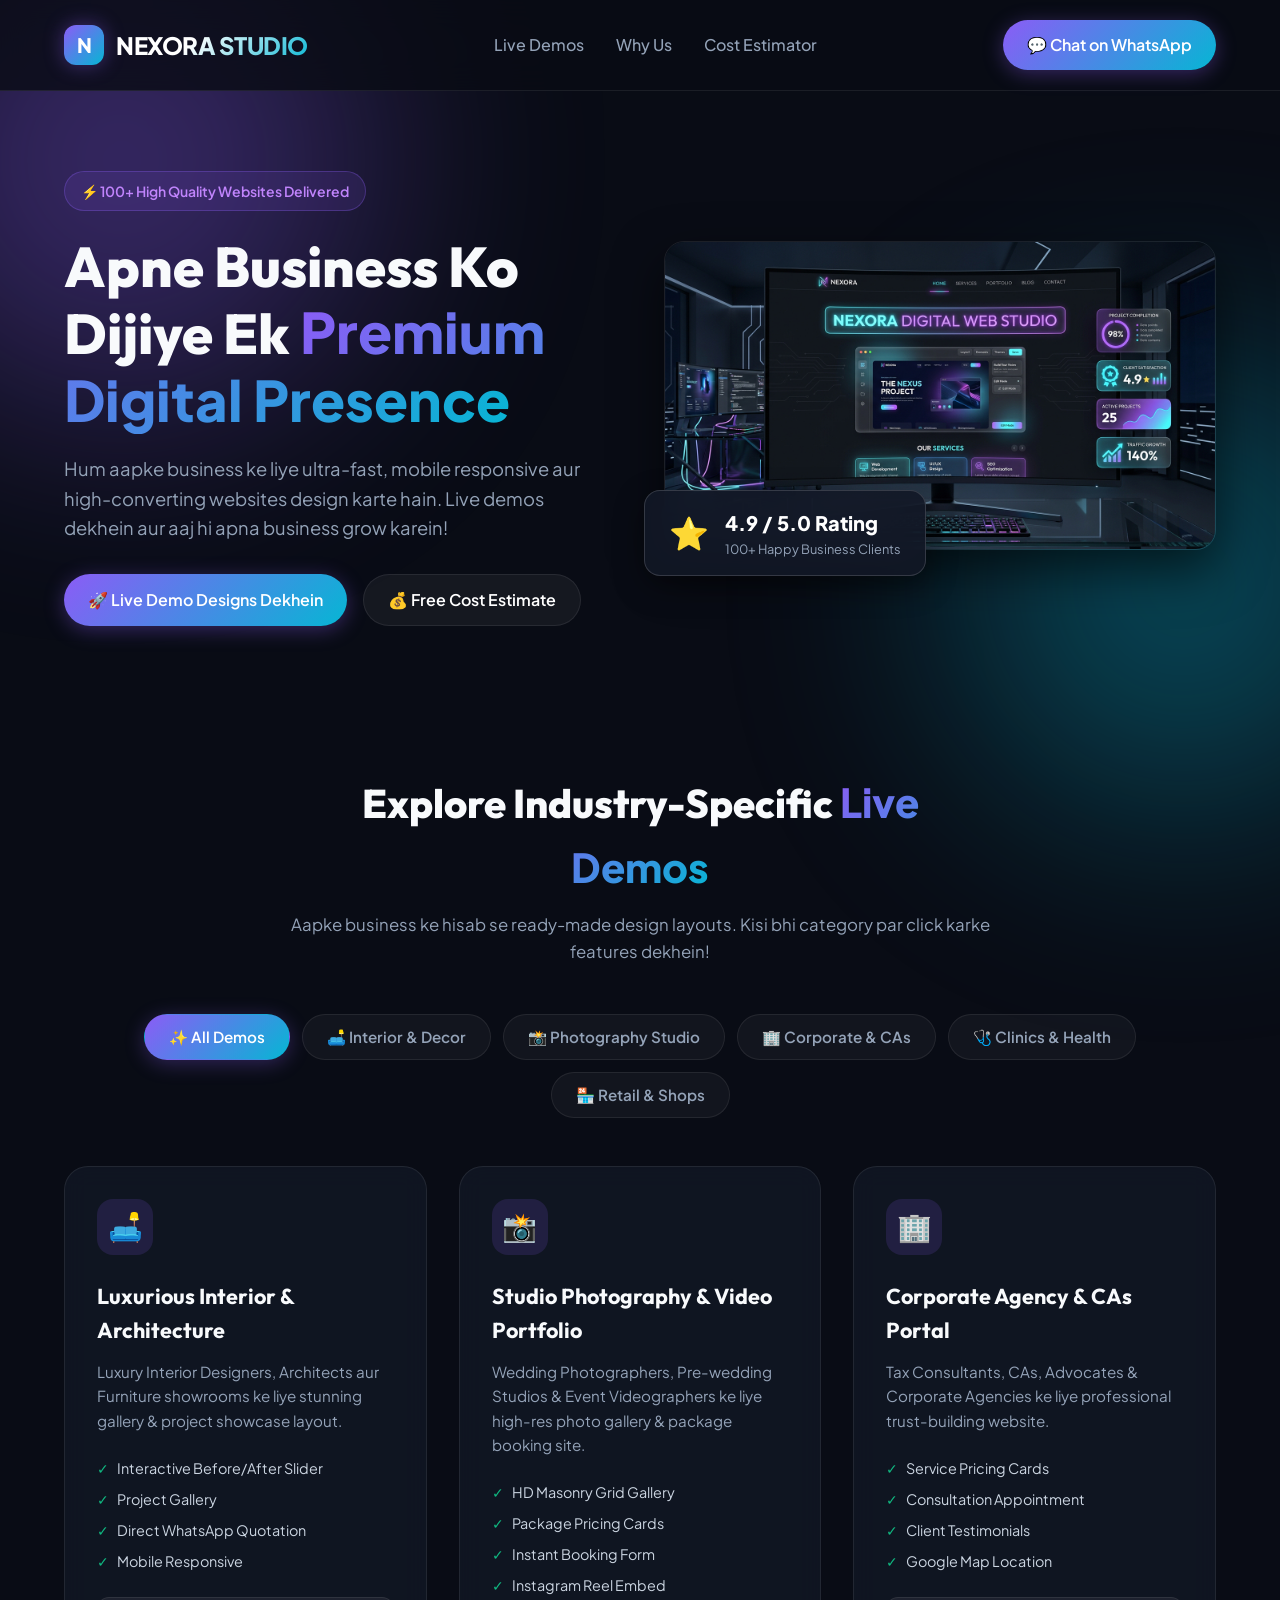
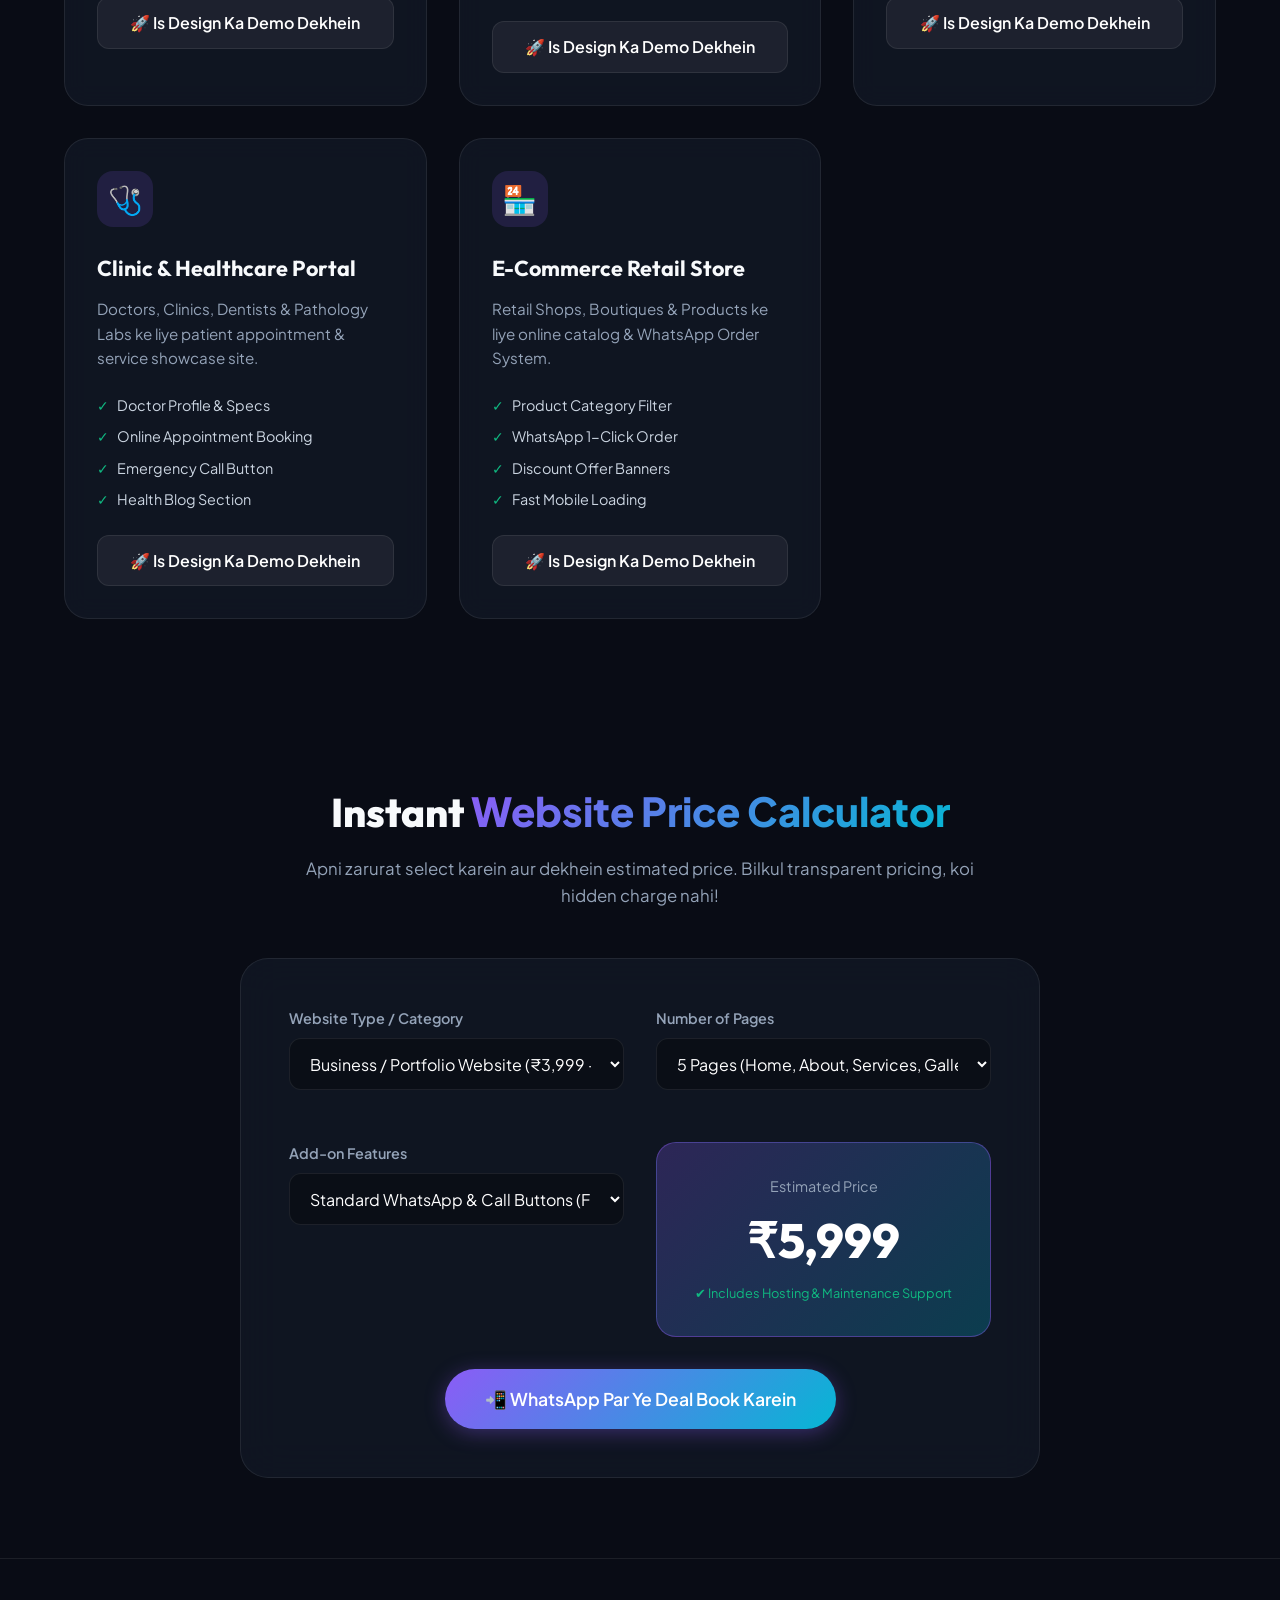
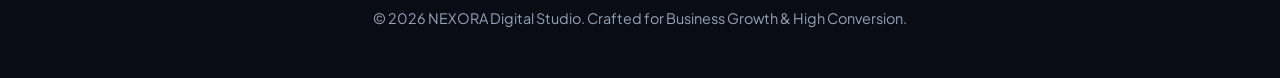
==== commit 0473ef64: "Update price range to ₹3,999 - ₹5,999 for Business website" ====
--- a/index.html
+++ b/index.html
@@ -93,9 +93,9 @@
         <div class="form-group">
           <label class="form-label">Website Type / Category</label>
           <select id="calc-type" class="form-control">
-            <option value="business">Business / Portfolio Website (₹3,999)</option>
-            <option value="ecommerce">E-Commerce / Online Store (₹7,999)</option>
-            <option value="corporate">Corporate / Agency Portal (₹9,999)</option>
+            <option value="business">Business / Portfolio Website (₹3,999 - ₹5,999)</option>
+            <option value="ecommerce">E-Commerce / Online Store (₹7,999 - ₹9,999)</option>
+            <option value="corporate">Corporate / Agency Portal (₹9,999 - ₹14,999)</option>
           </select>
         </div>
 
@@ -119,7 +119,7 @@
 
         <div class="price-display">
           <div style="font-size: 0.9rem; color: var(--text-muted); margin-bottom: 0.25rem;">Estimated Price</div>
-          <div class="price-val" id="total-price">₹4,999</div>
+          <div class="price-val" id="total-price">₹5,999</div>
           <div style="font-size: 0.8rem; color: #10b981; margin-top: 0.25rem;">✔ Includes Hosting & Maintenance Support</div>
         </div>
       </div>
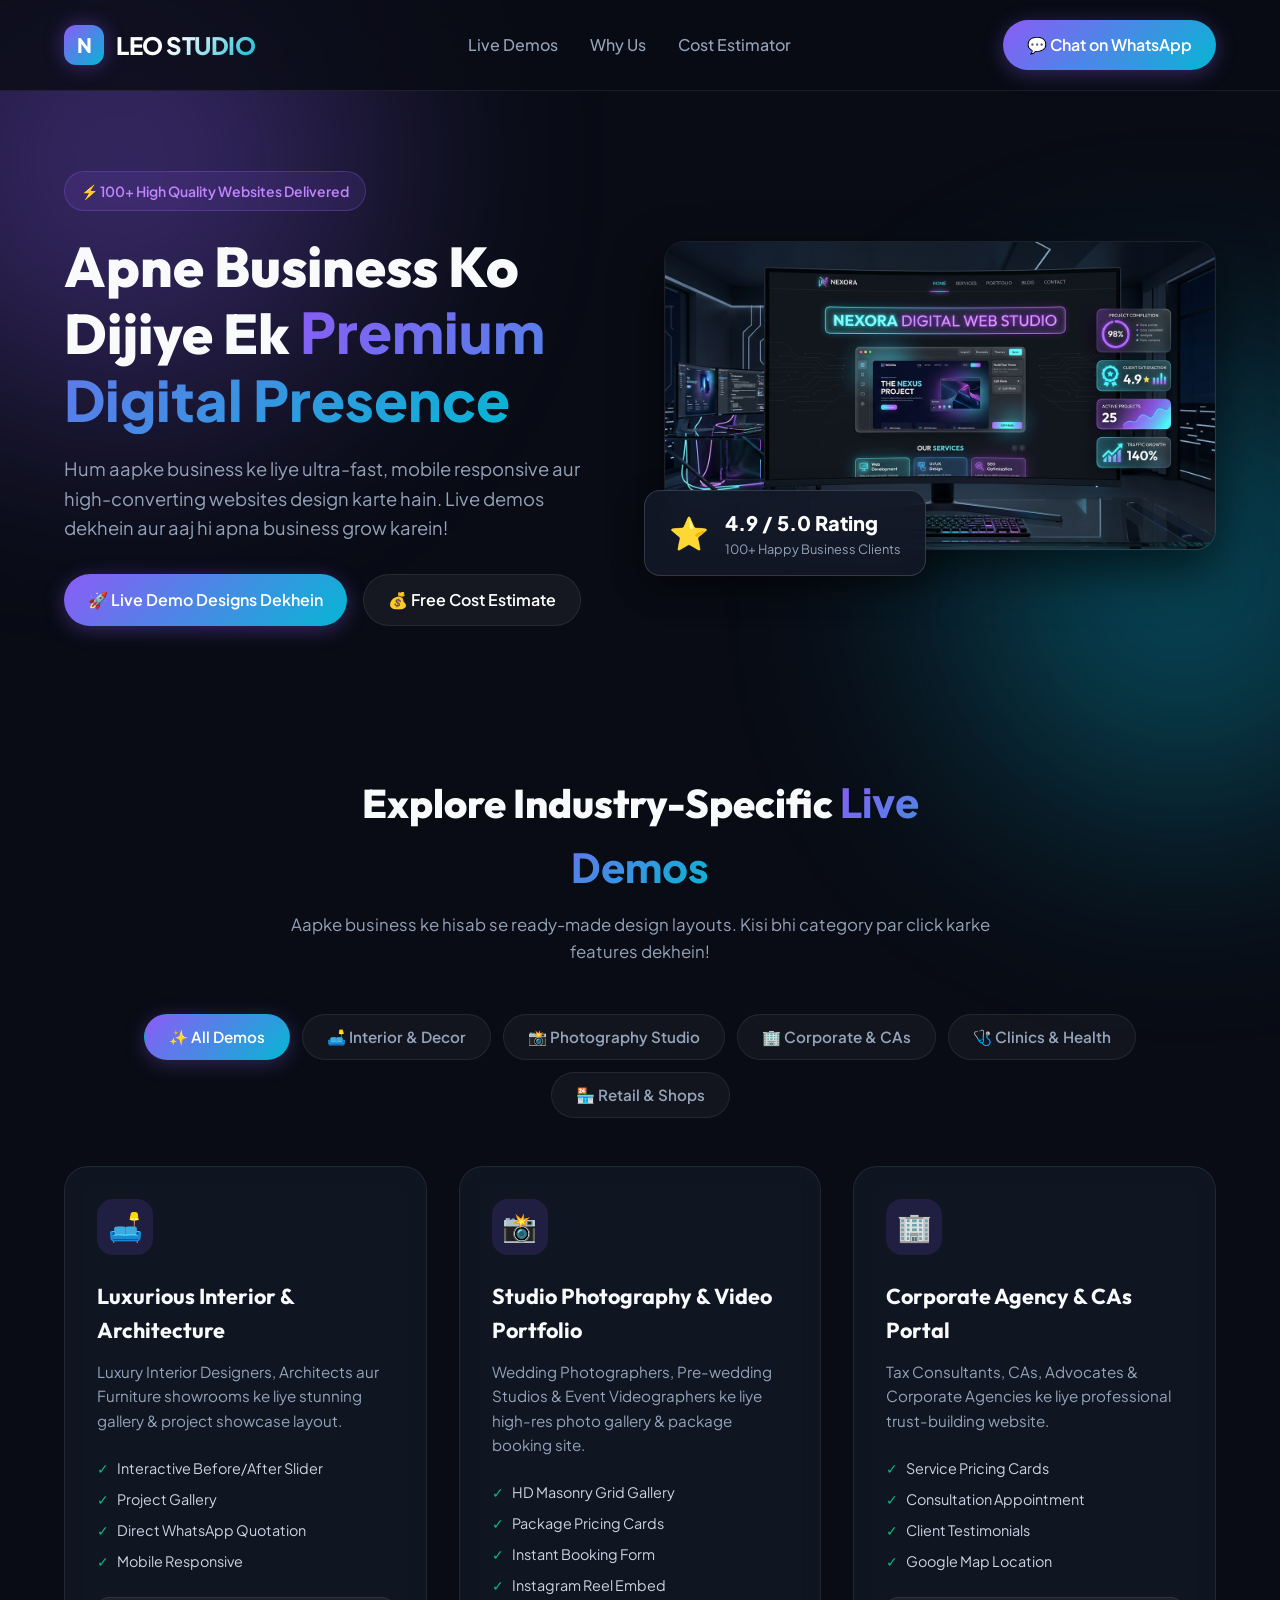
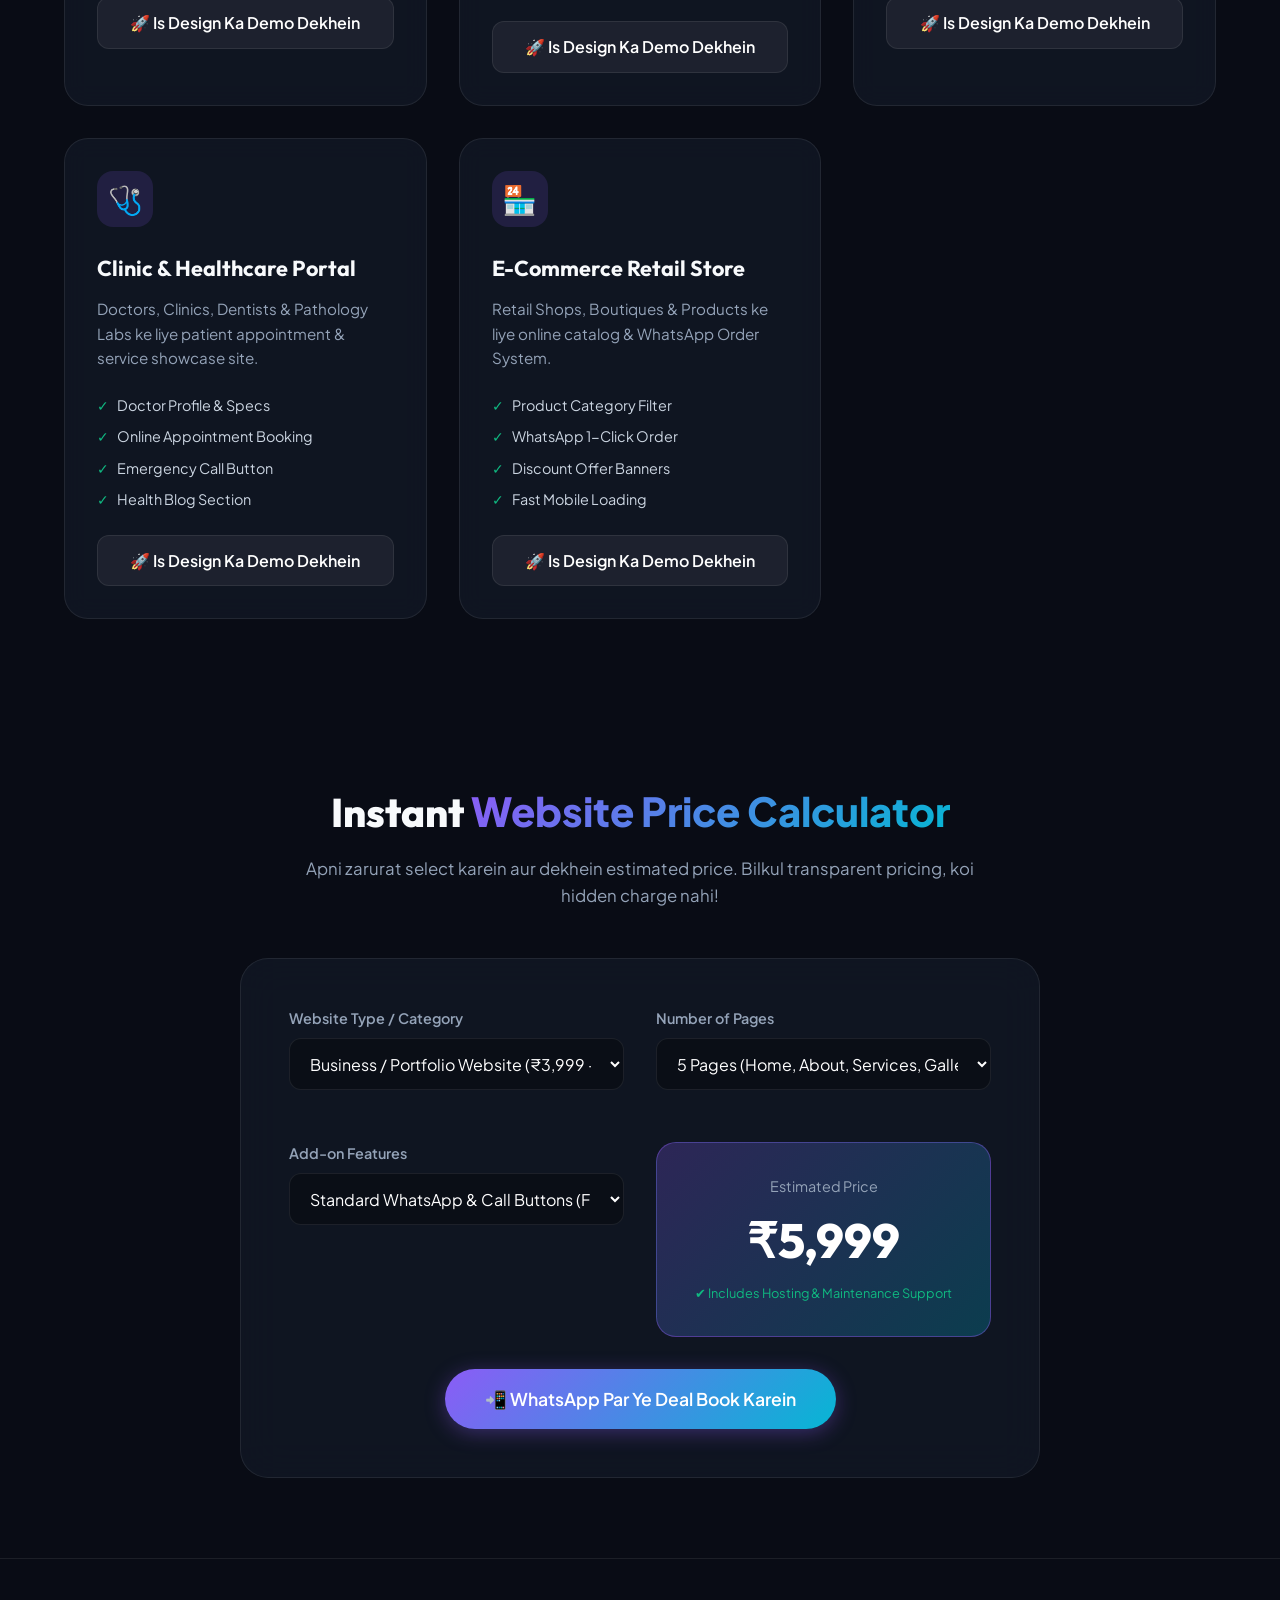
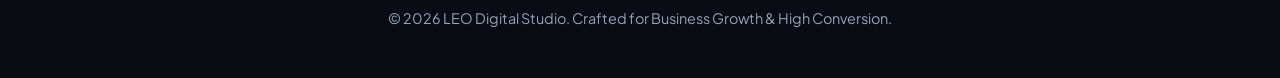
==== commit c27902c3: "Rename NEXORA to LEO in index.html" ====
--- a/index.html
+++ b/index.html
@@ -3,8 +3,8 @@
 <head>
   <meta charset="UTF-8">
   <meta name="viewport" content="width=device-width, initial-scale=1.0">
-  <title>NEXORA | Premium Web Design & Development Studio</title>
-  <meta name="description" content="NEXORA Web Design Studio - High-converting modern websites for business growth. Mobile responsive, super fast, and SEO optimized.">
+  <title>LEO | Premium Web Design & Development Studio</title>
+  <meta name="description" content="LEO Web Design Studio - High-converting modern websites for business growth. Mobile responsive, super fast, and SEO optimized.">
   <link rel="stylesheet" href="styles.css">
 </head>
 <body>
@@ -17,7 +17,7 @@
   <nav class="navbar">
     <a href="#" class="brand">
       <div class="brand-icon">N</div>
-      <span class="brand-name">NEXORA STUDIO</span>
+      <span class="brand-name">LEO STUDIO</span>
     </a>
     <ul class="nav-links">
       <li><a href="#showcase" class="nav-link">Live Demos</a></li>
@@ -47,7 +47,7 @@
       </div>
     </div>
     <div class="hero-image-wrapper">
-      <img src="assets/hero.jpg" alt="NEXORA Web Studio UI Preview" class="hero-img">
+      <img src="assets/hero.jpg" alt="LEO Web Studio UI Preview" class="hero-img">
       <div class="stat-badge">
         <div class="stat-icon">⭐</div>
         <div>
@@ -134,7 +134,7 @@
 
   <!-- Footer -->
   <footer>
-    <p>© 2026 NEXORA Digital Studio. Crafted for Business Growth & High Conversion.</p>
+    <p>© 2026 LEO Digital Studio. Crafted for Business Growth & High Conversion.</p>
   </footer>
 
   <script src="script.js"></script>
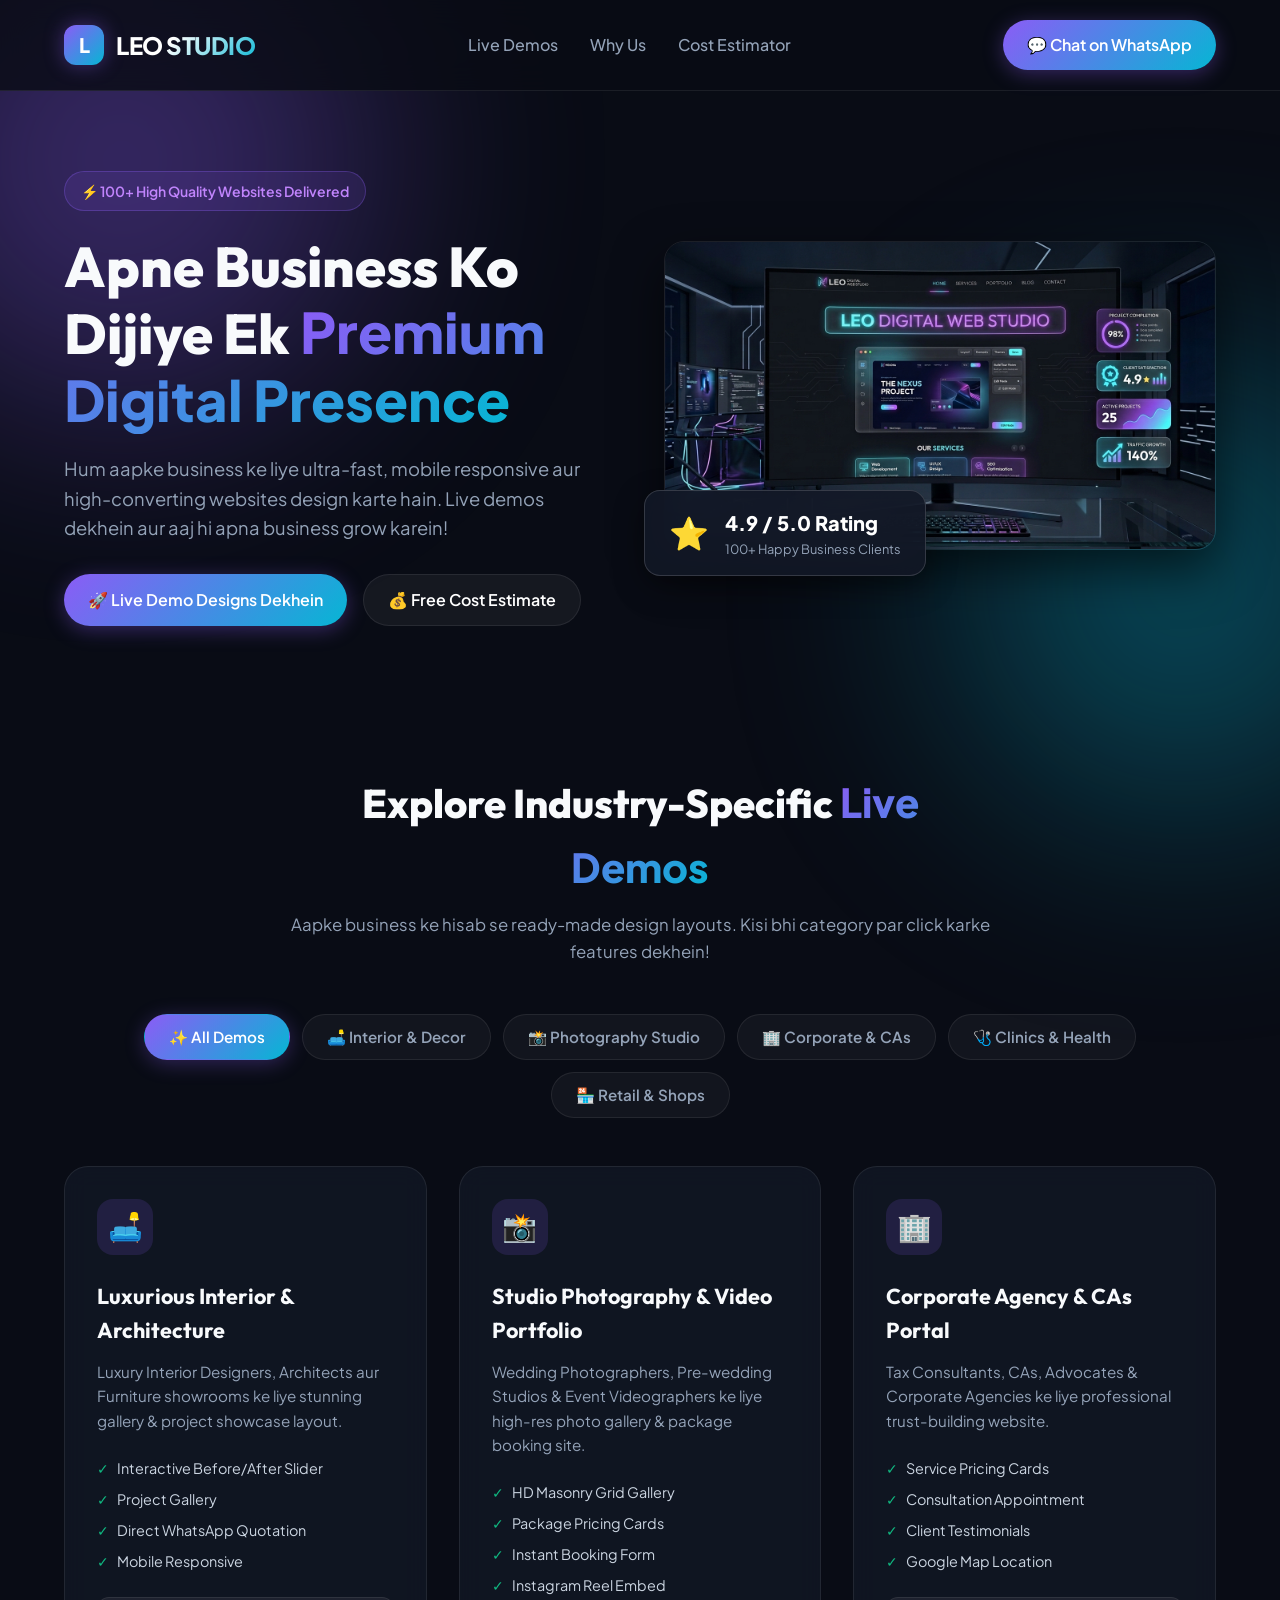
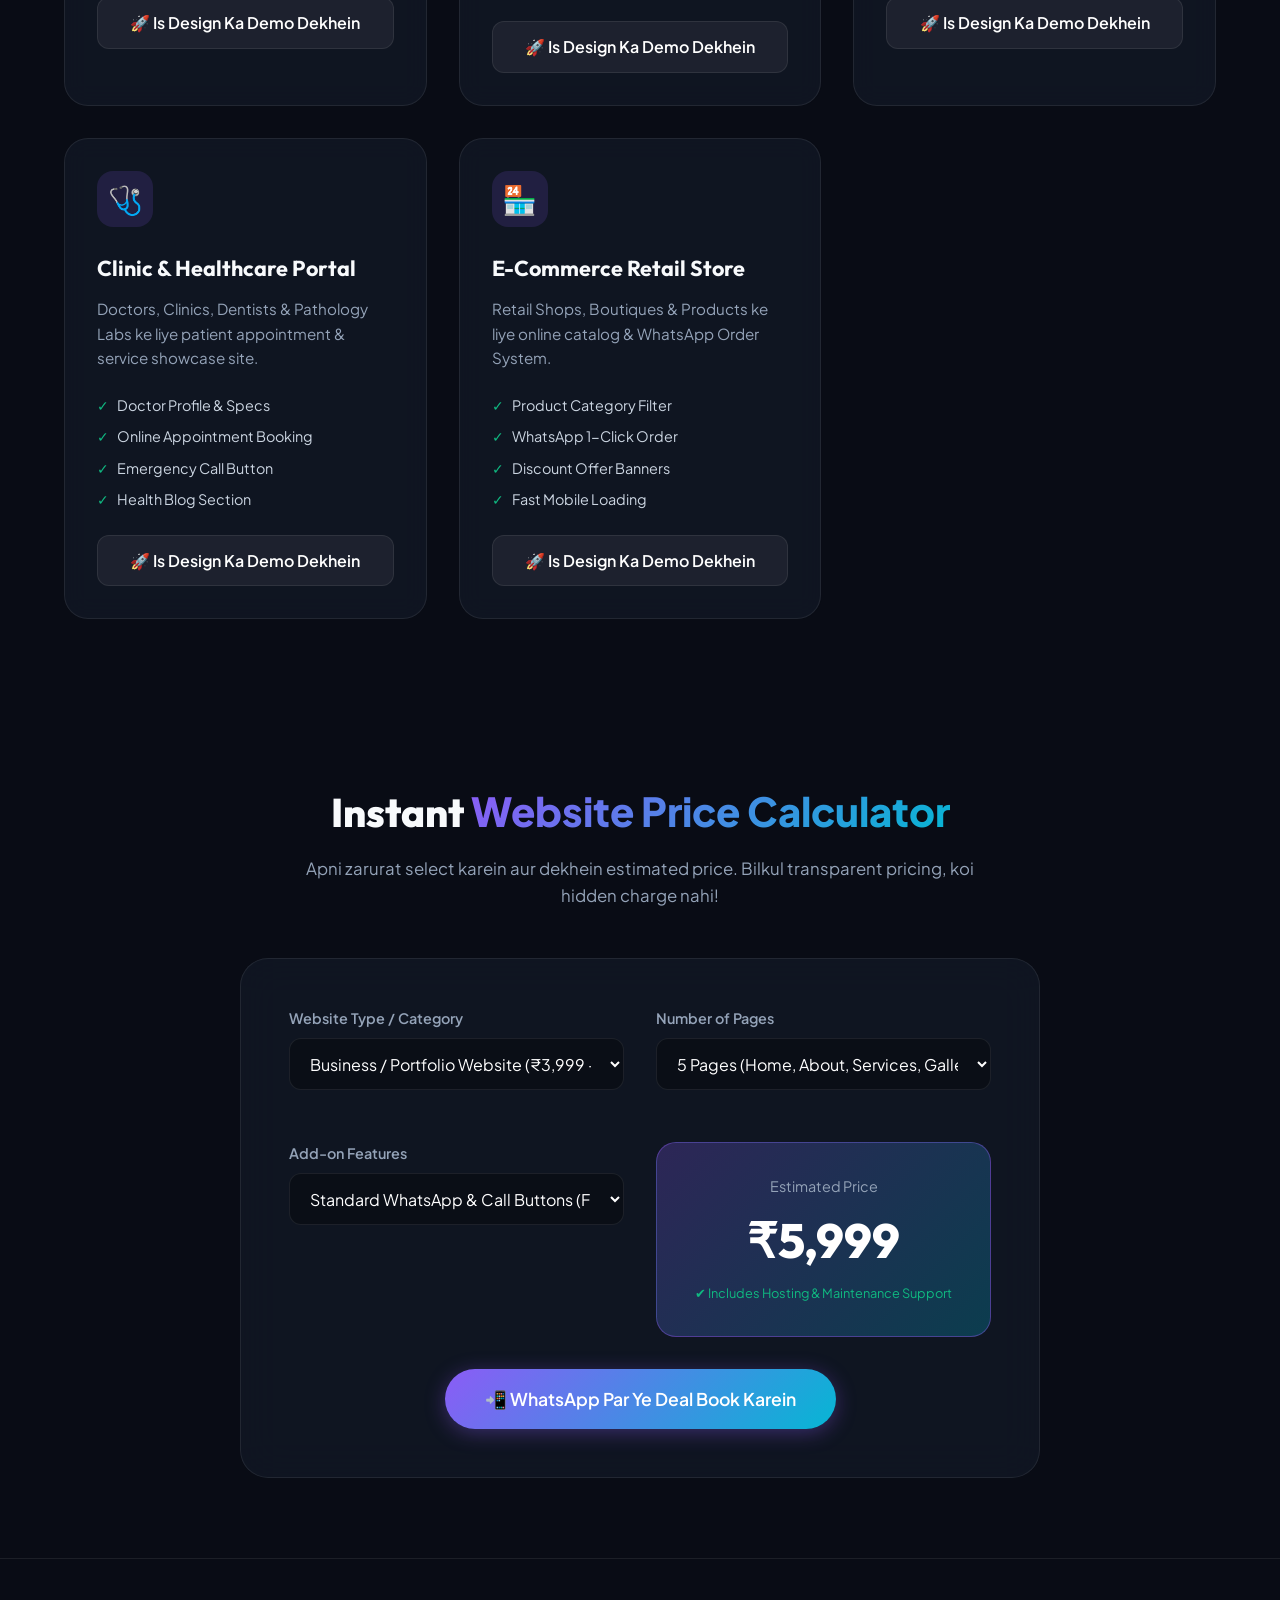
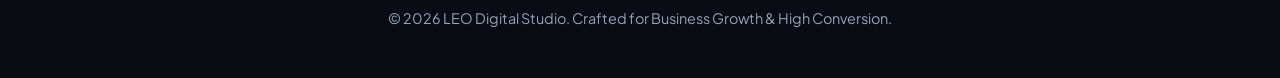
==== commit 045e9dc5: "Update hero image and brand text to LEO STUDIO" ====
--- a/index.html
+++ b/index.html
@@ -16,7 +16,7 @@
   <!-- Navigation -->
   <nav class="navbar">
     <a href="#" class="brand">
-      <div class="brand-icon">N</div>
+      <div class="brand-icon">L</div>
       <span class="brand-name">LEO STUDIO</span>
     </a>
     <ul class="nav-links">
@@ -24,7 +24,7 @@
       <li><a href="#features" class="nav-link">Why Us</a></li>
       <li><a href="#calculator" class="nav-link">Cost Estimator</a></li>
     </ul>
-    <a href="https://wa.me/918429930881?text=Hi%20NEXORA!%20I%20want%20a%20website%20for%20my%20business." target="_blank" class="btn-primary">
+    <a href="https://wa.me/918429930881?text=Hi%20LEO!%20I%20want%20a%20website%20for%20my%20business." target="_blank" class="btn-primary">
       💬 Chat on WhatsApp
     </a>
   </nav>
